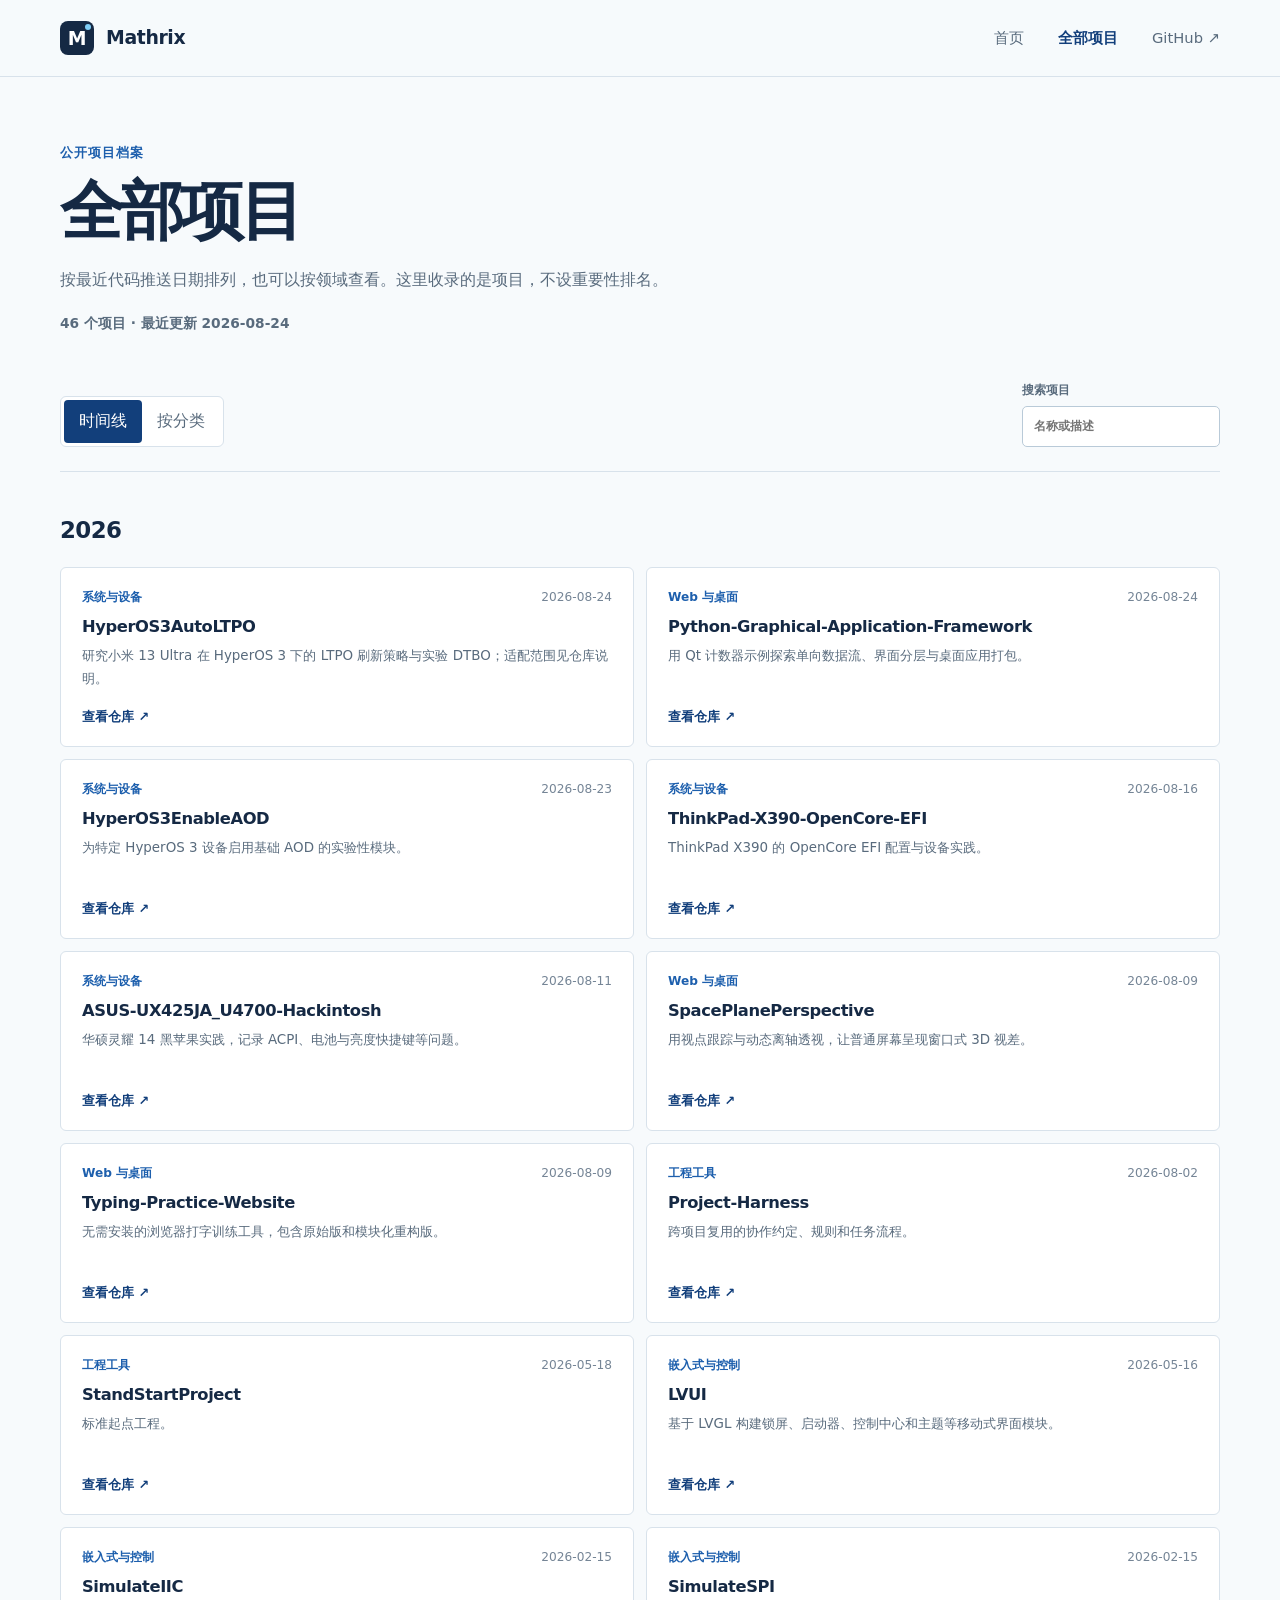
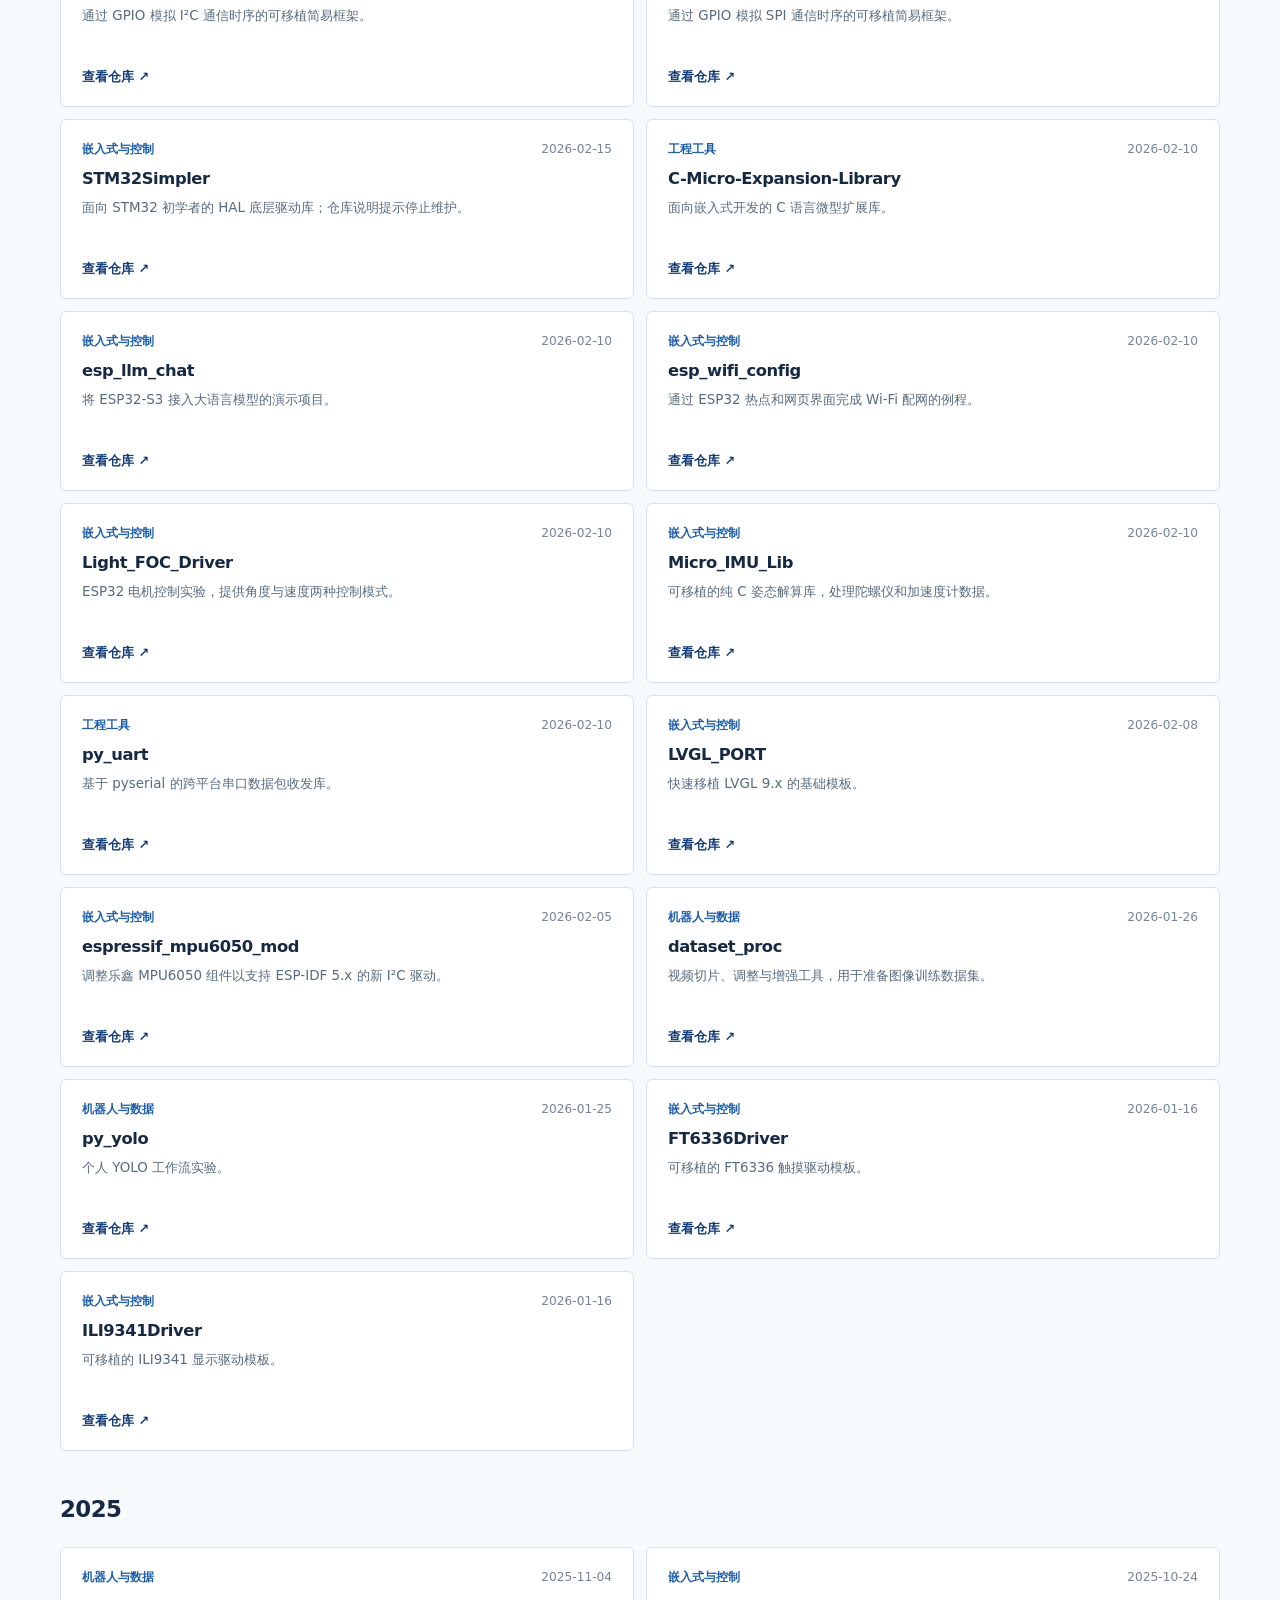
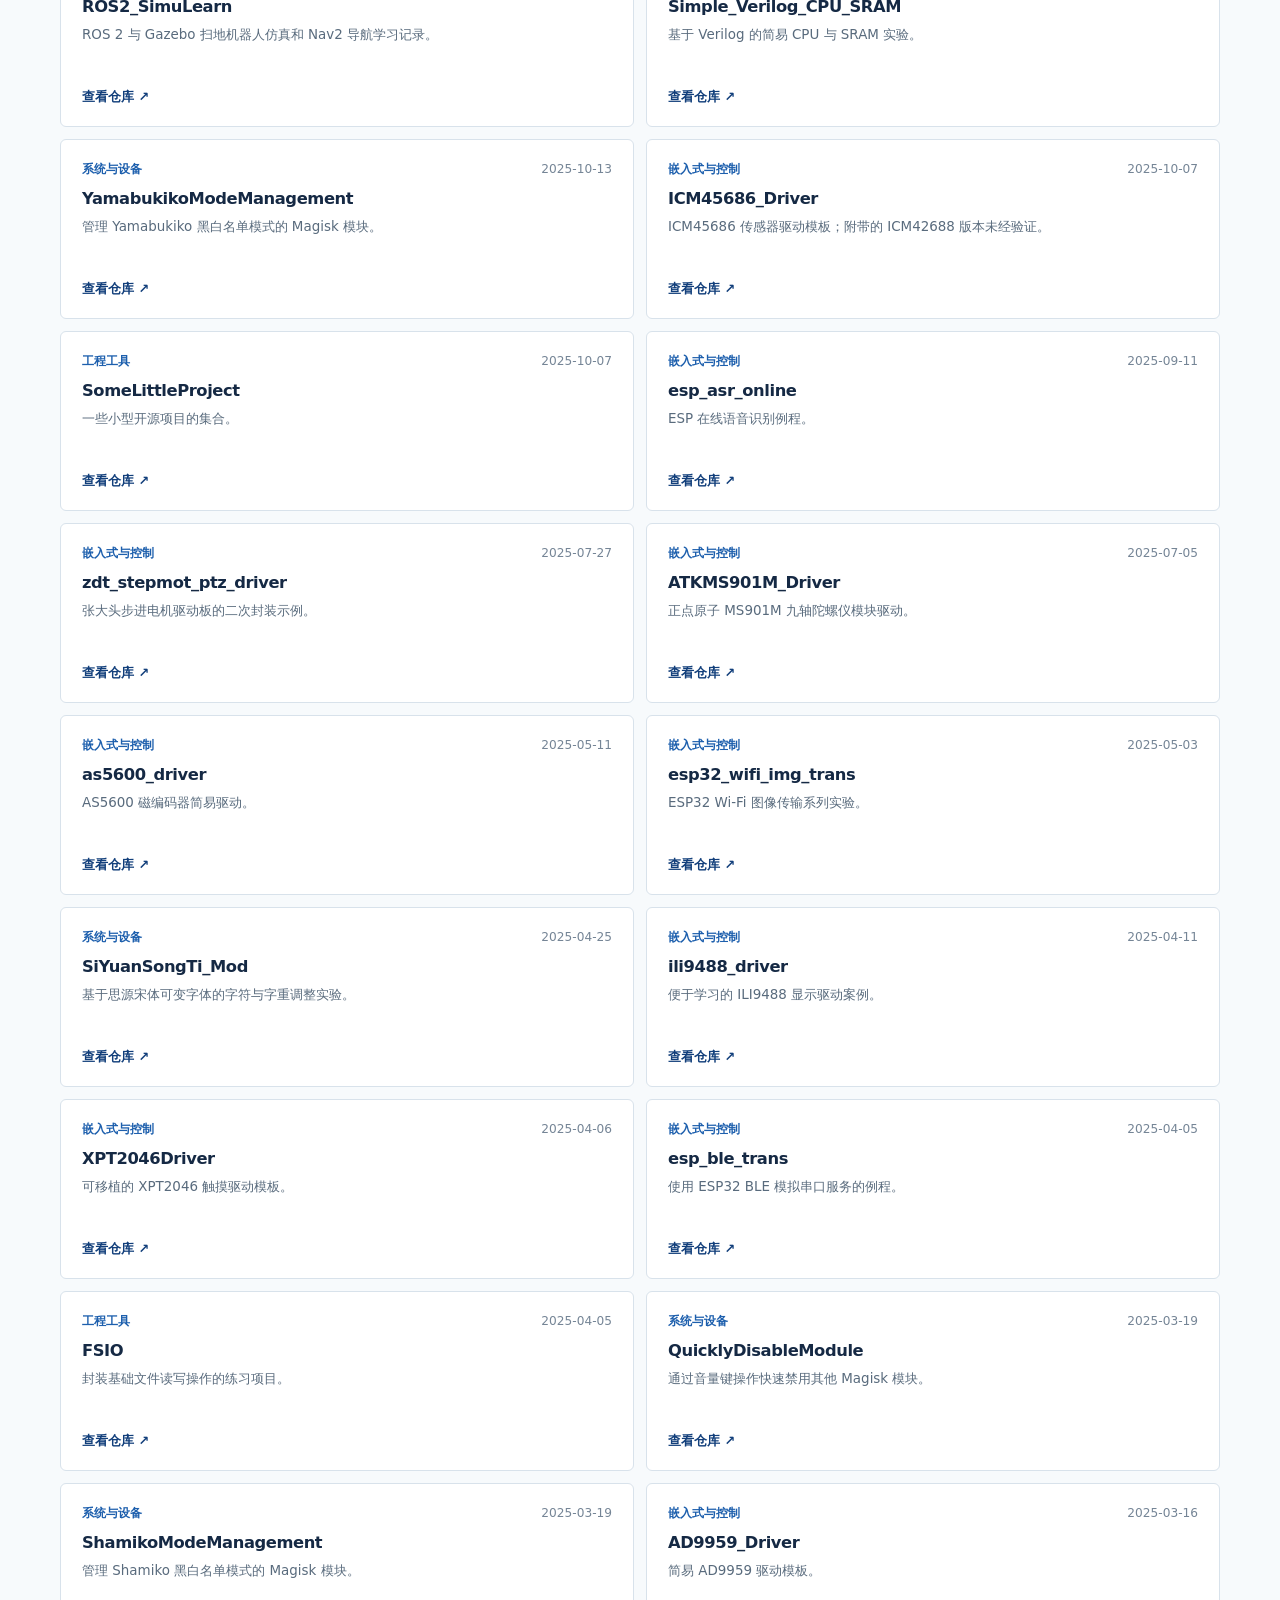
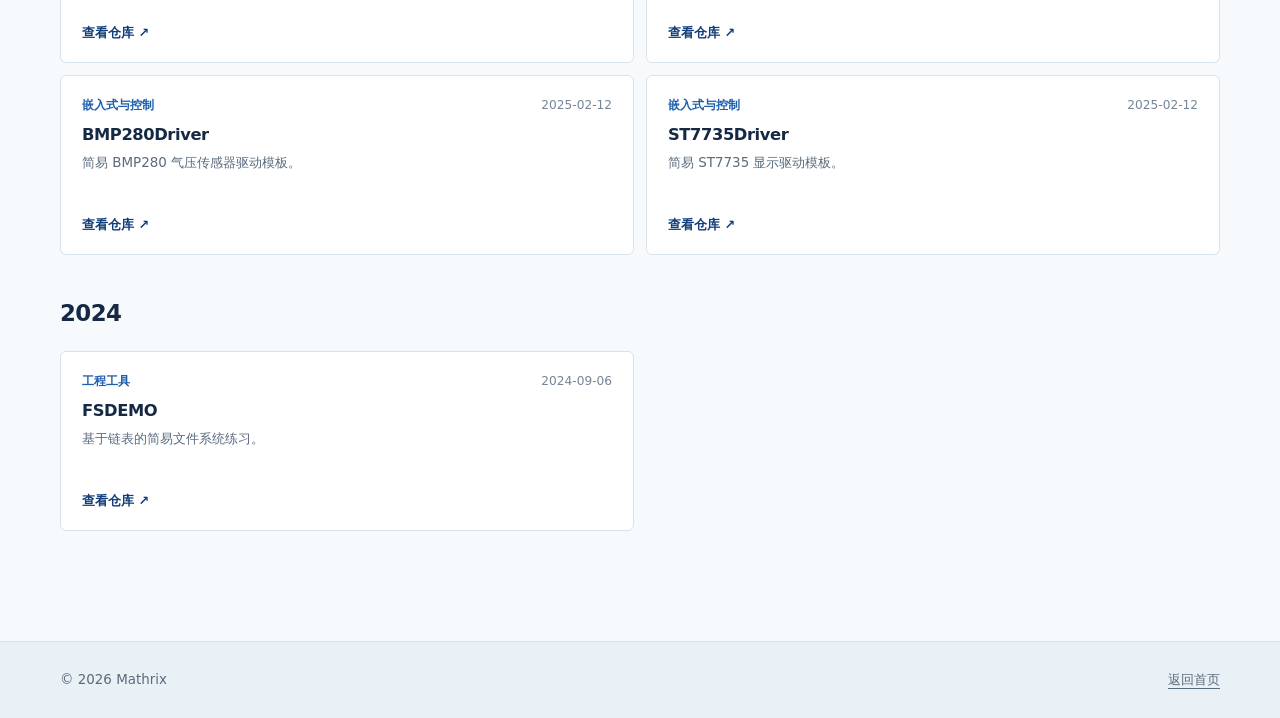
==== projects.html @ 099eb592 "feature(site): 建立项目博客初版 软件版本: 0.1.0  [feature] 1. site: 增加随机项目首页与分类时间线页面 2. content: 收录公开项目并整理展示说明 3" ====
<!doctype html>
<html lang="zh-CN">
<head>
  <meta charset="utf-8">
  <meta name="viewport" content="width=device-width,initial-scale=1">
  <meta name="description" content="按时间线或分类浏览 Mathrix 的全部公开项目。">
  <meta property="og:title" content="全部项目 — Mathrix">
  <title>全部项目 — Mathrix</title>
  <link rel="stylesheet" href="styles.css">
  <script defer src="data/projects.js"></script>
  <script defer src="site.js"></script>
</head>
<body data-page="projects">
  <a class="skip-link" href="#main">跳到正文</a>
  <header class="site-header"><div class="wrap nav-row"><a class="brand" href="index.html" aria-label="Mathrix 首页"><span class="brand-mark">M<span class="mark-point"></span></span><span>Mathrix</span></a><nav aria-label="主导航"><a href="index.html">首页</a><a class="active" href="projects.html" aria-current="page">全部项目</a><a href="https://github.com/Dreams-Possible" target="_blank" rel="noopener noreferrer">GitHub <span aria-hidden="true">↗</span></a></nav></div></header>
  <main id="main" class="wrap catalog-main">
    <div class="catalog-intro"><p class="kicker">公开项目档案</p><h1>全部项目</h1><p>按最近代码推送日期排列，也可以按领域查看。这里收录的是项目，不设重要性排名。</p><p class="catalog-meta"><span id="catalog-count">46</span> 个项目 · <span id="catalog-updated">最近更新 2026-08-24</span></p></div>
    <div class="catalog-tools"><div class="view-switch" role="group" aria-label="浏览方式"><button type="button" class="selected" data-view="timeline" aria-pressed="true">时间线</button><button type="button" data-view="category" aria-pressed="false">按分类</button></div><label class="search-label"><span>搜索项目</span><input id="project-search" type="search" placeholder="名称或描述" autocomplete="off"></label></div>
    <div id="project-list" class="project-list" aria-live="polite"></div>
  </main>
  <footer class="site-footer"><div class="wrap footer-row"><span>© <span id="year"></span> Mathrix</span><a href="index.html">返回首页</a></div></footer>
</body>
</html>
---- styles.css ----
:root{--ink:#152944;--muted:#596b7d;--blue:#1d5fad;--blue-deep:#123f7b;--line:#d8e2eb;--paper:#f7fafc;--white:#fff;--mist:#eaf3fa}
*{box-sizing:border-box}
html{scroll-behavior:smooth}
body{margin:0;background:var(--paper);color:var(--ink);font-family:"Noto Sans SC","Microsoft YaHei",system-ui,sans-serif;line-height:1.65}
button,input{font:inherit}
a{color:inherit}
a:focus-visible,button:focus-visible,input:focus-visible{outline:3px solid #ea8c3d;outline-offset:3px}
.skip-link{position:absolute;top:-60px;left:12px;background:var(--ink);color:#fff;padding:8px 14px;z-index:10}.skip-link:focus{top:8px}
.wrap{width:min(1160px,calc(100% - 48px));margin-inline:auto}
.site-header{background:rgba(247,250,252,.94);border-bottom:1px solid var(--line);position:relative;z-index:2}
.nav-row{height:76px;display:flex;align-items:center;justify-content:space-between;gap:24px}
.brand{display:inline-flex;align-items:center;gap:12px;text-decoration:none;font-size:1.18rem;font-weight:750;letter-spacing:-.02em;white-space:nowrap}
.brand-mark{display:grid;place-items:center;position:relative;width:34px;height:34px;background:var(--ink);color:white;border-radius:8px;font-weight:800;line-height:1}.mark-point{position:absolute;width:6px;height:6px;border-radius:50%;background:#7fcef7;right:3px;top:3px}
nav{display:flex;align-items:center;gap:34px}nav a{text-decoration:none;font-size:.92rem;color:var(--muted)}nav a:hover,nav a.active{color:var(--blue-deep)}nav a.active{font-weight:700}
.hero{min-height:570px;display:grid;grid-template-columns:1.18fr .82fr;align-items:center;gap:52px;padding-block:86px 96px}
.hero-copy{position:relative;z-index:1}.kicker{font-size:.82rem;font-weight:700;letter-spacing:.08em;color:var(--blue);margin:0 0 22px}
h1,h2,h3,p{overflow-wrap:anywhere}.hero h1{font-size:clamp(2.8rem,5.5vw,5.5rem);letter-spacing:-.075em;line-height:1.18;margin:0;font-weight:800}.hero h1 span{color:var(--blue)}
.hero-lede{font-size:1.08rem;color:var(--muted);max-width:590px;margin:30px 0 0;line-height:1.85}
.hero-actions{display:flex;align-items:center;gap:28px;margin-top:38px}.button{display:inline-flex;align-items:center;gap:30px;padding:13px 21px;text-decoration:none;border-radius:6px;font-weight:700;font-size:.94rem}.button-primary{background:var(--blue-deep);color:white}.button-primary:hover{background:var(--blue)}.text-link{font-weight:700;color:var(--blue-deep);text-underline-offset:5px}
.hero-graphic{height:355px;position:relative;border:1px solid #c5dbea;border-radius:14px;background:#e6f2f9;overflow:hidden;box-shadow:20px 20px 0 #d4e5f0}
.graphic-grid{position:absolute;inset:0;background-image:linear-gradient(to right,rgba(32,97,143,.11) 1px,transparent 1px),linear-gradient(to bottom,rgba(32,97,143,.11) 1px,transparent 1px);background-size:29px 29px}
.graphic-ring{position:absolute;border:1px solid #4689b5;border-radius:50%;transform:rotate(-24deg)}.ring-one{width:275px;height:275px;left:calc(50% - 137px);top:40px}.ring-two{width:194px;height:194px;left:calc(50% - 97px);top:80px;border-color:#8ebfdc;transform:rotate(30deg) scaleX(.56)}
.graphic-axis{position:absolute;background:#518bb5}.axis-x{height:1px;width:80%;left:10%;top:50%;transform:rotate(-28deg)}.axis-y{width:1px;height:83%;left:50%;top:9%;transform:rotate(-28deg)}.graphic-coordinate{position:absolute;bottom:22px;right:25px;font-size:.8rem;color:#467092;letter-spacing:.12em}.graphic-dot{position:absolute;top:calc(50% - 5px);left:calc(50% - 5px);height:10px;width:10px;background:var(--blue);border:2px solid white;border-radius:50%;box-shadow:0 0 0 8px rgba(29,95,173,.16)}
.feature-section{background:var(--white);border-block:1px solid var(--line);padding:77px 0 83px}.section-head{display:flex;justify-content:space-between;align-items:end;gap:28px;margin-bottom:30px}.section-head .kicker{margin-bottom:8px}.section-head h2,.about-strip h2{font-size:clamp(1.8rem,3vw,2.6rem);letter-spacing:-.04em;line-height:1.25;margin:0}.section-head p:not(.kicker){color:var(--muted);margin:12px 0 0}.shuffle-button{border:1px solid #9dbbd3;background:#fff;color:var(--blue-deep);border-radius:6px;padding:10px 17px;font-weight:700;cursor:pointer;white-space:nowrap}.shuffle-button:hover{background:var(--mist)}.shuffle-button span{font-size:1.3rem;vertical-align:-.08em;margin-left:6px}
.feature-grid{display:grid;grid-template-columns:repeat(2,minmax(0,1fr));gap:16px}.project-card,.project-row{border:1px solid var(--line);background:#fff}.project-card{padding:26px;min-height:227px;display:flex;flex-direction:column;border-radius:8px}.project-card:hover,.project-row:hover{border-color:#a8c4d9;background:#fbfdff}.project-top{display:flex;justify-content:space-between;gap:12px;align-items:start}.project-category{color:var(--blue);font-size:.76rem;font-weight:700}.project-date{font-size:.76rem;color:#758596;white-space:nowrap}.project-title{font-size:1.25rem;line-height:1.35;letter-spacing:-.025em;margin:14px 0 8px}.project-description{font-size:.9rem;color:var(--muted);line-height:1.75;margin:0 0 16px}.project-link{margin-top:auto;color:var(--blue-deep);font-size:.85rem;font-weight:700;text-decoration:none;align-self:start}.project-link:hover{text-decoration:underline;text-underline-offset:4px}.all-link{display:inline-block;margin-top:30px;color:var(--blue-deep);font-weight:700;text-underline-offset:5px}
.about-strip{display:grid;grid-template-columns:1fr 1fr;gap:80px;align-items:center;padding-block:80px}.about-strip .kicker{margin-bottom:8px}.about-strip>p{color:var(--muted);margin:0;max-width:540px}
.site-footer{background:#eaf1f6;border-top:1px solid var(--line);font-size:.84rem;color:var(--muted)}.footer-row{min-height:76px;display:flex;justify-content:space-between;align-items:center;gap:15px}.footer-row a{text-underline-offset:4px}
.catalog-main{padding-block:65px 110px}.catalog-intro{max-width:700px}.catalog-intro .kicker{margin-bottom:9px}.catalog-intro h1{font-size:clamp(2.6rem,5vw,4.5rem);letter-spacing:-.06em;line-height:1.2;margin:0}.catalog-intro>p:not(.kicker){color:var(--muted);margin:18px 0 0}.catalog-intro .catalog-meta{color:var(--blue);font-size:.86rem;font-weight:700;margin-top:20px}.catalog-tools{display:flex;justify-content:space-between;align-items:end;gap:24px;border-bottom:1px solid var(--line);padding:45px 0 24px}.view-switch{display:inline-flex;border:1px solid var(--line);border-radius:6px;padding:3px;background:#fff}.view-switch button{border:0;background:transparent;color:var(--muted);padding:8px 15px;border-radius:4px;cursor:pointer}.view-switch button.selected{background:var(--blue-deep);color:#fff}.search-label{display:flex;flex-direction:column;gap:6px;font-size:.78rem;font-weight:700;color:var(--muted)}.search-label input{width:min(270px,100%);border:1px solid #b9cad8;border-radius:5px;padding:9px 11px;background:#fff;color:var(--ink)}.catalog-group{padding-top:40px}.group-heading{font-size:1.43rem;margin:0 0 18px;letter-spacing:-.025em}.catalog-grid{display:grid;grid-template-columns:repeat(2,minmax(0,1fr));gap:12px}.project-row{padding:19px 21px;border-radius:6px;display:flex;flex-direction:column;min-height:180px}.project-row .project-title{font-size:1.02rem;margin:9px 0 5px}.project-row .project-description{font-size:.84rem;margin-bottom:10px}.project-row .project-link{font-size:.8rem}.empty-state{padding:50px 0;color:var(--muted)}
@media(max-width:760px){.wrap{width:min(100% - 32px,600px)}.nav-row{height:auto;min-height:68px;flex-wrap:wrap;padding-block:13px;gap:12px}.brand{font-size:1.04rem}nav{gap:17px}nav a{font-size:.8rem}.hero{grid-template-columns:1fr;gap:38px;min-height:0;padding-block:67px 74px}.hero h1{font-size:clamp(2.55rem,9.5vw,4rem)}.hero-lede{font-size:1rem}.hero-graphic{height:270px;box-shadow:12px 12px 0 #d4e5f0}.feature-section{padding-block:57px}.section-head{align-items:start}.feature-grid,.catalog-grid,.about-strip{grid-template-columns:1fr}.about-strip{gap:20px;padding-block:64px}.catalog-main{padding-block:55px 85px}}
@media(max-width:480px){.hero-actions{gap:17px;flex-wrap:wrap}.section-head{flex-wrap:wrap}.catalog-tools{align-items:stretch;flex-direction:column}.search-label input{width:100%}.footer-row{align-items:start;flex-direction:column;justify-content:center;padding-block:18px}.project-card{min-height:0}}
@media(prefers-reduced-motion:reduce){html{scroll-behavior:auto}}
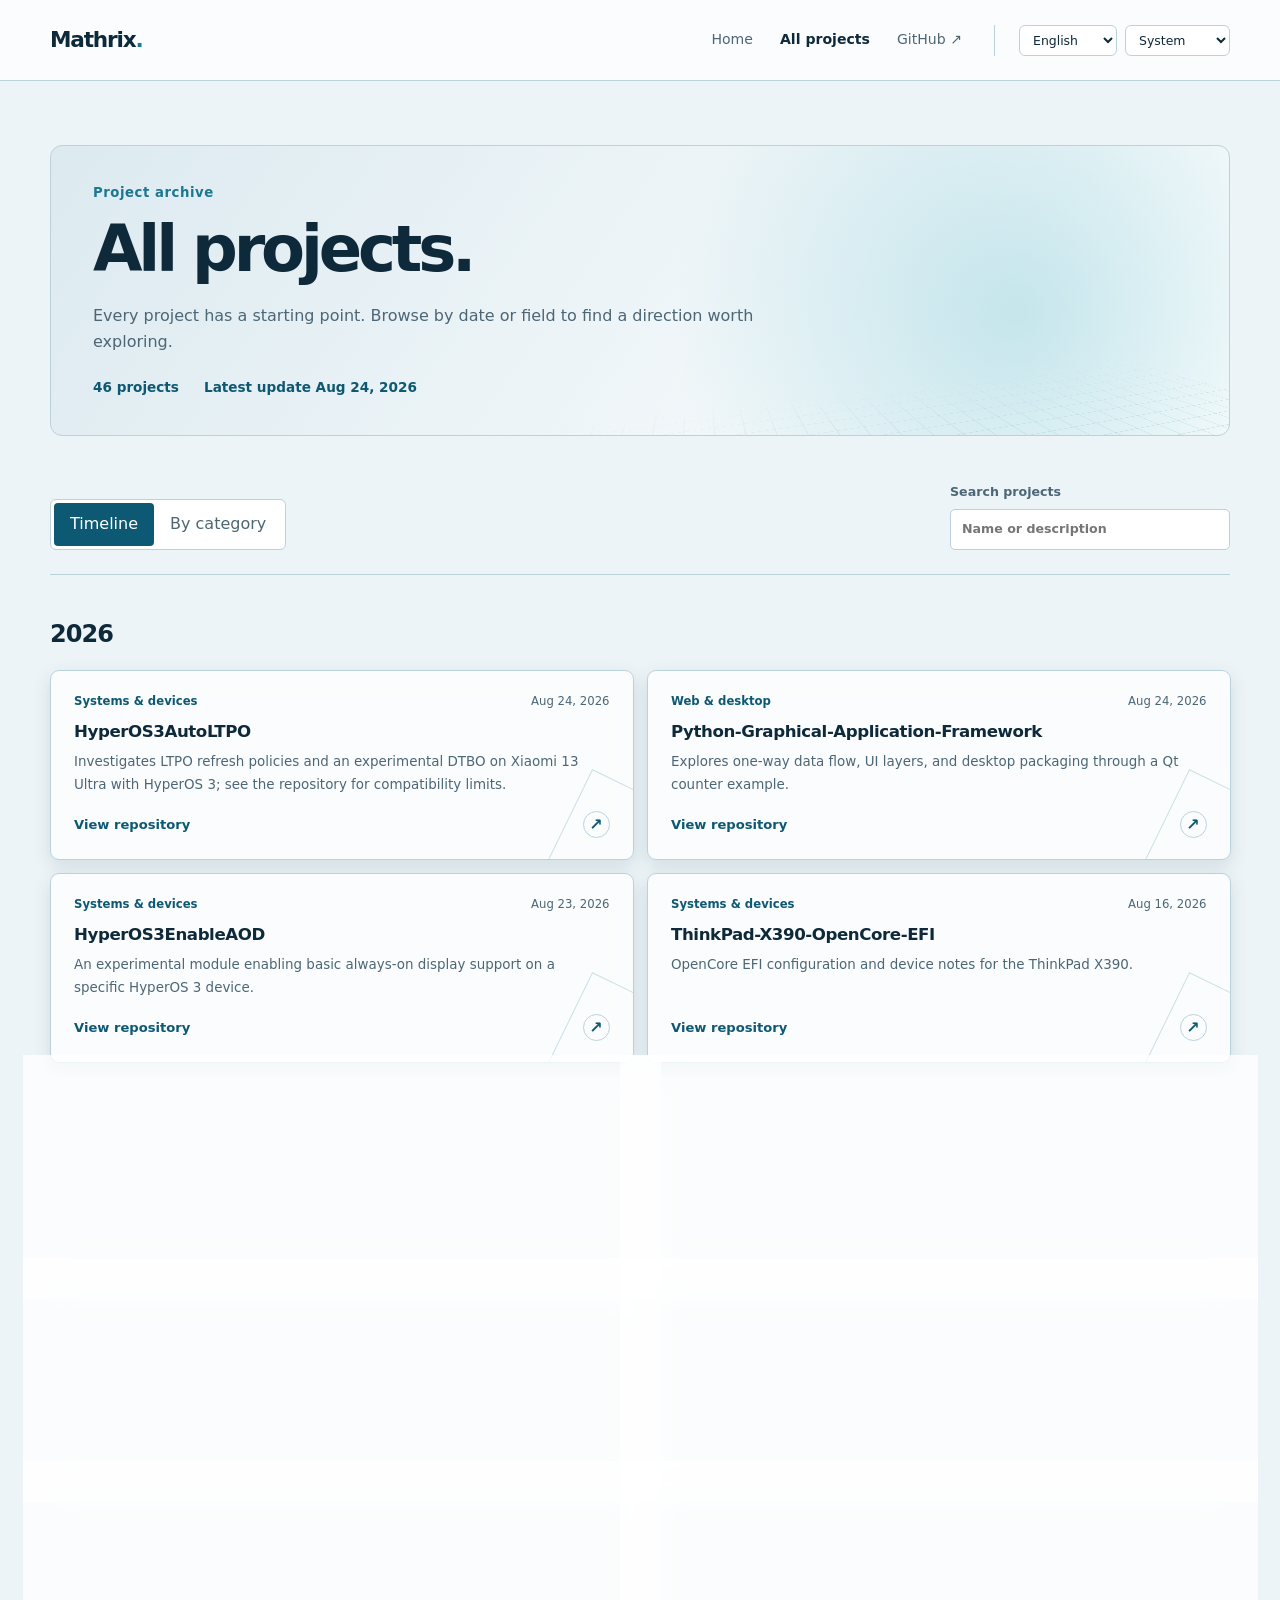
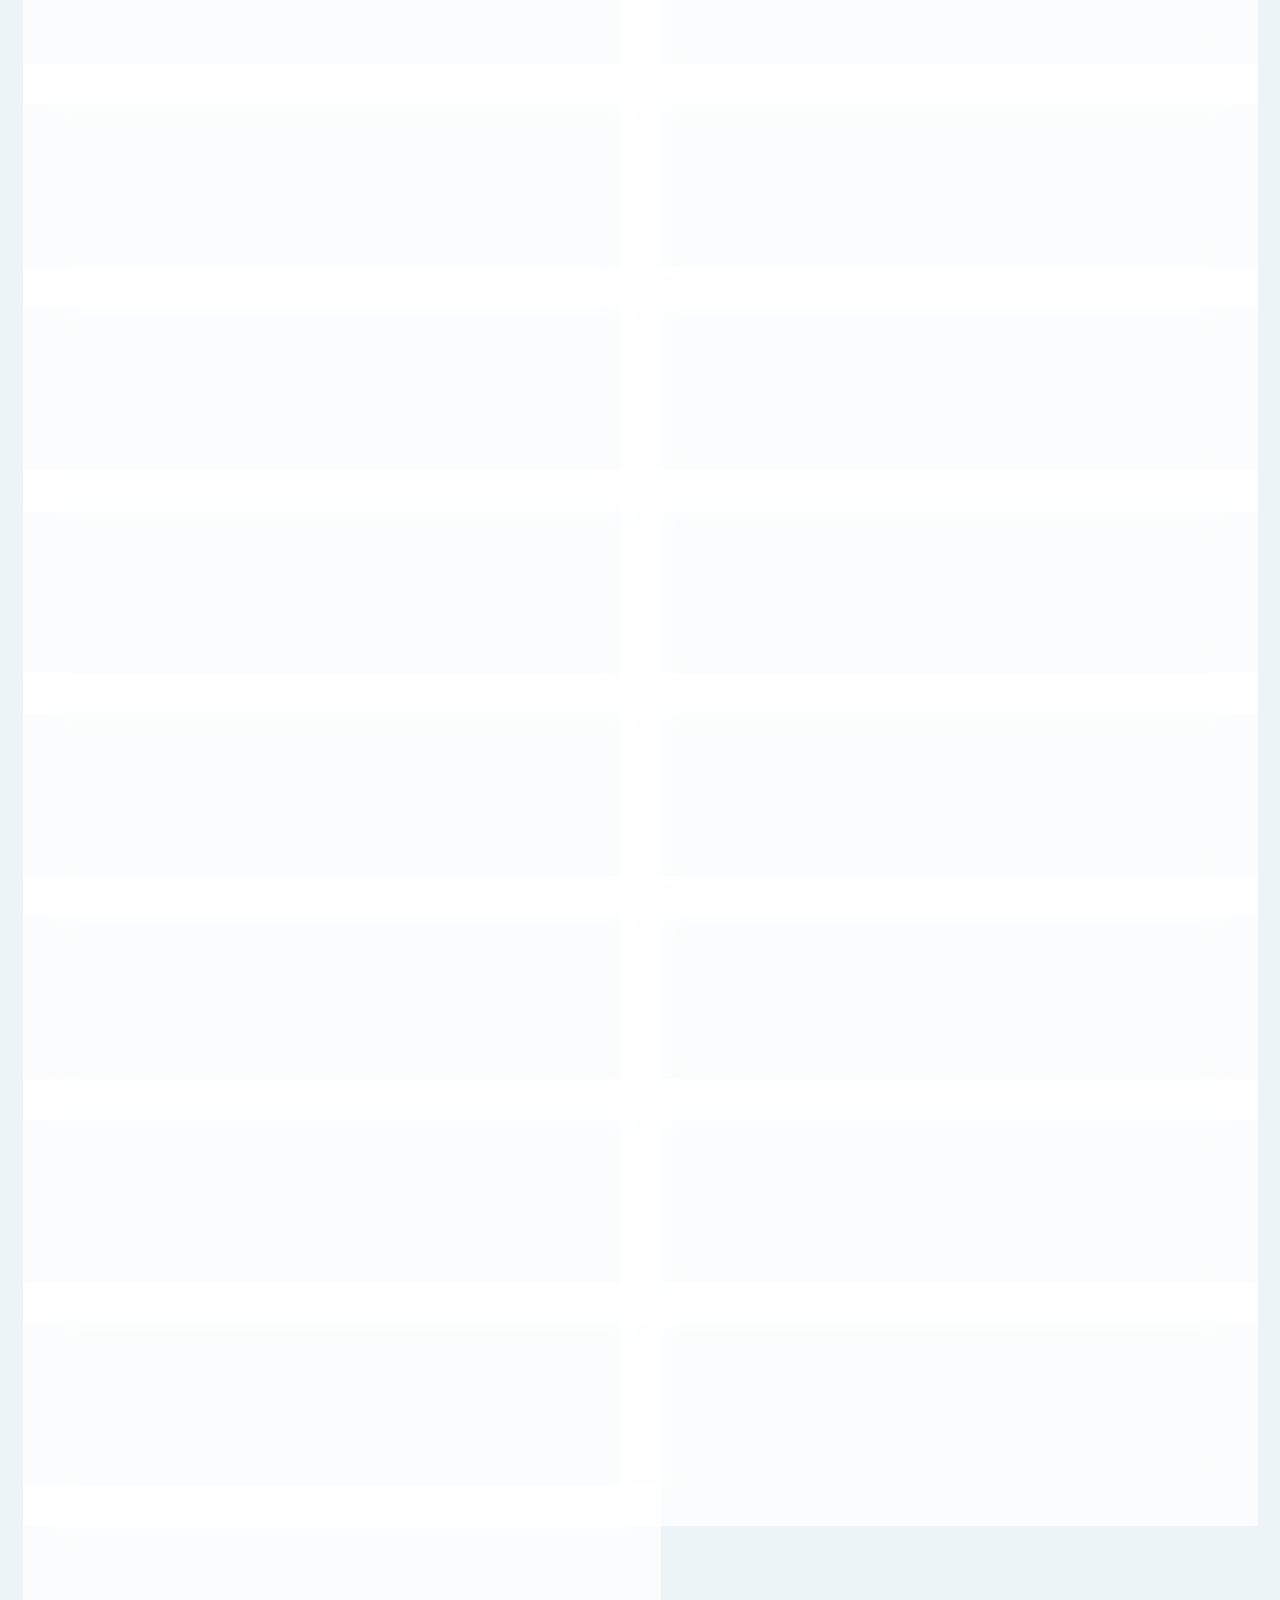
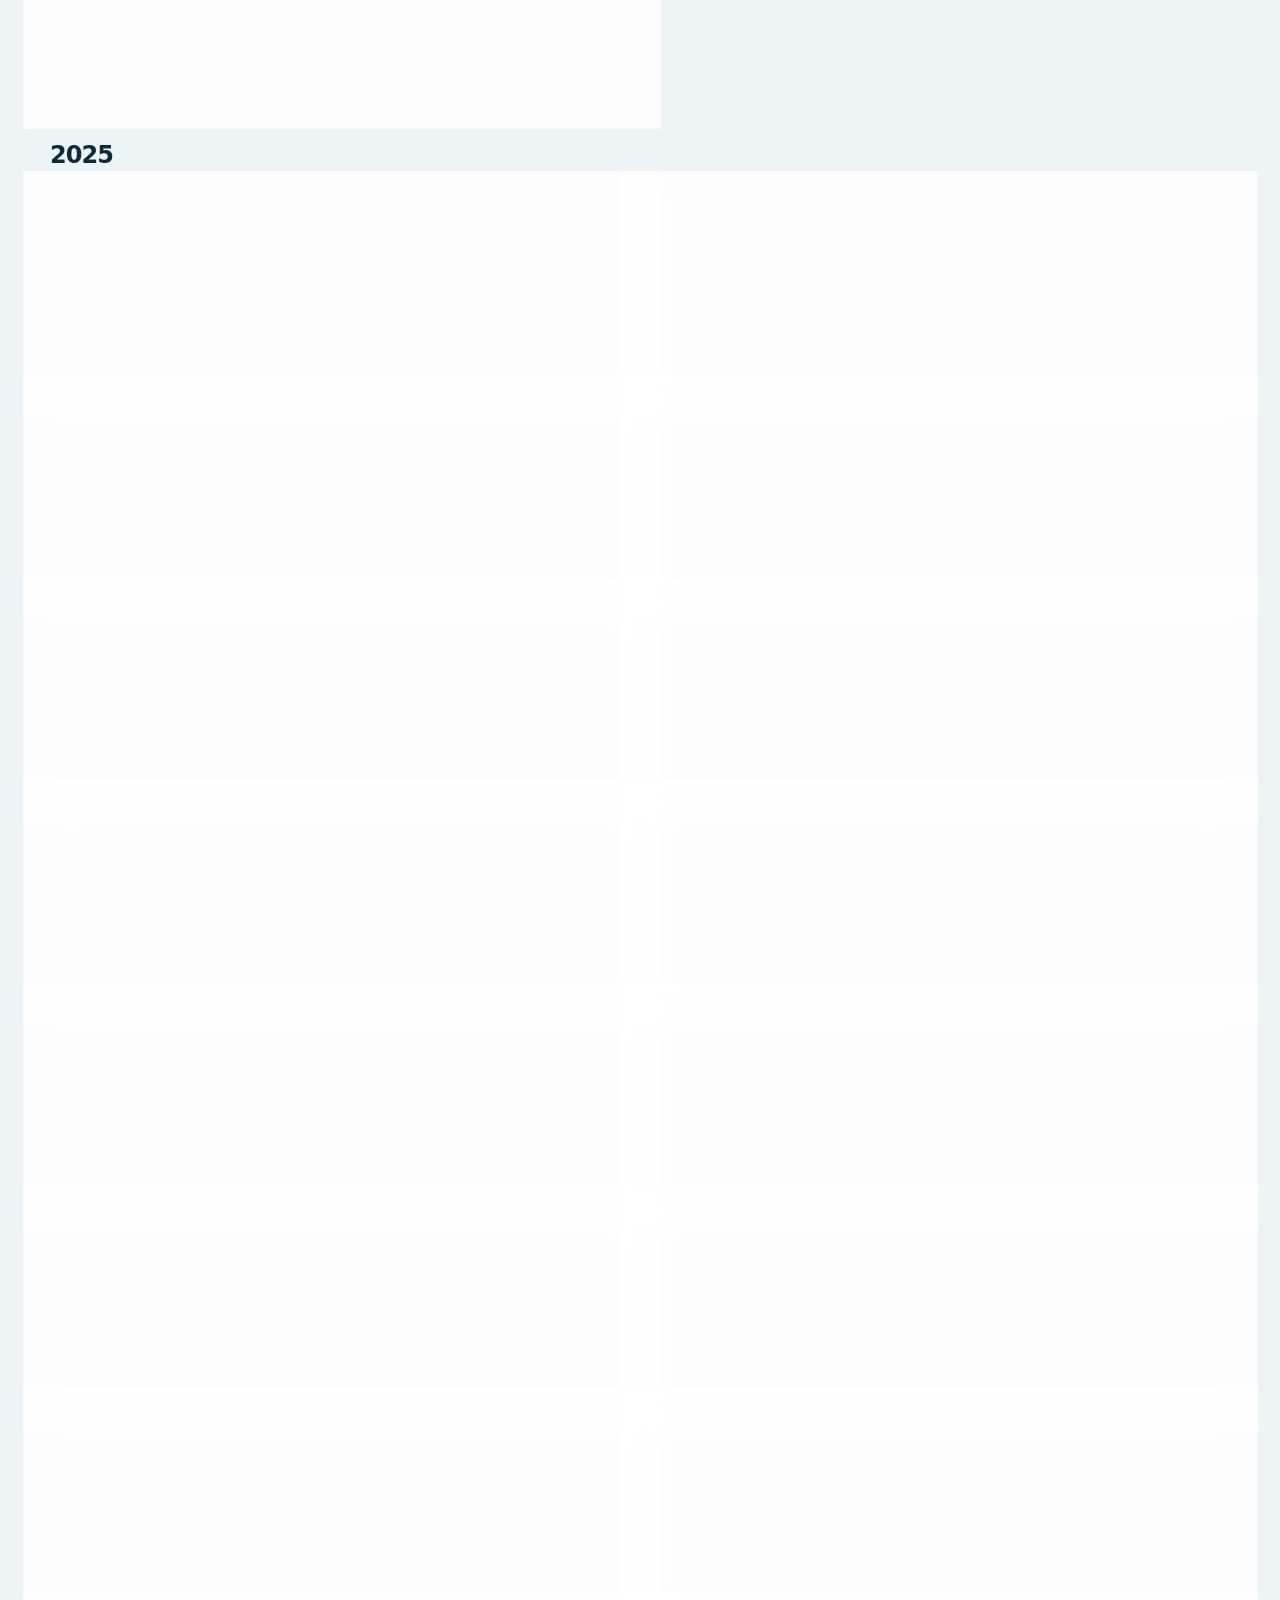
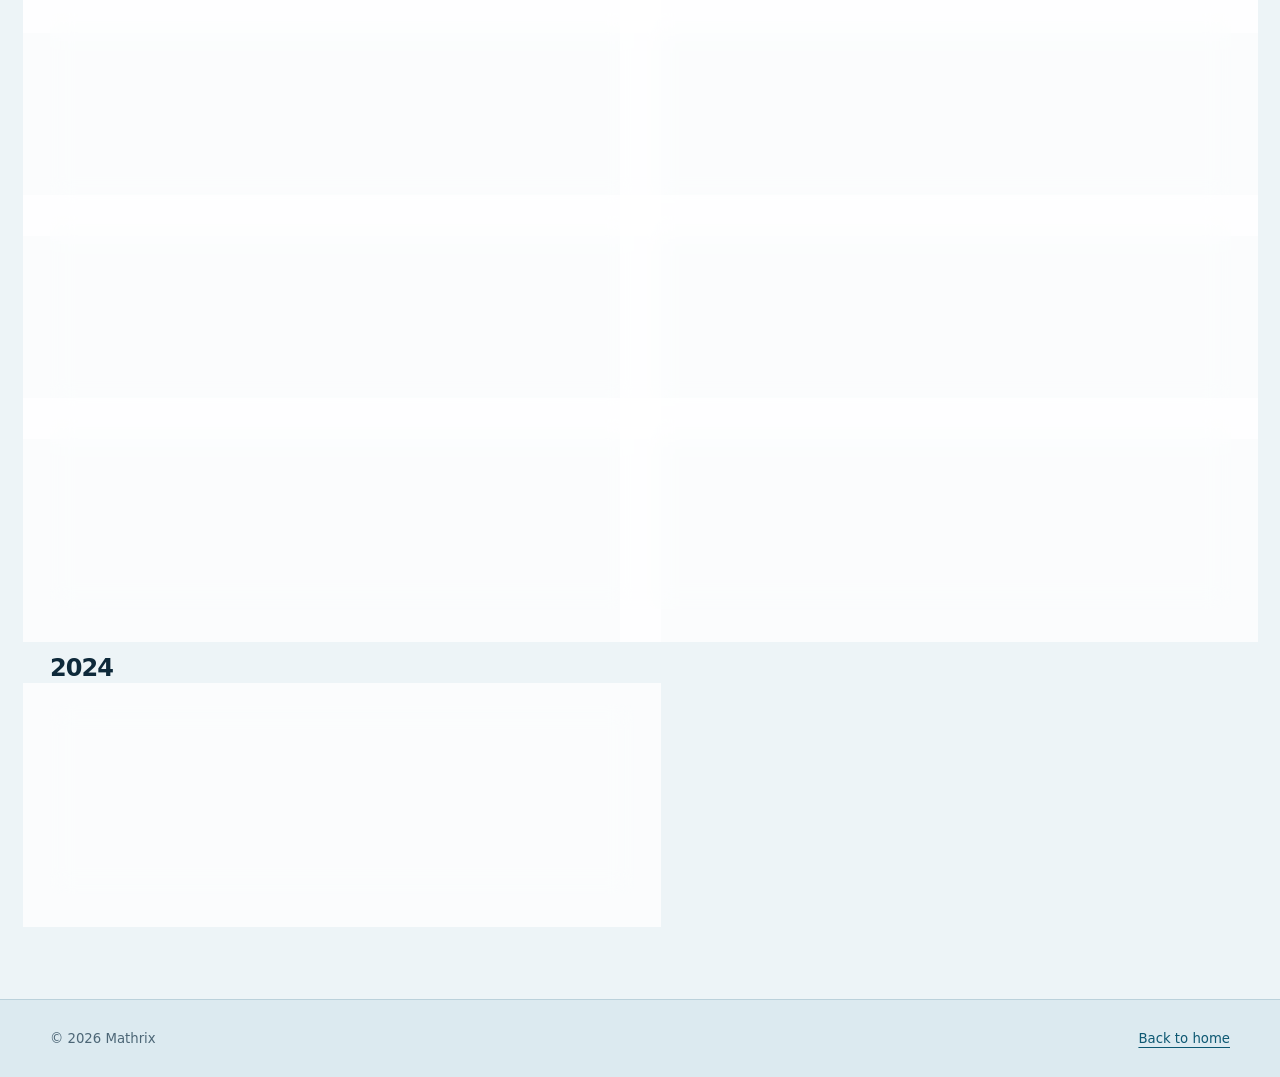
==== commit 302c2336: "feature(site): 重构双语空间主题首页 软件版本: 0.4.0  [feature] 1. site: 增加中英文和自动明暗主题切换 2. site: 增加六项目随机展示与空间动效 3. " ====
--- a/projects.html
+++ b/projects.html
@@ -2,22 +2,27 @@
 <html lang="zh-CN">
 <head>
   <meta charset="utf-8">
-  <meta name="viewport" content="width=device-width,initial-scale=1">
+  <meta name="viewport" content="width=device-width, initial-scale=1">
   <meta name="description" content="按时间线或分类浏览 Mathrix 的全部公开项目。">
   <meta property="og:title" content="全部项目 — Mathrix">
   <title>全部项目 — Mathrix</title>
+  <script src="theme-init.js"></script>
   <link rel="stylesheet" href="styles.css">
   <script defer src="data/projects.js"></script>
+  <script defer src="data/i18n.js"></script>
   <script defer src="site.js"></script>
 </head>
 <body data-page="projects">
-  <a class="skip-link" href="#main">跳到正文</a>
-  <header class="site-header"><div class="wrap nav-row"><a class="brand" href="index.html" aria-label="Mathrix 首页"><span class="brand-mark">M<span class="mark-point"></span></span><span>Mathrix</span></a><nav aria-label="主导航"><a href="index.html">首页</a><a class="active" href="projects.html" aria-current="page">全部项目</a><a href="https://github.com/Dreams-Possible" target="_blank" rel="noopener noreferrer">GitHub <span aria-hidden="true">↗</span></a></nav></div></header>
-  <main id="main" class="wrap catalog-main">
-    <div class="catalog-intro"><p class="kicker">公开项目档案</p><h1>全部项目</h1><p>按最近代码推送日期排列，也可以按领域查看。这里收录的是项目，不设重要性排名。</p><p class="catalog-meta"><span id="catalog-count">46</span> 个项目 · <span id="catalog-updated">最近更新 2026-08-24</span></p></div>
-    <div class="catalog-tools"><div class="view-switch" role="group" aria-label="浏览方式"><button type="button" class="selected" data-view="timeline" aria-pressed="true">时间线</button><button type="button" data-view="category" aria-pressed="false">按分类</button></div><label class="search-label"><span>搜索项目</span><input id="project-search" type="search" placeholder="名称或描述" autocomplete="off"></label></div>
-    <div id="project-list" class="project-list" aria-live="polite"></div>
+  <a class="skip-link" href="#main" data-i18n="skip">跳到正文</a>
+  <header class="site-header"><div class="shell header-inner"><a class="wordmark" href="index.html" aria-label="Mathrix 首页" data-i18n-aria="homeAria">Mathrix<span aria-hidden="true">.</span></a><nav class="main-nav" aria-label="主导航" data-i18n-aria="navLabel"><a href="index.html" data-i18n="navHome">首页</a><a href="projects.html" aria-current="page" data-i18n="navProjects">全部项目</a><a href="https://github.com/Dreams-Possible" target="_blank" rel="noopener noreferrer">GitHub ↗</a></nav><div class="preferences"><label class="sr-only" for="language-select" data-i18n="languageLabel">语言</label><select id="language-select" class="preference-select" aria-label="语言" data-i18n-aria="languageLabel"><option value="zh">中文</option><option value="en">English</option></select><label class="sr-only" for="theme-select" data-i18n="themeLabel">主题</label><select id="theme-select" class="preference-select theme-select" aria-label="主题" data-i18n-aria="themeLabel"><option value="auto" data-i18n="themeAuto">跟随系统</option><option value="light" data-i18n="themeLight">浅色</option><option value="dark" data-i18n="themeDark">深色</option></select></div></div></header>
+
+  <main id="main" class="shell catalog-main">
+    <div class="catalog-intro"><div class="catalog-haze" aria-hidden="true"></div><p class="section-index" data-i18n="catalogIndex">项目档案</p><h1 data-i18n="catalogTitle">全部项目。</h1><p data-i18n="catalogIntro">每个项目都有自己的起点。按时间或领域浏览，找到想深入了解的方向。</p><div class="catalog-summary"><span><strong id="catalog-count">46</strong> <span data-i18n="projectUnit">个项目</span></span><span id="catalog-updated"></span></div></div>
+    <div class="catalog-controls"><div class="view-switch" role="group" aria-label="浏览方式" data-i18n-aria="viewLabel"><button type="button" data-view="timeline" aria-pressed="true" data-i18n="timeline">时间线</button><button type="button" data-view="category" aria-pressed="false" data-i18n="categoryView">按分类</button></div><label class="search-field"><span data-i18n="searchLabel">搜索项目</span><input id="project-search" type="search" placeholder="名称或简介" data-i18n-placeholder="searchPlaceholder" autocomplete="off"></label></div>
+    <div id="project-list" class="project-list"></div><span id="catalog-status" class="sr-only" role="status" aria-live="polite"></span>
+    <noscript><p class="no-script">项目列表需要 JavaScript。你仍可在 <a href="https://github.com/Dreams-Possible?tab=repositories">GitHub 仓库列表</a>浏览全部项目。</p></noscript>
   </main>
-  <footer class="site-footer"><div class="wrap footer-row"><span>© <span id="year"></span> Mathrix</span><a href="index.html">返回首页</a></div></footer>
+
+  <footer class="site-footer"><div class="shell footer-inner"><span>© <span id="year"></span> Mathrix</span><a href="index.html" data-i18n="backHome">返回首页</a></div></footer>
 </body>
 </html>
--- a/styles.css
+++ b/styles.css
@@ -1,31 +1,250 @@
-:root{--ink:#152944;--muted:#596b7d;--blue:#1d5fad;--blue-deep:#123f7b;--line:#d8e2eb;--paper:#f7fafc;--white:#fff;--mist:#eaf3fa}
-*{box-sizing:border-box}
-html{scroll-behavior:smooth}
-body{margin:0;background:var(--paper);color:var(--ink);font-family:"Noto Sans SC","Microsoft YaHei",system-ui,sans-serif;line-height:1.65}
-button,input{font:inherit}
-a{color:inherit}
-a:focus-visible,button:focus-visible,input:focus-visible{outline:3px solid #ea8c3d;outline-offset:3px}
-.skip-link{position:absolute;top:-60px;left:12px;background:var(--ink);color:#fff;padding:8px 14px;z-index:10}.skip-link:focus{top:8px}
-.wrap{width:min(1160px,calc(100% - 48px));margin-inline:auto}
-.site-header{background:rgba(247,250,252,.94);border-bottom:1px solid var(--line);position:relative;z-index:2}
-.nav-row{height:76px;display:flex;align-items:center;justify-content:space-between;gap:24px}
-.brand{display:inline-flex;align-items:center;gap:12px;text-decoration:none;font-size:1.18rem;font-weight:750;letter-spacing:-.02em;white-space:nowrap}
-.brand-mark{display:grid;place-items:center;position:relative;width:34px;height:34px;background:var(--ink);color:white;border-radius:8px;font-weight:800;line-height:1}.mark-point{position:absolute;width:6px;height:6px;border-radius:50%;background:#7fcef7;right:3px;top:3px}
-nav{display:flex;align-items:center;gap:34px}nav a{text-decoration:none;font-size:.92rem;color:var(--muted)}nav a:hover,nav a.active{color:var(--blue-deep)}nav a.active{font-weight:700}
-.hero{min-height:570px;display:grid;grid-template-columns:1.18fr .82fr;align-items:center;gap:52px;padding-block:86px 96px}
-.hero-copy{position:relative;z-index:1}.kicker{font-size:.82rem;font-weight:700;letter-spacing:.08em;color:var(--blue);margin:0 0 22px}
-h1,h2,h3,p{overflow-wrap:anywhere}.hero h1{font-size:clamp(2.8rem,5.5vw,5.5rem);letter-spacing:-.075em;line-height:1.18;margin:0;font-weight:800}.hero h1 span{color:var(--blue)}
-.hero-lede{font-size:1.08rem;color:var(--muted);max-width:590px;margin:30px 0 0;line-height:1.85}
-.hero-actions{display:flex;align-items:center;gap:28px;margin-top:38px}.button{display:inline-flex;align-items:center;gap:30px;padding:13px 21px;text-decoration:none;border-radius:6px;font-weight:700;font-size:.94rem}.button-primary{background:var(--blue-deep);color:white}.button-primary:hover{background:var(--blue)}.text-link{font-weight:700;color:var(--blue-deep);text-underline-offset:5px}
-.hero-graphic{height:355px;position:relative;border:1px solid #c5dbea;border-radius:14px;background:#e6f2f9;overflow:hidden;box-shadow:20px 20px 0 #d4e5f0}
-.graphic-grid{position:absolute;inset:0;background-image:linear-gradient(to right,rgba(32,97,143,.11) 1px,transparent 1px),linear-gradient(to bottom,rgba(32,97,143,.11) 1px,transparent 1px);background-size:29px 29px}
-.graphic-ring{position:absolute;border:1px solid #4689b5;border-radius:50%;transform:rotate(-24deg)}.ring-one{width:275px;height:275px;left:calc(50% - 137px);top:40px}.ring-two{width:194px;height:194px;left:calc(50% - 97px);top:80px;border-color:#8ebfdc;transform:rotate(30deg) scaleX(.56)}
-.graphic-axis{position:absolute;background:#518bb5}.axis-x{height:1px;width:80%;left:10%;top:50%;transform:rotate(-28deg)}.axis-y{width:1px;height:83%;left:50%;top:9%;transform:rotate(-28deg)}.graphic-coordinate{position:absolute;bottom:22px;right:25px;font-size:.8rem;color:#467092;letter-spacing:.12em}.graphic-dot{position:absolute;top:calc(50% - 5px);left:calc(50% - 5px);height:10px;width:10px;background:var(--blue);border:2px solid white;border-radius:50%;box-shadow:0 0 0 8px rgba(29,95,173,.16)}
-.feature-section{background:var(--white);border-block:1px solid var(--line);padding:77px 0 83px}.section-head{display:flex;justify-content:space-between;align-items:end;gap:28px;margin-bottom:30px}.section-head .kicker{margin-bottom:8px}.section-head h2,.about-strip h2{font-size:clamp(1.8rem,3vw,2.6rem);letter-spacing:-.04em;line-height:1.25;margin:0}.section-head p:not(.kicker){color:var(--muted);margin:12px 0 0}.shuffle-button{border:1px solid #9dbbd3;background:#fff;color:var(--blue-deep);border-radius:6px;padding:10px 17px;font-weight:700;cursor:pointer;white-space:nowrap}.shuffle-button:hover{background:var(--mist)}.shuffle-button span{font-size:1.3rem;vertical-align:-.08em;margin-left:6px}
-.feature-grid{display:grid;grid-template-columns:repeat(2,minmax(0,1fr));gap:16px}.project-card,.project-row{border:1px solid var(--line);background:#fff}.project-card{padding:26px;min-height:227px;display:flex;flex-direction:column;border-radius:8px}.project-card:hover,.project-row:hover{border-color:#a8c4d9;background:#fbfdff}.project-top{display:flex;justify-content:space-between;gap:12px;align-items:start}.project-category{color:var(--blue);font-size:.76rem;font-weight:700}.project-date{font-size:.76rem;color:#758596;white-space:nowrap}.project-title{font-size:1.25rem;line-height:1.35;letter-spacing:-.025em;margin:14px 0 8px}.project-description{font-size:.9rem;color:var(--muted);line-height:1.75;margin:0 0 16px}.project-link{margin-top:auto;color:var(--blue-deep);font-size:.85rem;font-weight:700;text-decoration:none;align-self:start}.project-link:hover{text-decoration:underline;text-underline-offset:4px}.all-link{display:inline-block;margin-top:30px;color:var(--blue-deep);font-weight:700;text-underline-offset:5px}
-.about-strip{display:grid;grid-template-columns:1fr 1fr;gap:80px;align-items:center;padding-block:80px}.about-strip .kicker{margin-bottom:8px}.about-strip>p{color:var(--muted);margin:0;max-width:540px}
-.site-footer{background:#eaf1f6;border-top:1px solid var(--line);font-size:.84rem;color:var(--muted)}.footer-row{min-height:76px;display:flex;justify-content:space-between;align-items:center;gap:15px}.footer-row a{text-underline-offset:4px}
-.catalog-main{padding-block:65px 110px}.catalog-intro{max-width:700px}.catalog-intro .kicker{margin-bottom:9px}.catalog-intro h1{font-size:clamp(2.6rem,5vw,4.5rem);letter-spacing:-.06em;line-height:1.2;margin:0}.catalog-intro>p:not(.kicker){color:var(--muted);margin:18px 0 0}.catalog-intro .catalog-meta{color:var(--blue);font-size:.86rem;font-weight:700;margin-top:20px}.catalog-tools{display:flex;justify-content:space-between;align-items:end;gap:24px;border-bottom:1px solid var(--line);padding:45px 0 24px}.view-switch{display:inline-flex;border:1px solid var(--line);border-radius:6px;padding:3px;background:#fff}.view-switch button{border:0;background:transparent;color:var(--muted);padding:8px 15px;border-radius:4px;cursor:pointer}.view-switch button.selected{background:var(--blue-deep);color:#fff}.search-label{display:flex;flex-direction:column;gap:6px;font-size:.78rem;font-weight:700;color:var(--muted)}.search-label input{width:min(270px,100%);border:1px solid #b9cad8;border-radius:5px;padding:9px 11px;background:#fff;color:var(--ink)}.catalog-group{padding-top:40px}.group-heading{font-size:1.43rem;margin:0 0 18px;letter-spacing:-.025em}.catalog-grid{display:grid;grid-template-columns:repeat(2,minmax(0,1fr));gap:12px}.project-row{padding:19px 21px;border-radius:6px;display:flex;flex-direction:column;min-height:180px}.project-row .project-title{font-size:1.02rem;margin:9px 0 5px}.project-row .project-description{font-size:.84rem;margin-bottom:10px}.project-row .project-link{font-size:.8rem}.empty-state{padding:50px 0;color:var(--muted)}
-@media(max-width:760px){.wrap{width:min(100% - 32px,600px)}.nav-row{height:auto;min-height:68px;flex-wrap:wrap;padding-block:13px;gap:12px}.brand{font-size:1.04rem}nav{gap:17px}nav a{font-size:.8rem}.hero{grid-template-columns:1fr;gap:38px;min-height:0;padding-block:67px 74px}.hero h1{font-size:clamp(2.55rem,9.5vw,4rem)}.hero-lede{font-size:1rem}.hero-graphic{height:270px;box-shadow:12px 12px 0 #d4e5f0}.feature-section{padding-block:57px}.section-head{align-items:start}.feature-grid,.catalog-grid,.about-strip{grid-template-columns:1fr}.about-strip{gap:20px;padding-block:64px}.catalog-main{padding-block:55px 85px}}
-@media(max-width:480px){.hero-actions{gap:17px;flex-wrap:wrap}.section-head{flex-wrap:wrap}.catalog-tools{align-items:stretch;flex-direction:column}.search-label input{width:100%}.footer-row{align-items:start;flex-direction:column;justify-content:center;padding-block:18px}.project-card{min-height:0}}
-@media(prefers-reduced-motion:reduce){html{scroll-behavior:auto}}
+:root,
+:root[data-theme="light"] {
+  color-scheme: light;
+  --canvas: #edf4f7;
+  --canvas-raised: #dceaf0;
+  --surface: #ffffff;
+  --surface-glass: rgba(255, 255, 255, .74);
+  --text-primary: #0e293a;
+  --text-secondary: #4c6676;
+  --border-subtle: #bbd1db;
+  --border-active: #3b99ac;
+  --accent: #1c7890;
+  --accent-strong: #0d5872;
+  --accent-soft: #c8eef0;
+  --shadow: rgba(18, 72, 94, .13);
+  --glow: rgba(44, 166, 188, .25);
+  --hero-top: #e7f1f5;
+  --hero-bottom: #cfe5eb;
+  --scene-line: rgba(34, 117, 146, .44);
+  --scene-glass: rgba(233, 251, 251, .24);
+  --selection: #b7ebea;
+}
+:root[data-theme="dark"] {
+  color-scheme: dark;
+  --canvas: #091b29;
+  --canvas-raised: #112b3b;
+  --surface: #143246;
+  --surface-glass: rgba(26, 60, 76, .67);
+  --text-primary: #eff9fa;
+  --text-secondary: #a5c3cf;
+  --border-subtle: #36566a;
+  --border-active: #83d5df;
+  --accent: #8ce0e5;
+  --accent-strong: #b9f4ee;
+  --accent-soft: #245469;
+  --shadow: rgba(0, 8, 18, .36);
+  --glow: rgba(92, 223, 230, .25);
+  --hero-top: #102d43;
+  --hero-bottom: #071b2b;
+  --scene-line: rgba(126, 222, 228, .52);
+  --scene-glass: rgba(110, 224, 228, .07);
+  --selection: #24677a;
+}
+
+* { box-sizing: border-box; }
+html { scroll-behavior: smooth; }
+body {
+  margin: 0;
+  color: var(--text-primary);
+  background: var(--canvas);
+  font-family: "Segoe UI", "Noto Sans SC", "Microsoft YaHei", system-ui, sans-serif;
+  line-height: 1.65;
+}
+::selection { background: var(--selection); }
+a { color: inherit; }
+button, select, input { font: inherit; }
+:where(a, button, select, input):focus-visible { outline: 3px solid var(--accent); outline-offset: 4px; }
+.sr-only { position: absolute; width: 1px; height: 1px; padding: 0; margin: -1px; overflow: hidden; clip: rect(0, 0, 0, 0); white-space: nowrap; border: 0; }
+.skip-link { position: absolute; top: -60px; left: 16px; z-index: 20; padding: 10px 16px; color: var(--text-primary); background: var(--surface); }
+.skip-link:focus { top: 12px; }
+.shell { width: min(1180px, calc(100% - 48px)); margin-inline: auto; }
+
+/* Shared chrome */
+.site-header {
+  position: relative;
+  z-index: 10;
+  border-bottom: 1px solid var(--border-subtle);
+  background: var(--surface-glass);
+  -webkit-backdrop-filter: blur(18px);
+  backdrop-filter: blur(18px);
+}
+.header-inner { display: flex; align-items: center; gap: 32px; min-height: 80px; }
+.wordmark { flex: 0 0 auto; font-size: 1.35rem; font-weight: 780; letter-spacing: -.055em; line-height: 1; text-decoration: none; }
+.wordmark span { color: var(--accent); }
+.main-nav { display: flex; align-items: center; gap: 27px; margin-left: auto; }
+.main-nav a { color: var(--text-secondary); font-size: .88rem; text-decoration: none; white-space: nowrap; }
+.main-nav a:hover, .main-nav a[aria-current="page"] { color: var(--text-primary); }
+.main-nav a[aria-current="page"] { font-weight: 700; }
+.preferences { display: flex; align-items: center; gap: 8px; padding-left: 24px; border-left: 1px solid var(--border-subtle); }
+.preference-select { min-width: 73px; padding: 6px 21px 6px 9px; color: var(--text-primary); background: var(--surface); border: 1px solid var(--border-subtle); border-radius: 6px; font-size: .78rem; cursor: pointer; }
+.theme-select { min-width: 105px; }
+
+/* An abstract spatial field: depth and motion without a literal logo. */
+.hero {
+  --scroll-progress: 0;
+  --scroll-shift: 0px;
+  --scene-scale: 1;
+  position: relative;
+  isolation: isolate;
+  min-height: min(780px, calc(100svh - 80px));
+  overflow: clip;
+  background: radial-gradient(ellipse at 72% 45%, var(--glow), transparent 42%), linear-gradient(160deg, var(--hero-top), var(--hero-bottom));
+  border-bottom: 1px solid var(--border-subtle);
+}
+.hero::before { content: ""; position: absolute; inset: 0; z-index: -1; opacity: .25; background-image: radial-gradient(var(--scene-line) .55px, transparent .55px); background-size: 9px 9px; mask-image: linear-gradient(90deg, transparent 15%, black 70%); }
+.hero-environment { position: absolute; inset: 0; z-index: -1; overflow: hidden; pointer-events: none; }
+.nebula { position: absolute; width: 54vw; min-width: 460px; aspect-ratio: 1; border-radius: 50%; filter: blur(64px); opacity: .52; animation: nebula-drift 15s ease-in-out infinite alternate paused; }
+.nebula-one { top: -38%; right: -11%; background: radial-gradient(circle, var(--glow), transparent 64%); }
+.nebula-two { bottom: -77%; left: -15%; background: radial-gradient(circle, var(--accent-soft), transparent 63%); animation-duration: 18s; animation-direction: alternate-reverse; }
+.particle-field { position: absolute; inset: -15%; opacity: .65; background-image: radial-gradient(circle at 12% 19%, var(--scene-line) 1px, transparent 2px), radial-gradient(circle at 73% 32%, var(--scene-line) 1px, transparent 2px), radial-gradient(circle at 84% 76%, var(--scene-line) 1px, transparent 2px), radial-gradient(circle at 40% 66%, var(--scene-line) 1px, transparent 2px); background-size: 333px 241px, 421px 319px, 271px 389px, 493px 371px; animation: particle-drift 18s linear infinite paused; }
+.hero.motion-active .nebula, .hero.motion-active .particle-field { animation-play-state: running; }
+.hero-layout { position: relative; display: grid; grid-template-columns: 1fr 1fr; align-items: center; gap: 24px; min-height: inherit; padding-block: 88px 110px; }
+.hero-copy { position: relative; z-index: 2; max-width: 610px; transform: translate3d(0, var(--scroll-shift), 0); }
+.section-index { margin: 0 0 22px; color: var(--accent); font-size: .83rem; font-weight: 700; letter-spacing: .04em; }
+.hero h1 { margin: 0; font-size: clamp(3.15rem, 5.8vw, 5.9rem); font-weight: 780; letter-spacing: -.085em; line-height: 1.16; text-wrap: balance; }
+.hero h1 span:last-child { color: var(--accent-strong); }
+.hero-intro { max-width: 590px; margin: 29px 0 0; color: var(--text-secondary); font-size: 1.06rem; line-height: 1.9; }
+.hero-actions { display: flex; flex-wrap: wrap; align-items: center; gap: 28px; margin-top: 38px; }
+.primary-action { display: inline-flex; align-items: center; justify-content: space-between; gap: 38px; min-width: 198px; padding: 13px 19px; color: #f5ffff; background: #12637c; border: 1px solid #12637c; border-radius: 6px; box-shadow: 7px 7px 0 var(--glow); font-size: .93rem; font-weight: 700; text-decoration: none; transition: transform .25s ease, box-shadow .25s ease, background .25s ease; }
+:root[data-theme="dark"] .primary-action { color: #092a36; background: #9ae5e7; border-color: #9ae5e7; }
+.primary-action:hover { transform: translateY(-4px); box-shadow: 9px 11px 0 var(--glow); }
+.secondary-action { color: var(--accent-strong); font-size: .9rem; font-weight: 700; text-underline-offset: 5px; }
+.scroll-hint { position: absolute; bottom: 24px; left: 50%; z-index: 2; display: flex; align-items: center; gap: 13px; transform: translateX(-50%); color: var(--text-secondary); font-size: .75rem; }
+.scroll-hint span:last-child { font-size: 1.2rem; }
+
+.space-scene { position: relative; width: min(100%, 560px); height: 490px; justify-self: end; perspective: 900px; transform: translate3d(0, var(--scroll-shift), 0) scale(var(--scene-scale)); transform-origin: 50% 55%; }
+.space-scene::before { content: ""; position: absolute; inset: 8%; border-radius: 50%; background: radial-gradient(circle, var(--glow), transparent 58%); filter: blur(35px); }
+.scene-grid { position: absolute; left: -14%; right: -14%; bottom: -34%; height: 105%; background-image: linear-gradient(var(--scene-line) 1px, transparent 1px), linear-gradient(90deg, var(--scene-line) 1px, transparent 1px); background-size: 32px 32px; opacity: .62; transform: rotateX(68deg) rotateZ(-23deg); mask-image: linear-gradient(to top, black 12%, transparent 88%); }
+.scene-halo { position: absolute; inset: 11% 13%; border: 1px solid var(--scene-line); border-radius: 50%; transform: rotateY(65deg) rotateZ(-24deg); box-shadow: 0 0 30px var(--glow), inset 0 0 28px var(--glow); animation: halo-breathe 12s ease-in-out infinite paused; }
+.hero.motion-active .scene-halo { animation-play-state: running; }
+.scene-frame { position: absolute; top: 50%; left: 50%; width: 260px; height: 260px; margin: -130px 0 0 -130px; border: 1px solid var(--scene-line); border-radius: 19px; background: var(--scene-glass); box-shadow: 0 24px 45px var(--shadow), inset 0 0 40px var(--glow); -webkit-backdrop-filter: blur(5px); backdrop-filter: blur(5px); }
+.frame-far { transform: translate3d(76px, -71px, -170px) rotateY(-25deg) rotateZ(18deg); opacity: .43; }
+.frame-mid { transform: translate3d(34px, -29px, -70px) rotateY(-21deg) rotateZ(12deg); opacity: .7; }
+.frame-near { transform: translate3d(-17px, 23px, 30px) rotateY(-16deg) rotateZ(6deg); border-color: var(--border-active); background: linear-gradient(135deg, transparent, var(--scene-glass) 55%, var(--glow)); box-shadow: 17px 33px 49px var(--shadow), inset 0 0 43px var(--glow); }
+.frame-near::before { content: ""; position: absolute; inset: 20px; border: 1px solid var(--scene-line); border-radius: 8px; }
+.frame-near::after { content: ""; position: absolute; top: 50%; left: 50%; width: 9px; height: 9px; transform: translate(-50%, -50%); border-radius: 50%; background: var(--accent); box-shadow: 0 0 0 9px var(--glow), 0 0 30px var(--accent); }
+.scene-trace { position: absolute; top: 50%; left: 50%; width: 370px; height: 155px; margin: -77px 0 0 -185px; border: 1px solid var(--scene-line); border-radius: 50%; transform: rotate(-23deg); }
+.trace-two { transform: rotate(57deg) scale(.72); opacity: .65; }
+.scene-point { position: absolute; width: 7px; height: 7px; border: 1px solid var(--accent); border-radius: 50%; background: var(--surface); box-shadow: 0 0 0 7px var(--glow); }
+.point-one { left: 11%; top: 53%; }.point-two { right: 15%; top: 26%; }.point-three { right: 19%; bottom: 19%; }
+
+/* Discovery keeps movement close to the pointer, while copy remains stable. */
+.discovery { position: relative; padding: 94px 0 105px; background: var(--canvas); }
+.discovery::before { content: ""; position: absolute; top: 0; right: 0; width: 45%; height: 350px; background: radial-gradient(circle at 60% 20%, var(--glow), transparent 70%); opacity: .38; pointer-events: none; }
+.section-heading { position: relative; display: flex; align-items: end; justify-content: space-between; gap: 28px; margin-bottom: 34px; }
+.section-heading .section-index { margin-bottom: 9px; }
+.section-heading h2 { margin: 0; font-size: clamp(2rem, 3.4vw, 3rem); letter-spacing: -.055em; line-height: 1.22; }
+.section-heading p:last-child { margin: 13px 0 0; color: var(--text-secondary); }
+.shuffle-action { display: inline-flex; align-items: center; gap: 14px; padding: 11px 17px; color: var(--text-primary); background: var(--surface-glass); border: 1px solid var(--border-subtle); border-radius: 6px; font-size: .86rem; font-weight: 700; cursor: pointer; transition: border-color .18s ease, background .18s ease, transform .18s ease; }
+.shuffle-action:hover { border-color: var(--border-active); background: var(--surface); transform: translateY(-2px); }
+.shuffle-action span:last-child { font-size: 1.3rem; line-height: 1; }
+.feature-grid { display: grid; grid-template-columns: repeat(3, minmax(0, 1fr)); gap: 16px; perspective: 1300px; }
+.project-card { --tilt-x: 0deg; --tilt-y: 0deg; --pointer-x: 50%; --pointer-y: 50%; position: relative; display: flex; flex-direction: column; min-width: 0; min-height: 256px; padding: 24px; overflow: hidden; color: var(--text-primary); background: var(--surface-glass); border: 1px solid var(--border-subtle); border-radius: 9px; box-shadow: 0 12px 27px var(--shadow); text-decoration: none; -webkit-backdrop-filter: blur(12px); backdrop-filter: blur(12px); transform: perspective(900px) translateY(0) rotateX(0deg) rotateY(0deg); transition: transform .3s ease, border-color .25s ease, box-shadow .3s ease; }
+.project-card::before { content: ""; position: absolute; inset: 0; opacity: 0; background: radial-gradient(circle at var(--pointer-x) var(--pointer-y), var(--glow), transparent 43%); transition: opacity .28s ease; pointer-events: none; }
+.project-card::after { content: ""; position: absolute; right: -41px; bottom: -41px; width: 110px; height: 110px; border: 1px solid var(--scene-line); transform: rotate(26deg); opacity: .48; pointer-events: none; }
+.project-card:hover, .project-card:focus-visible { z-index: 2; border-color: var(--border-active); background: var(--surface); box-shadow: 0 28px 50px var(--shadow), 0 0 0 1px var(--glow); transform: perspective(900px) translateY(-9px) rotateX(var(--tilt-x)) rotateY(var(--tilt-y)); }
+.project-card:hover::before, .project-card:focus-visible::before { opacity: 1; }
+.project-card:active { transform: perspective(900px) translateY(-2px) scale(.99); }
+.project-meta { position: relative; z-index: 1; display: flex; justify-content: space-between; align-items: start; gap: 10px; color: var(--text-secondary); font-size: .73rem; }
+.project-category { color: var(--accent-strong); font-weight: 700; }
+.project-date { flex: 0 0 auto; white-space: nowrap; }
+.project-name { position: relative; z-index: 1; margin: 22px 0 9px; font-size: 1.12rem; letter-spacing: -.025em; line-height: 1.35; overflow-wrap: anywhere; }
+.project-description { position: relative; z-index: 1; color: var(--text-secondary); font-size: .87rem; line-height: 1.73; }
+.project-card-action { position: relative; z-index: 1; display: flex; justify-content: space-between; align-items: center; gap: 14px; margin-top: auto; padding-top: 20px; color: var(--accent-strong); font-size: .82rem; font-weight: 700; }
+.project-card-arrow { display: grid; place-items: center; width: 27px; height: 27px; border: 1px solid var(--border-subtle); border-radius: 50%; font-size: 1rem; transition: transform .25s ease, background .25s ease; }
+.project-card:hover .project-card-arrow, .project-card:focus-visible .project-card-arrow { transform: translate(2px, -2px); background: var(--accent-soft); }
+.archive-action { position: relative; display: flex; align-items: center; gap: 40px; min-height: 172px; margin-top: 31px; padding: 28px 36px; overflow: hidden; color: var(--text-primary); background: linear-gradient(112deg, var(--canvas-raised), var(--surface)); border: 1px solid var(--border-active); border-radius: 10px; box-shadow: 0 17px 36px var(--shadow); text-decoration: none; transition: transform .3s ease, box-shadow .3s ease; }
+.archive-action::before { content: ""; position: absolute; right: 7%; top: -120%; width: 38%; height: 350%; background: repeating-linear-gradient(90deg, transparent 0 23px, var(--scene-line) 24px 25px); opacity: .24; transform: rotate(28deg); pointer-events: none; }
+.archive-action:hover, .archive-action:focus-visible { transform: translateY(-5px); box-shadow: 0 27px 50px var(--shadow); }
+.archive-action-copy { position: relative; display: flex; flex-direction: column; gap: 4px; margin-right: auto; }
+.archive-action-copy small { color: var(--accent); font-size: .79rem; font-weight: 700; }
+.archive-action-copy strong { font-size: clamp(1.35rem, 2.3vw, 1.9rem); letter-spacing: -.04em; }
+.archive-action-copy > span { color: var(--text-secondary); font-size: .9rem; }
+.archive-action-count { position: relative; display: flex; align-items: baseline; gap: 8px; white-space: nowrap; }
+.archive-action-count > span { font-size: clamp(2.5rem, 4vw, 4rem); font-weight: 760; letter-spacing: -.08em; line-height: 1; }
+.archive-action-count small { color: var(--text-secondary); font-size: .8rem; }
+.archive-arrow { position: relative; display: grid; place-items: center; flex: 0 0 auto; width: 46px; height: 46px; color: var(--surface); background: var(--accent-strong); border-radius: 50%; font-size: 1.35rem; transition: transform .25s ease; }
+.archive-action:hover .archive-arrow { transform: translate(3px, -3px); }
+
+/* Archive page */
+.catalog-main { padding-block: 64px 105px; }
+.catalog-intro { position: relative; min-height: 284px; padding: 36px 42px; overflow: hidden; background: linear-gradient(125deg, var(--canvas-raised), var(--surface)); border: 1px solid var(--border-subtle); border-radius: 12px; }
+.catalog-intro::after { content: ""; position: absolute; right: -10%; bottom: -88%; width: 72%; height: 175%; background-image: linear-gradient(var(--scene-line) 1px, transparent 1px), linear-gradient(90deg, var(--scene-line) 1px, transparent 1px); background-size: 29px 29px; opacity: .6; transform: perspective(490px) rotateX(67deg) rotateZ(-23deg); mask-image: linear-gradient(to top, black, transparent 88%); pointer-events: none; }
+.catalog-haze { position: absolute; inset: 0; background: radial-gradient(circle at 82% 58%, var(--glow), transparent 35%); pointer-events: none; }
+.catalog-intro > :not(.catalog-haze) { position: relative; z-index: 1; }
+.catalog-intro .section-index { margin-bottom: 7px; }
+.catalog-intro h1 { margin: 0; font-size: clamp(2.7rem, 5vw, 4.7rem); line-height: 1.2; letter-spacing: -.065em; }
+.catalog-intro > p:not(.section-index) { max-width: 690px; margin: 15px 0 0; color: var(--text-secondary); }
+.catalog-summary { display: flex; flex-wrap: wrap; gap: 25px; margin-top: 21px; color: var(--accent-strong); font-size: .85rem; font-weight: 650; }
+.catalog-controls { display: flex; justify-content: space-between; align-items: end; gap: 24px; margin-top: 46px; padding-bottom: 24px; border-bottom: 1px solid var(--border-subtle); }
+.view-switch { display: inline-flex; padding: 3px; background: var(--surface); border: 1px solid var(--border-subtle); border-radius: 6px; }
+.view-switch button { padding: 8px 16px; color: var(--text-secondary); background: transparent; border: 0; border-radius: 4px; cursor: pointer; }
+.view-switch button[aria-pressed="true"] { color: var(--surface); background: var(--accent-strong); }
+.search-field { display: flex; flex-direction: column; gap: 6px; color: var(--text-secondary); font-size: .79rem; font-weight: 700; }
+.search-field input { width: 280px; padding: 9px 11px; color: var(--text-primary); background: var(--surface); border: 1px solid var(--border-subtle); border-radius: 5px; }
+.catalog-group { padding-top: 40px; }
+.group-heading { margin: 0 0 16px; font-size: 1.5rem; letter-spacing: -.04em; }
+.catalog-grid { display: grid; grid-template-columns: repeat(2, minmax(0, 1fr)); gap: 13px; }
+.project-card-compact { min-height: 190px; padding: 21px 23px; box-shadow: 0 6px 18px var(--shadow); }
+.project-card-compact .project-name { margin: 10px 0 6px; font-size: 1.04rem; }
+.project-card-compact .project-description { font-size: .84rem; }
+.project-card-compact .project-card-action { padding-top: 10px; }
+.empty-state { padding: 42px 0; color: var(--text-secondary); }
+.no-script { padding: 24px; color: var(--text-secondary); background: var(--surface); border: 1px solid var(--border-subtle); border-radius: 8px; }
+.site-footer { border-top: 1px solid var(--border-subtle); background: var(--canvas-raised); color: var(--text-secondary); font-size: .83rem; }
+.footer-inner { display: flex; justify-content: space-between; align-items: center; gap: 16px; min-height: 77px; }
+.footer-inner a { color: var(--accent-strong); text-underline-offset: 4px; }
+
+@keyframes nebula-drift { from { transform: translate3d(-3%, 0, 0) scale(.96); } to { transform: translate3d(5%, -4%, 0) scale(1.08); } }
+@keyframes particle-drift { from { transform: translate3d(0, 0, 0); } to { transform: translate3d(-24px, 18px, 0); } }
+@keyframes halo-breathe { 0%, 100% { opacity: .52; transform: rotateY(65deg) rotateZ(-24deg) scale(.98); } 50% { opacity: .83; transform: rotateY(65deg) rotateZ(-24deg) scale(1.04); } }
+
+@media (max-width: 1050px) {
+  .header-inner { gap: 18px; }
+  .main-nav { gap: 17px; }
+  .preferences { padding-left: 15px; }
+  .hero-layout { gap: 0; }
+  .feature-grid { grid-template-columns: repeat(2, minmax(0, 1fr)); }
+}
+@media (max-width: 760px) {
+  .shell { width: min(100% - 32px, 620px); }
+  .header-inner { flex-wrap: wrap; min-height: 0; padding-block: 16px; gap: 13px 16px; }
+  .wordmark { font-size: 1.25rem; }
+  .main-nav { order: 3; width: 100%; margin-left: 0; padding-top: 10px; border-top: 1px solid var(--border-subtle); }
+  .main-nav a { font-size: .82rem; }
+  .preferences { margin-left: auto; padding-left: 0; border-left: 0; }
+  .preference-select { min-width: 68px; font-size: .73rem; }
+  .theme-select { min-width: 91px; }
+  .hero { min-height: 0; }
+  .hero-layout { grid-template-columns: 1fr; gap: 13px; padding-block: 72px 84px; }
+  .hero-copy { transform: none; }
+  .hero h1 { font-size: clamp(2.85rem, 10vw, 4.6rem); }
+  .hero-intro { font-size: 1rem; }
+  .space-scene { justify-self: center; width: min(100%, 470px); height: 350px; transform: scale(.82); margin-block: -20px -38px; }
+  .scroll-hint { bottom: 16px; }
+  .discovery { padding-block: 69px 80px; }
+  .feature-grid, .catalog-grid { grid-template-columns: 1fr; }
+  .project-card { min-height: 215px; }
+  .archive-action { gap: 20px; padding: 26px; }
+  .catalog-main { padding-block: 44px 80px; }
+  .catalog-intro { min-height: 0; padding: 31px 29px; }
+}
+@media (max-width: 480px) {
+  .main-nav { justify-content: space-between; gap: 10px; }
+  .hero-layout { padding-top: 64px; }
+  .hero-actions { gap: 18px; }
+  .space-scene { width: 390px; max-width: 100%; transform: scale(.72); margin: -38px 0 -64px; }
+  .section-heading { align-items: start; flex-direction: column; }
+  .archive-action { align-items: start; flex-wrap: wrap; min-height: 0; }
+  .archive-action-copy { width: 100%; }
+  .archive-action-count { margin-right: auto; }
+  .catalog-controls { align-items: stretch; flex-direction: column; }
+  .search-field input { width: 100%; }
+  .footer-inner { align-items: start; flex-direction: column; justify-content: center; padding-block: 18px; }
+}
+@media (prefers-reduced-motion: reduce) {
+  html { scroll-behavior: auto; }
+  *, *::before, *::after { animation-duration: .01ms !important; animation-iteration-count: 1 !important; transition-duration: .01ms !important; }
+  .hero-copy, .space-scene, .project-card, .archive-action { transform: none !important; }
+}
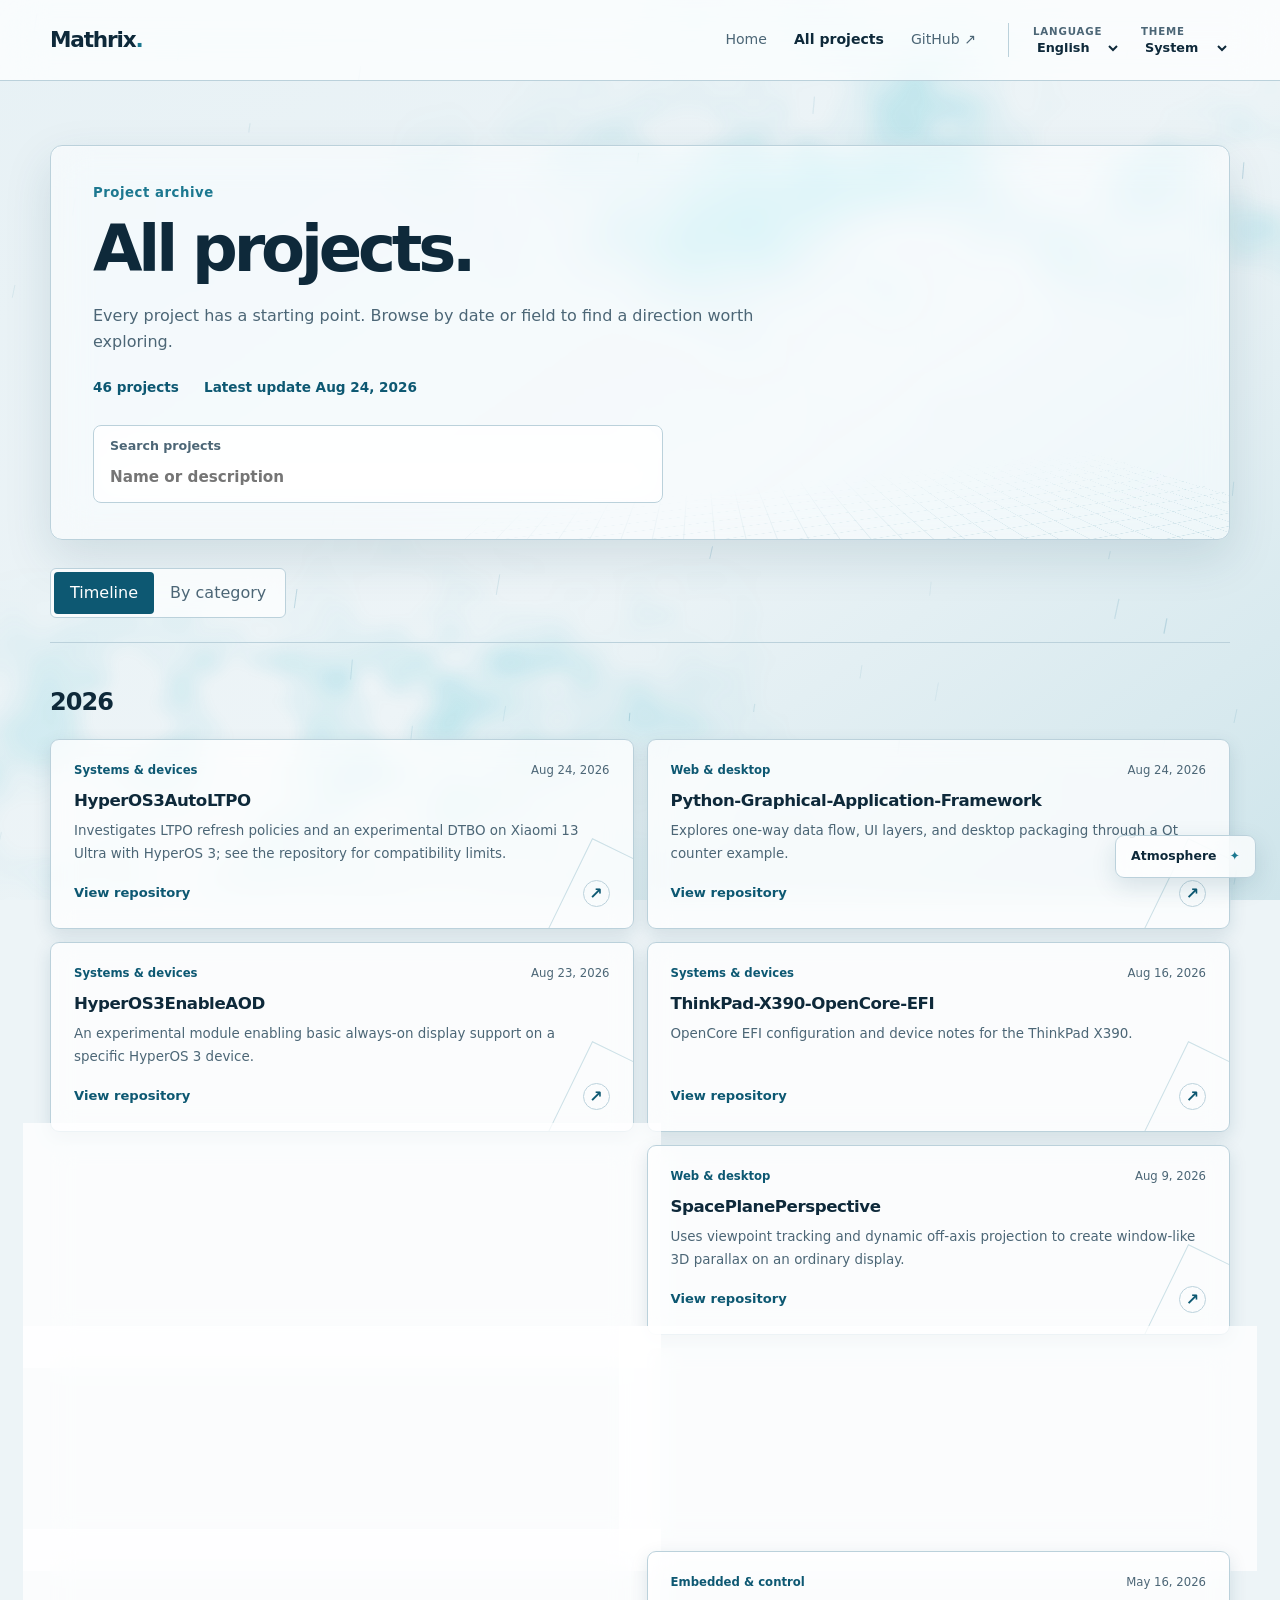
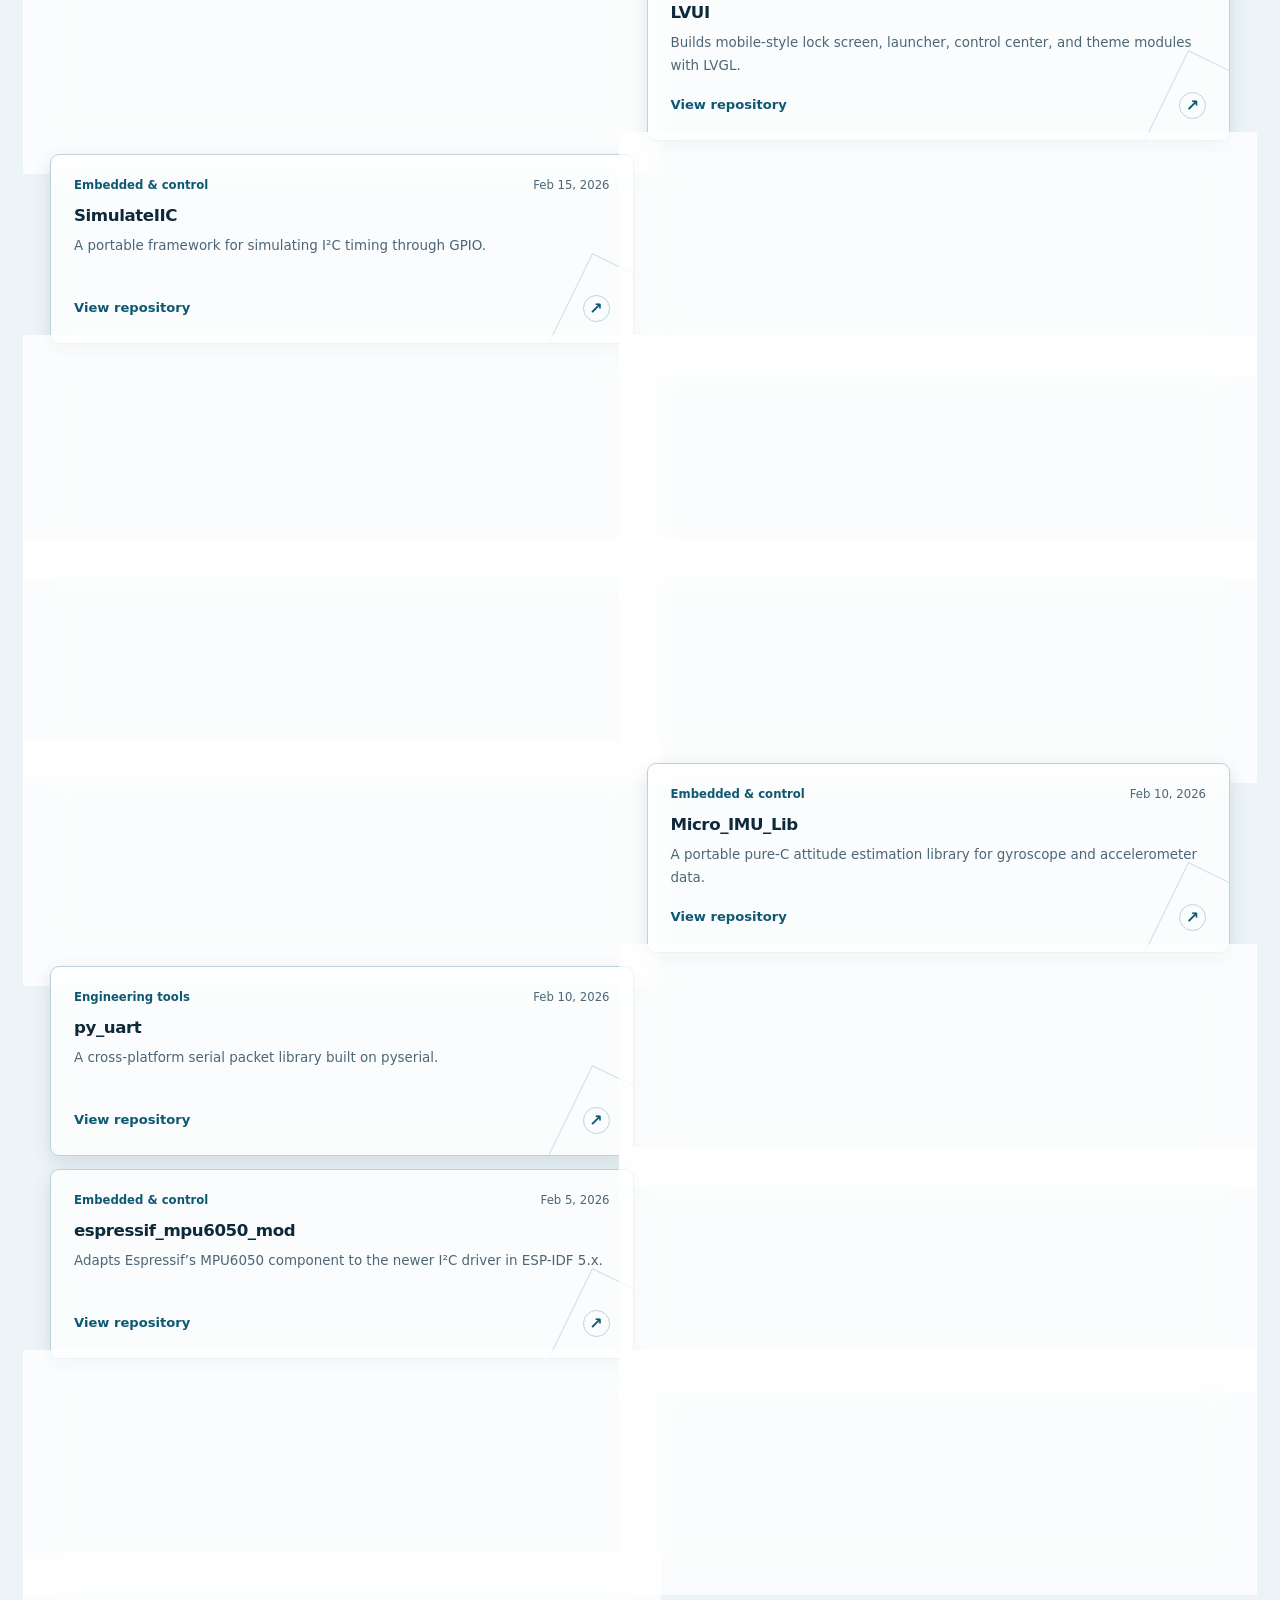
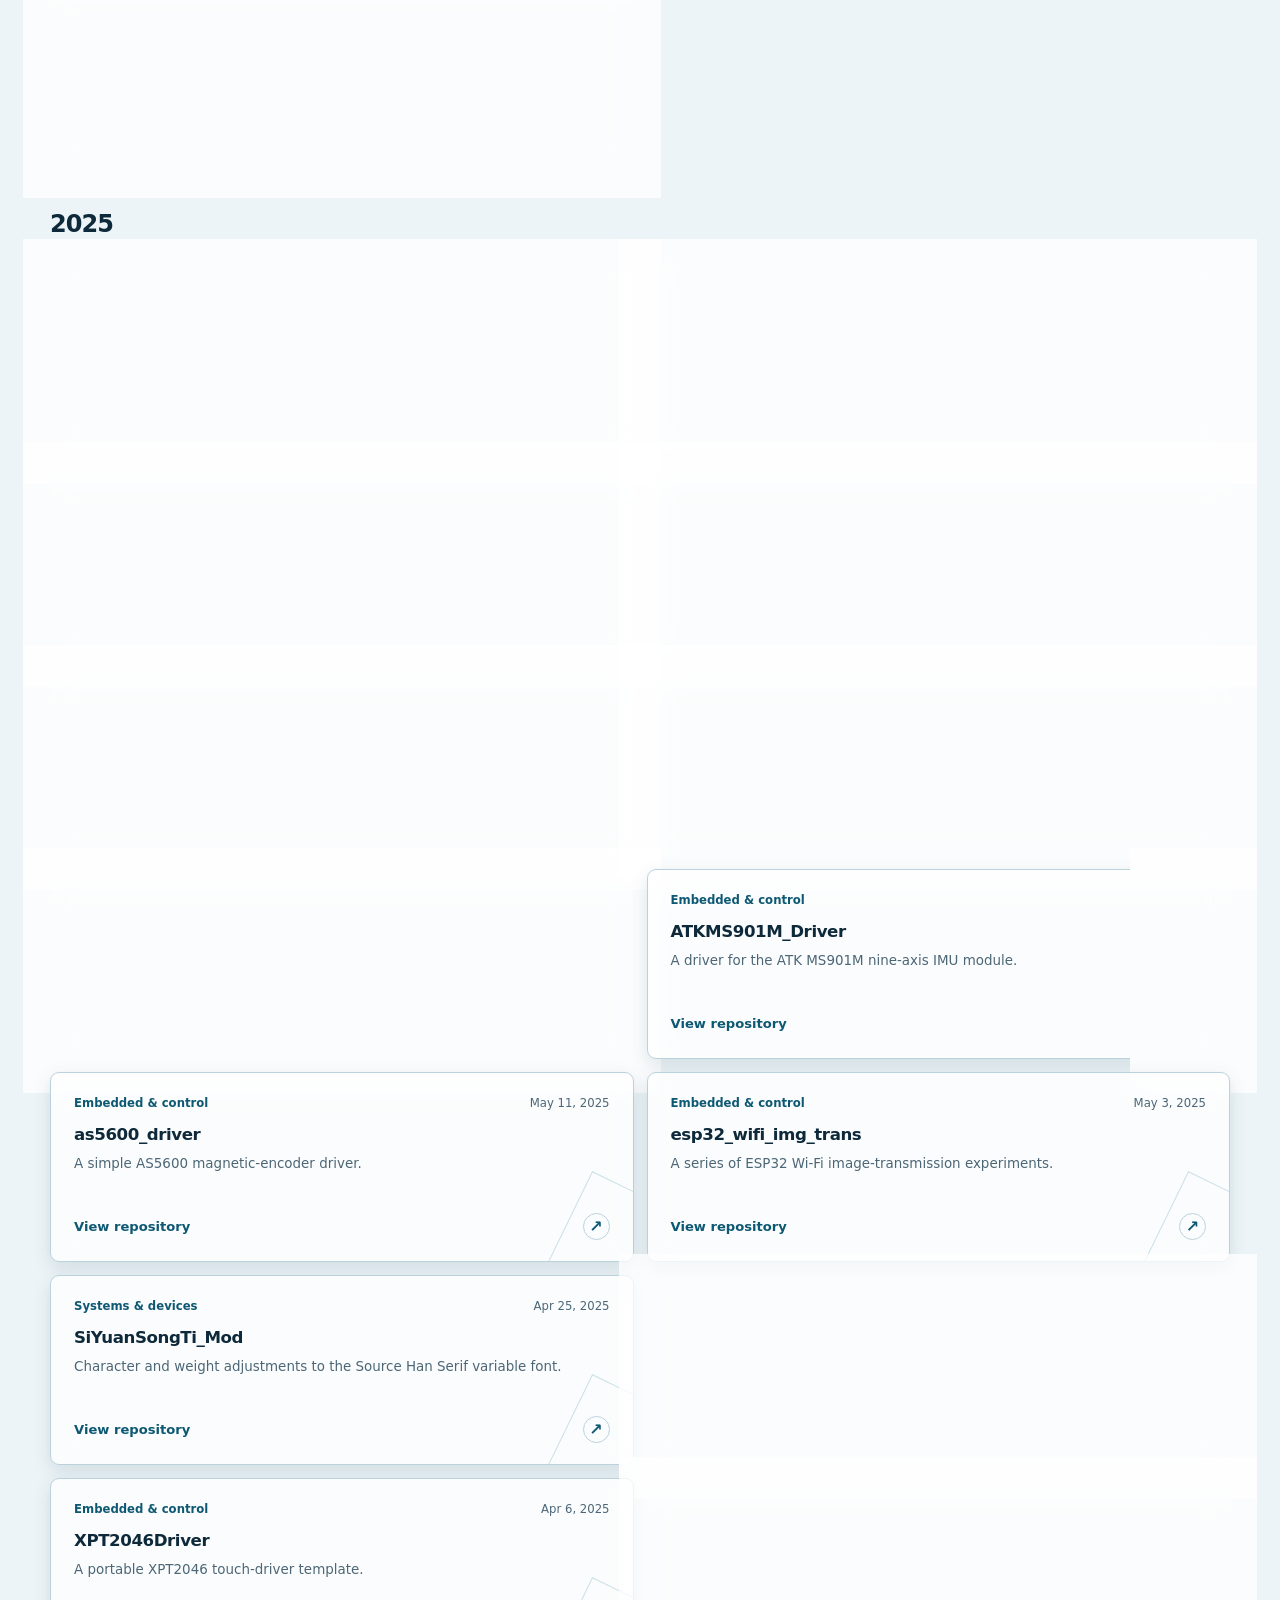
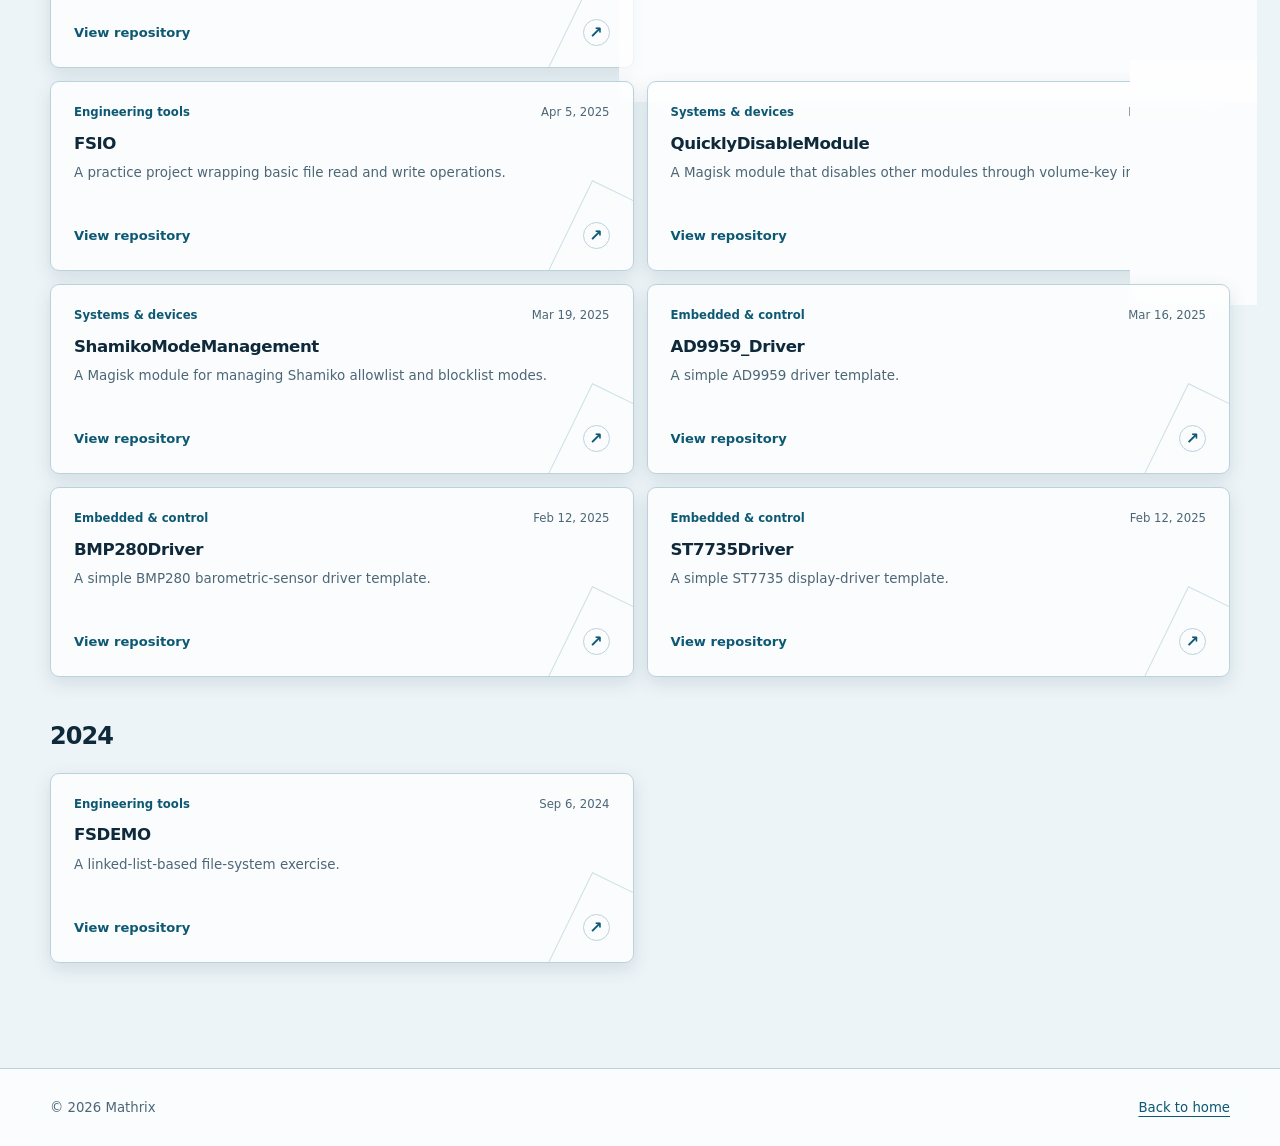
==== commit 70281cdd: "feature(site): 完善首页空间交互与项目检索 软件版本: 0.5.0  [feature] 1. effects: 增加共享玻璃反光与轻量雾气图层 2. site: 增加雨滴流星调节与项目" ====
--- a/projects.html
+++ b/projects.html
@@ -11,18 +11,21 @@
   <script defer src="data/projects.js"></script>
   <script defer src="data/i18n.js"></script>
   <script defer src="site.js"></script>
+  <script defer src="effects.js"></script>
 </head>
 <body data-page="projects">
+  <div class="ambient-world" aria-hidden="true"><div class="fog-layer fog-cyan"></div><div class="fog-layer fog-secondary"></div><canvas class="weather-canvas" aria-hidden="true"></canvas></div>
   <a class="skip-link" href="#main" data-i18n="skip">跳到正文</a>
-  <header class="site-header"><div class="shell header-inner"><a class="wordmark" href="index.html" aria-label="Mathrix 首页" data-i18n-aria="homeAria">Mathrix<span aria-hidden="true">.</span></a><nav class="main-nav" aria-label="主导航" data-i18n-aria="navLabel"><a href="index.html" data-i18n="navHome">首页</a><a href="projects.html" aria-current="page" data-i18n="navProjects">全部项目</a><a href="https://github.com/Dreams-Possible" target="_blank" rel="noopener noreferrer">GitHub ↗</a></nav><div class="preferences"><label class="sr-only" for="language-select" data-i18n="languageLabel">语言</label><select id="language-select" class="preference-select" aria-label="语言" data-i18n-aria="languageLabel"><option value="zh">中文</option><option value="en">English</option></select><label class="sr-only" for="theme-select" data-i18n="themeLabel">主题</label><select id="theme-select" class="preference-select theme-select" aria-label="主题" data-i18n-aria="themeLabel"><option value="auto" data-i18n="themeAuto">跟随系统</option><option value="light" data-i18n="themeLight">浅色</option><option value="dark" data-i18n="themeDark">深色</option></select></div></div></header>
+  <header class="site-header glass-surface"><div class="shell header-inner"><a class="wordmark" href="index.html" aria-label="Mathrix 首页" data-i18n-aria="homeAria">Mathrix<span aria-hidden="true">.</span></a><nav class="main-nav" aria-label="主导航" data-i18n-aria="navLabel"><a href="index.html" data-i18n="navHome">首页</a><a href="projects.html" aria-current="page" data-i18n="navProjects">全部项目</a><a href="https://github.com/Dreams-Possible" target="_blank" rel="noopener noreferrer">GitHub ↗</a></nav><div class="preferences"><div class="preference-item"><label for="language-select">Language</label><select id="language-select" class="preference-select" aria-label="Language"><option value="zh">中文</option><option value="en">English</option></select></div><div class="preference-item"><label for="theme-select">Theme</label><select id="theme-select" class="preference-select theme-select" aria-label="Theme"><option value="auto" data-i18n="themeAuto">跟随系统</option><option value="light" data-i18n="themeLight">浅色</option><option value="dark" data-i18n="themeDark">深色</option></select></div></div></div></header>
 
   <main id="main" class="shell catalog-main">
-    <div class="catalog-intro"><div class="catalog-haze" aria-hidden="true"></div><p class="section-index" data-i18n="catalogIndex">项目档案</p><h1 data-i18n="catalogTitle">全部项目。</h1><p data-i18n="catalogIntro">每个项目都有自己的起点。按时间或领域浏览，找到想深入了解的方向。</p><div class="catalog-summary"><span><strong id="catalog-count">46</strong> <span data-i18n="projectUnit">个项目</span></span><span id="catalog-updated"></span></div></div>
-    <div class="catalog-controls"><div class="view-switch" role="group" aria-label="浏览方式" data-i18n-aria="viewLabel"><button type="button" data-view="timeline" aria-pressed="true" data-i18n="timeline">时间线</button><button type="button" data-view="category" aria-pressed="false" data-i18n="categoryView">按分类</button></div><label class="search-field"><span data-i18n="searchLabel">搜索项目</span><input id="project-search" type="search" placeholder="名称或简介" data-i18n-placeholder="searchPlaceholder" autocomplete="off"></label></div>
+    <div class="catalog-intro glass-surface"><div class="catalog-haze" aria-hidden="true"></div><p class="section-index" data-i18n="catalogIndex">项目档案</p><h1 data-i18n="catalogTitle">全部项目。</h1><p data-i18n="catalogIntro">每个项目都有自己的起点。按时间或领域浏览，找到想深入了解的方向。</p><div class="catalog-summary"><span><strong id="catalog-count">46</strong> <span data-i18n="projectUnit">个项目</span></span><span id="catalog-updated"></span></div><label class="search-field catalog-search glass-surface"><span data-i18n="searchLabel">搜索项目</span><input id="project-search" type="search" placeholder="名称或简介" data-i18n-placeholder="searchPlaceholder" autocomplete="off"></label></div>
+    <div class="catalog-controls"><div class="view-switch glass-surface" role="group" aria-label="浏览方式" data-i18n-aria="viewLabel"><button type="button" data-view="timeline" aria-pressed="true" data-i18n="timeline">时间线</button><button type="button" data-view="category" aria-pressed="false" data-i18n="categoryView">按分类</button></div></div>
     <div id="project-list" class="project-list"></div><span id="catalog-status" class="sr-only" role="status" aria-live="polite"></span>
     <noscript><p class="no-script">项目列表需要 JavaScript。你仍可在 <a href="https://github.com/Dreams-Possible?tab=repositories">GitHub 仓库列表</a>浏览全部项目。</p></noscript>
   </main>
 
-  <footer class="site-footer"><div class="shell footer-inner"><span>© <span id="year"></span> Mathrix</span><a href="index.html" data-i18n="backHome">返回首页</a></div></footer>
+  <details class="atmosphere-tuner"><summary class="glass-surface" data-i18n="atmosphere">氛围</summary><div class="atmosphere-panel glass-surface"><label><span data-i18n="rainControl">雨量</span><input id="rain-density" type="range" min="0" max="100" value="55"><output id="rain-value" for="rain-density">55%</output></label><label><span data-i18n="meteorControl">流星频率</span><input id="meteor-rate" type="range" min="0" max="100" value="50"><output id="meteor-value" for="meteor-rate">50%</output></label></div></details>
+  <footer class="site-footer glass-surface"><div class="shell footer-inner"><span>© <span id="year"></span> Mathrix</span><a href="index.html" data-i18n="backHome">返回首页</a></div></footer>
 </body>
 </html>
--- a/styles.css
+++ b/styles.css
@@ -22,24 +22,24 @@
 }
 :root[data-theme="dark"] {
   color-scheme: dark;
-  --canvas: #091b29;
-  --canvas-raised: #112b3b;
-  --surface: #143246;
-  --surface-glass: rgba(26, 60, 76, .67);
-  --text-primary: #eff9fa;
-  --text-secondary: #a5c3cf;
-  --border-subtle: #36566a;
-  --border-active: #83d5df;
-  --accent: #8ce0e5;
-  --accent-strong: #b9f4ee;
-  --accent-soft: #245469;
-  --shadow: rgba(0, 8, 18, .36);
-  --glow: rgba(92, 223, 230, .25);
-  --hero-top: #102d43;
-  --hero-bottom: #071b2b;
-  --scene-line: rgba(126, 222, 228, .52);
-  --scene-glass: rgba(110, 224, 228, .07);
-  --selection: #24677a;
+  --canvas: #090d14;
+  --canvas-raised: #111925;
+  --surface: #1b2735;
+  --surface-glass: rgba(25, 36, 50, .72);
+  --text-primary: #f1f6fb;
+  --text-secondary: #aebdcb;
+  --border-subtle: #3a4b60;
+  --border-active: #90c8e4;
+  --accent: #99d4ee;
+  --accent-strong: #c5e9fb;
+  --accent-soft: #254255;
+  --shadow: rgba(0, 3, 9, .47);
+  --glow: rgba(93, 161, 207, .22);
+  --hero-top: #131d2a;
+  --hero-bottom: #090d14;
+  --scene-line: rgba(141, 189, 221, .48);
+  --scene-glass: rgba(145, 194, 229, .055);
+  --selection: #335670;
 }
 
 * { box-sizing: border-box; }
@@ -83,7 +83,6 @@
 /* An abstract spatial field: depth and motion without a literal logo. */
 .hero {
   --scroll-progress: 0;
-  --scroll-shift: 0px;
   --scene-scale: 1;
   position: relative;
   isolation: isolate;
@@ -106,8 +105,8 @@
 .hero h1 span:last-child { color: var(--accent-strong); }
 .hero-intro { max-width: 590px; margin: 29px 0 0; color: var(--text-secondary); font-size: 1.06rem; line-height: 1.9; }
 .hero-actions { display: flex; flex-wrap: wrap; align-items: center; gap: 28px; margin-top: 38px; }
-.primary-action { display: inline-flex; align-items: center; justify-content: space-between; gap: 38px; min-width: 198px; padding: 13px 19px; color: #f5ffff; background: #12637c; border: 1px solid #12637c; border-radius: 6px; box-shadow: 7px 7px 0 var(--glow); font-size: .93rem; font-weight: 700; text-decoration: none; transition: transform .25s ease, box-shadow .25s ease, background .25s ease; }
-:root[data-theme="dark"] .primary-action { color: #092a36; background: #9ae5e7; border-color: #9ae5e7; }
+.primary-action { display: inline-flex; align-items: center; justify-content: space-between; gap: 38px; min-width: 198px; padding: 13px 19px; color: #f5ffff; background: #12637c; border: 1px solid #12637c; border-radius: 6px; box-shadow: 7px 7px 0 var(--glow); font-size: .93rem; font-weight: 700; text-decoration: none; transition: transform .25s ease, box-shadow .25s ease; }
+:root[data-theme="dark"] .primary-action { color: #101c2b; background: #a9d8f0; border-color: #a9d8f0; }
 .primary-action:hover { transform: translateY(-4px); box-shadow: 9px 11px 0 var(--glow); }
 .secondary-action { color: var(--accent-strong); font-size: .9rem; font-weight: 700; text-underline-offset: 5px; }
 .scroll-hint { position: absolute; bottom: 24px; left: 50%; z-index: 2; display: flex; align-items: center; gap: 13px; transform: translateX(-50%); color: var(--text-secondary); font-size: .75rem; }
@@ -248,3 +247,187 @@
   *, *::before, *::after { animation-duration: .01ms !important; animation-iteration-count: 1 !important; transition-duration: .01ms !important; }
   .hero-copy, .space-scene, .project-card, .archive-action { transform: none !important; }
 }
+
+/* Shared atmosphere and frosted surfaces. The atmosphere continues behind both sections. */
+body { position: relative; isolation: isolate; background: var(--canvas); }
+body::before { content: ""; position: fixed; inset: 0; z-index: -2; pointer-events: none; background: linear-gradient(145deg, var(--hero-top) 0%, var(--canvas) 55%, var(--hero-bottom) 100%); }
+.ambient-world { position: fixed; inset: 0; z-index: -1; overflow: hidden; pointer-events: none; }
+.rain-field { position: absolute; inset: -30%; opacity: .28; background-image: radial-gradient(ellipse 1px 22px at 25px 42px, var(--scene-line), transparent), radial-gradient(ellipse 1px 14px at 130px 152px, var(--scene-line), transparent); background-size: 193px 320px, 281px 377px; animation: rain-fall 15s linear infinite; }
+.meteor { position: absolute; left: 110%; width: 155px; height: 1px; opacity: 0; transform: rotate(-28deg); background: linear-gradient(90deg, transparent, var(--accent), transparent); box-shadow: 0 0 9px var(--glow); animation: meteor-cross 18s linear infinite; }
+.meteor-one { top: 18%; animation-delay: 1s; }.meteor-two { top: 47%; animation-delay: 8s; animation-duration: 23s; }.meteor-three { top: 74%; animation-delay: 15s; animation-duration: 27s; }
+.page-hidden .ambient-world *, .page-hidden .scene-halo { animation-play-state: paused !important; }
+@keyframes rain-fall { to { transform: translate3d(-58px, 235px, 0); } }
+@keyframes meteor-cross { 0%, 76% { opacity: 0; transform: translate3d(0, 0, 0) rotate(-28deg); } 78% { opacity: .7; } 86%, 100% { opacity: 0; transform: translate3d(-120vw, 48vh, 0) rotate(-28deg); } }
+
+.site-header, .site-footer { background: var(--surface-glass); -webkit-backdrop-filter: blur(22px) saturate(135%); backdrop-filter: blur(22px) saturate(135%); }
+.preferences { gap: 20px; padding-left: 24px; border-left: 1px solid var(--border-subtle); }
+.preference-item { display: flex; flex-direction: column; gap: 0; min-width: 76px; }
+.preference-item label { color: var(--text-secondary); font-size: .64rem; font-weight: 700; letter-spacing: .08em; text-transform: uppercase; }
+.preference-select { min-width: 0; padding: 0 15px 1px 0; color: var(--text-primary); background: transparent; border: 0; border-radius: 0; font-size: .8rem; font-weight: 650; }
+.theme-select { min-width: 0; }
+.preference-select option { color: var(--text-primary); background: var(--surface); }
+
+.hero { --scene-opacity: 1; height: 145svh; min-height: 980px; overflow: visible; background: transparent; border: 0; }
+.hero::before { z-index: 0; opacity: .16; mask-image: linear-gradient(to bottom, black, transparent 78%); }
+.hero-stage { position: sticky; top: 0; height: 100svh; min-height: 630px; overflow: hidden; isolation: isolate; }
+.hero-stage::before { content: ""; position: absolute; inset: 0; z-index: -1; background: radial-gradient(ellipse at 72% 50%, var(--glow), transparent 48%); opacity: .7; }
+.hero-layout { min-height: 100%; padding-block: 80px 110px; }
+.hero-copy { opacity: var(--copy-opacity); }
+.hero.hero-scrolled .hero-copy { pointer-events: none; }
+.scroll-hint { opacity: clamp(0, calc(1 - var(--scroll-progress) * 2), 1); }
+.space-scene { opacity: var(--scene-opacity); }
+.scene-grid { transform: rotateX(68deg) rotateZ(-23deg) translateY(calc(var(--scroll-progress) * -95px)); }
+.discovery { z-index: 2; margin-top: -11svh; padding: 92px 0 105px; border-top: 1px solid var(--border-subtle); border-radius: 32px 32px 0 0; background: var(--surface-glass); box-shadow: 0 -25px 70px var(--shadow); -webkit-backdrop-filter: blur(28px) saturate(130%); backdrop-filter: blur(28px) saturate(130%); }
+.discovery::before { border-radius: inherit; }
+.project-card { background: var(--surface-glass); transform: none; transition: border-color .25s ease, box-shadow .3s ease, background .3s ease; }
+.project-card:hover, .project-card:focus-visible { background: var(--surface-glass); transform: none; box-shadow: 0 24px 48px var(--shadow), inset 0 0 0 1px var(--glow), 0 0 28px var(--glow); }
+.project-card:active { transform: scale(.99); }
+.project-card:hover .project-name, .project-card:focus-visible .project-name { color: var(--accent-strong); }
+.project-name { transition: color .25s ease; }
+.project-card-arrow { transition: transform .25s ease, background .25s ease, box-shadow .25s ease; }
+.project-card:hover .project-card-arrow, .project-card:focus-visible .project-card-arrow { transform: translate(3px, -3px) scale(1.13); box-shadow: 0 0 15px var(--glow); }
+.archive-action, .catalog-intro, .view-switch, .search-field input, .shuffle-action { background: var(--surface-glass); -webkit-backdrop-filter: blur(16px) saturate(130%); backdrop-filter: blur(16px) saturate(130%); }
+.archive-action { background: linear-gradient(112deg, var(--surface-glass), var(--scene-glass)); }
+
+@media (max-width: 760px) {
+  .preferences { gap: 10px; padding-left: 0; border-left: 0; }
+  .preference-item { min-width: 67px; }
+  .preference-item label { font-size: .58rem; }
+  .preference-select { font-size: .73rem; }
+  .hero { height: auto; min-height: 0; }
+  .hero-stage { position: relative; height: auto; min-height: 0; }
+  .hero-layout { min-height: 0; }
+  .hero-copy { opacity: 1; transform: none; }
+  .space-scene { opacity: 1; transform: scale(.82); }
+  .discovery { margin-top: 0; border-radius: 24px 24px 0 0; padding-block: 69px 80px; }
+}
+@media (max-width: 480px) { .space-scene { transform: scale(.72); } }
+@media (prefers-reduced-motion: reduce) {
+  .ambient-world *, .meteor { animation: none !important; }
+  .rain-field, .meteor { display: none; }
+  .hero { height: auto; min-height: 0; }
+  .hero-stage { position: relative; height: auto; min-height: 0; }
+  .hero-copy, .space-scene { opacity: 1 !important; }
+  .discovery { margin-top: 0; }
+}
+
+/* One spatial journey: the scene stays behind the hero and the project field. */
+:root[data-theme="light"] { --section-veil: rgba(235, 247, 251, .38); }
+:root[data-theme="dark"] { --section-veil: rgba(11, 16, 25, .42); }
+body[data-page="home"] { --journey: 0; --scene-x: 0px; --scene-y: 6vh; --scene-zoom: 1.32; --title-opacity: 1; --hint-opacity: 1; }
+body[data-page="home"] .ambient-world { overflow: hidden; }
+body[data-page="home"] .space-scene { position: absolute; top: 20%; right: max(1vw, calc((100vw - 1510px) / 2)); z-index: 0; width: min(50vw, 680px); height: min(58vw, 560px); opacity: var(--scene-visibility, .95); transform: translate3d(var(--scene-x), var(--scene-y), 0) scale(var(--scene-zoom)); transform-origin: 55% 50%; will-change: transform; }
+body[data-page="home"] .space-scene::before { inset: -12%; background: radial-gradient(circle, rgba(41, 192, 209, .22), rgba(130, 110, 221, .13) 37%, transparent 69%); filter: blur(38px); }
+body[data-page="home"] .scene-grid { mask-image: radial-gradient(ellipse at 60% 56%, black 17%, transparent 72%); }
+body[data-page="home"] .scene-halo { animation: scene-orbit 13s ease-in-out infinite alternate; }
+body[data-page="home"] .frame-near { animation: frame-hover 8s ease-in-out infinite alternate; }
+body[data-page="home"] .scene-point { animation: point-breathe 4.5s ease-in-out infinite alternate; }
+body[data-page="home"] .point-two { animation-delay: -2s; }
+body[data-page="home"] .point-three { animation-delay: -3.5s; }
+body[data-page="home"] .hero { height: 205svh; min-height: 1350px; overflow: visible; isolation: auto; }
+body[data-page="home"] .hero::before { display: none; }
+body[data-page="home"] .hero-stage { height: 100svh; min-height: 680px; }
+body[data-page="home"] .hero-stage::before { display: none; }
+body[data-page="home"] .hero-layout { display: flex; align-items: center; min-height: 100%; }
+body[data-page="home"] .hero-copy { max-width: 650px; width: 100%; opacity: 1; transform: none; }
+body[data-page="home"] .hero-title { position: relative; opacity: var(--title-opacity); }
+body[data-page="home"] .hero-title > span { display: inline-block; transform-origin: top left; will-change: transform; }
+body[data-page="home"] .hero-copy > .section-index,
+body[data-page="home"] .hero-intro,
+body[data-page="home"] .hero-actions { opacity: var(--copy-opacity, 1); transform: translate3d(0, var(--scroll-shift, 0px), 0); }
+body[data-page="home"] .scroll-hint { opacity: var(--hint-opacity); }
+body[data-page="home"] .discovery { margin-top: -52svh; border-radius: 24px 24px 0 0; background: var(--section-veil); box-shadow: 0 -28px 65px var(--shadow); -webkit-backdrop-filter: none; backdrop-filter: none; }
+body[data-page="home"] .discovery::before { opacity: .16; }
+body[data-page="home"] .project-card { background: var(--surface-glass); }
+body[data-page="home"] .rain-field { opacity: .37; animation-duration: 5.5s; }
+body[data-page="home"] .meteor { animation-duration: 10s; }
+body[data-page="home"] .meteor-two { animation-duration: 12s; animation-delay: 3s; }
+body[data-page="home"] .meteor-three { animation-duration: 14s; animation-delay: 7s; }
+@keyframes scene-orbit { from { opacity: .5; transform: rotateY(61deg) rotateZ(-32deg) scale(.97); } to { opacity: .85; transform: rotateY(72deg) rotateZ(-9deg) scale(1.08); } }
+@keyframes frame-hover { from { transform: translate3d(-17px, 23px, 30px) rotateY(-16deg) rotateZ(6deg); } to { transform: translate3d(-9px, 8px, 47px) rotateY(-11deg) rotateZ(9deg); } }
+@keyframes point-breathe { from { opacity: .45; box-shadow: 0 0 0 4px var(--glow); } to { opacity: 1; box-shadow: 0 0 0 12px var(--glow); } }
+@media (max-width: 760px) {
+  body[data-page="home"] .hero { height: auto; min-height: 0; }
+  body[data-page="home"] .hero-stage { position: relative; height: auto; min-height: 0; }
+  body[data-page="home"] .hero-layout { min-height: 0; padding-block: 76px 265px; }
+  body[data-page="home"] .hero-copy { max-width: 100%; }
+  body[data-page="home"] .space-scene { top: 70%; right: -12%; width: 70vw; height: 64vw; max-height: 350px; transform: scale(.78); opacity: .45; }
+  body[data-page="home"] .discovery { margin-top: 0; }
+  body[data-page="home"] .hero-title > span { transform: none !important; }
+}
+@media (prefers-reduced-motion: reduce) {
+  body[data-page="home"] .hero { height: auto; min-height: 0; }
+  body[data-page="home"] .hero-stage { position: relative; height: auto; min-height: 0; }
+  body[data-page="home"] .hero-layout { min-height: 0; }
+  body[data-page="home"] .hero-title > span { transform: none !important; }
+  body[data-page="home"] .space-scene { transform: none !important; }
+  body[data-page="home"] .discovery { margin-top: 0; }
+}
+
+/* Weather lives behind the content; pointer light is applied only to glass. */
+.rain-field, .meteor { display: none; }
+.weather-canvas { position: absolute; inset: 0; display: block; width: 100%; height: 100%; opacity: .92; pointer-events: none; }
+.glass-surface { position: relative; isolation: isolate; }
+.glass-surface > :not(.glass-light) { position: relative; z-index: 1; }
+.glass-light { position: absolute; inset: 0; z-index: 0; opacity: 0; pointer-events: none; background: radial-gradient(circle 210px at var(--light-x, -250px) var(--light-y, -250px), rgba(143, 239, 246, .29) 0%, rgba(120, 210, 232, .12) 38%, transparent 75%), radial-gradient(circle 62px at var(--light-x, -250px) var(--light-y, -250px), rgba(255, 255, 255, .27), transparent 80%); -webkit-mask-image: radial-gradient(circle 230px at var(--light-x, -250px) var(--light-y, -250px), black 18%, transparent 83%); mask-image: radial-gradient(circle 230px at var(--light-x, -250px) var(--light-y, -250px), black 18%, transparent 83%); mix-blend-mode: screen; transition: opacity .14s ease; }
+.glass-light.is-active { -webkit-backdrop-filter: blur(6px) saturate(150%); backdrop-filter: blur(6px) saturate(150%); }
+:root[data-theme="light"] .glass-light { background: radial-gradient(circle 225px at var(--light-x, -250px) var(--light-y, -250px), rgba(36, 169, 198, .27), rgba(93, 154, 216, .11) 43%, transparent 76%), radial-gradient(circle 105px at var(--light-x, -250px) var(--light-y, -250px), transparent 69%, rgba(28, 151, 177, .16) 74%, transparent 88%), radial-gradient(circle 35px at var(--light-x, -250px) var(--light-y, -250px), rgba(255, 255, 255, .75), transparent 85%); mix-blend-mode: normal; }
+.project-card::before { display: none; }
+.project-card:hover, .project-card:focus-visible { box-shadow: 0 18px 42px var(--shadow), inset 0 0 0 1px var(--glow); }
+.search-field { padding: 7px 10px; background: var(--surface-glass); border: 1px solid var(--border-subtle); border-radius: 8px; -webkit-backdrop-filter: blur(14px); backdrop-filter: blur(14px); }
+.search-field input { background: transparent; border: 0; padding: 2px 0; }
+.search-field input:focus-visible { outline-offset: 2px; }
+.atmosphere-tuner { position: fixed; right: 24px; bottom: 22px; z-index: 30; }
+.atmosphere-tuner summary { display: block; min-width: 106px; padding: 10px 15px; color: var(--text-primary); background: var(--surface-glass); border: 1px solid var(--border-subtle); border-radius: 9px; box-shadow: 0 8px 25px var(--shadow); -webkit-backdrop-filter: blur(18px); backdrop-filter: blur(18px); font-size: .78rem; font-weight: 700; cursor: pointer; list-style: none; }
+.atmosphere-tuner summary::-webkit-details-marker { display: none; }
+.atmosphere-tuner summary::after { content: "✦"; float: right; margin-left: 13px; color: var(--accent); }
+.atmosphere-panel { position: absolute; right: 0; bottom: calc(100% + 10px); display: grid; gap: 18px; width: 270px; padding: 20px; color: var(--text-primary); background: var(--surface-glass); border: 1px solid var(--border-subtle); border-radius: 12px; box-shadow: 0 14px 45px var(--shadow); -webkit-backdrop-filter: blur(24px); backdrop-filter: blur(24px); }
+.atmosphere-panel label { display: grid; grid-template-columns: 1fr auto; gap: 5px 12px; align-items: center; font-size: .82rem; font-weight: 650; }
+.atmosphere-panel input { grid-column: 1 / -1; width: 100%; accent-color: var(--accent); cursor: pointer; }
+.atmosphere-panel output { color: var(--text-secondary); font-size: .75rem; }
+@media (max-width: 760px) { .atmosphere-tuner { right: 14px; bottom: 14px; } .atmosphere-panel { width: min(270px, calc(100vw - 28px)); } }
+@media (prefers-reduced-motion: reduce) { .glass-light { transition: none; } .weather-canvas { display: none; } }
+
+/* The project list continues the same canvas; the animated title settles in its final place. */
+body[data-page="home"].motion-ready .hero-copy .hero-title { visibility: hidden; }
+body[data-page="home"] .discovery { margin-top: -52svh; padding: 0 0 105px; border: 0; border-radius: 0; background: transparent; box-shadow: none; }
+body[data-page="home"] .discovery::before { display: none; }
+.journey-title { position: relative; z-index: 3; display: none; margin: 0 0 52px; font-size: clamp(3.15rem, 5.8vw, 5.9rem); font-weight: 780; letter-spacing: -.085em; line-height: 1.16; white-space: nowrap; }
+body[data-page="home"].motion-ready .journey-title { display: block; }
+.journey-title span { display: inline-block; transform-origin: top left; will-change: transform; }
+.journey-title span:last-child { color: var(--accent-strong); }
+@media (max-width: 760px) {
+  body[data-page="home"].motion-ready .hero-copy .hero-title { visibility: visible; }
+  body[data-page="home"] .discovery { margin-top: 0; padding-block: 42px 80px; }
+  body[data-page="home"].motion-ready .journey-title { display: none; }
+}
+@media (prefers-reduced-motion: reduce) {
+  body[data-page="home"].motion-ready .hero-copy .hero-title { visibility: visible; }
+  body[data-page="home"] .discovery { margin-top: 0; padding-top: 45px; }
+  body[data-page="home"].motion-ready .journey-title { display: block; white-space: normal; }
+  .journey-title span { transform: none !important; }
+}
+body[data-page="home"]:not(.motion-ready) .hero { height: auto; min-height: 0; }
+body[data-page="home"]:not(.motion-ready) .hero-stage { position: relative; height: auto; min-height: 0; }
+body[data-page="home"]:not(.motion-ready) .discovery { margin-top: 0; padding-top: 48px; }
+
+/* Crisp shared geometry and a true glass archive surface. */
+body[data-page="home"] .space-scene::before { display: none; }
+body[data-page="home"] .scene-frame { -webkit-backdrop-filter: none; backdrop-filter: none; }
+.catalog-intro { background: rgba(255, 255, 255, .53); -webkit-backdrop-filter: blur(18px) saturate(135%); backdrop-filter: blur(18px) saturate(135%); box-shadow: 0 18px 48px var(--shadow), inset 0 1px rgba(255, 255, 255, .22); }
+:root[data-theme="dark"] .catalog-intro { background: rgba(24, 34, 47, .5); }
+.catalog-intro > .catalog-haze { z-index: 0; opacity: .35; }
+.catalog-intro > .glass-light { position: absolute; inset: 0; z-index: 1; }
+.catalog-intro > :not(.catalog-haze, .glass-light) { position: relative; z-index: 2; }
+.catalog-search { width: min(570px, 100%); margin-top: 26px; padding: 10px 16px; background: var(--surface-glass); }
+.catalog-search input { width: 100%; min-height: 29px; font-size: .95rem; }
+.catalog-controls { margin-top: 28px; }
+
+/* Soft prerendered haze returns; only two small layers are composited. */
+.fog-layer { position: absolute; width: min(92vw, 1060px); height: min(58vw, 660px); background: center / contain no-repeat; pointer-events: none; opacity: .55; animation: fog-float 19s ease-in-out infinite alternate; }
+.fog-cyan { top: -13vh; right: -13vw; background-image: url("assets/fog-cyan.webp"); }
+.fog-secondary { bottom: -19vh; left: -19vw; background-image: url("assets/fog-secondary.webp"); animation-duration: 23s; animation-direction: alternate-reverse; }
+:root[data-theme="dark"] .fog-layer { opacity: .43; }
+@keyframes fog-float { from { transform: translate3d(-8%, 2%, 0) scale(.98); } to { transform: translate3d(10%, -7%, 0) scale(1.04); } }
+@media (max-width: 760px) { .fog-layer { width: 110vw; height: 72vw; opacity: .36; } :root[data-theme="dark"] .fog-layer { opacity: .3; } }
+@media (prefers-reduced-motion: reduce) { .fog-layer { animation: none; } }
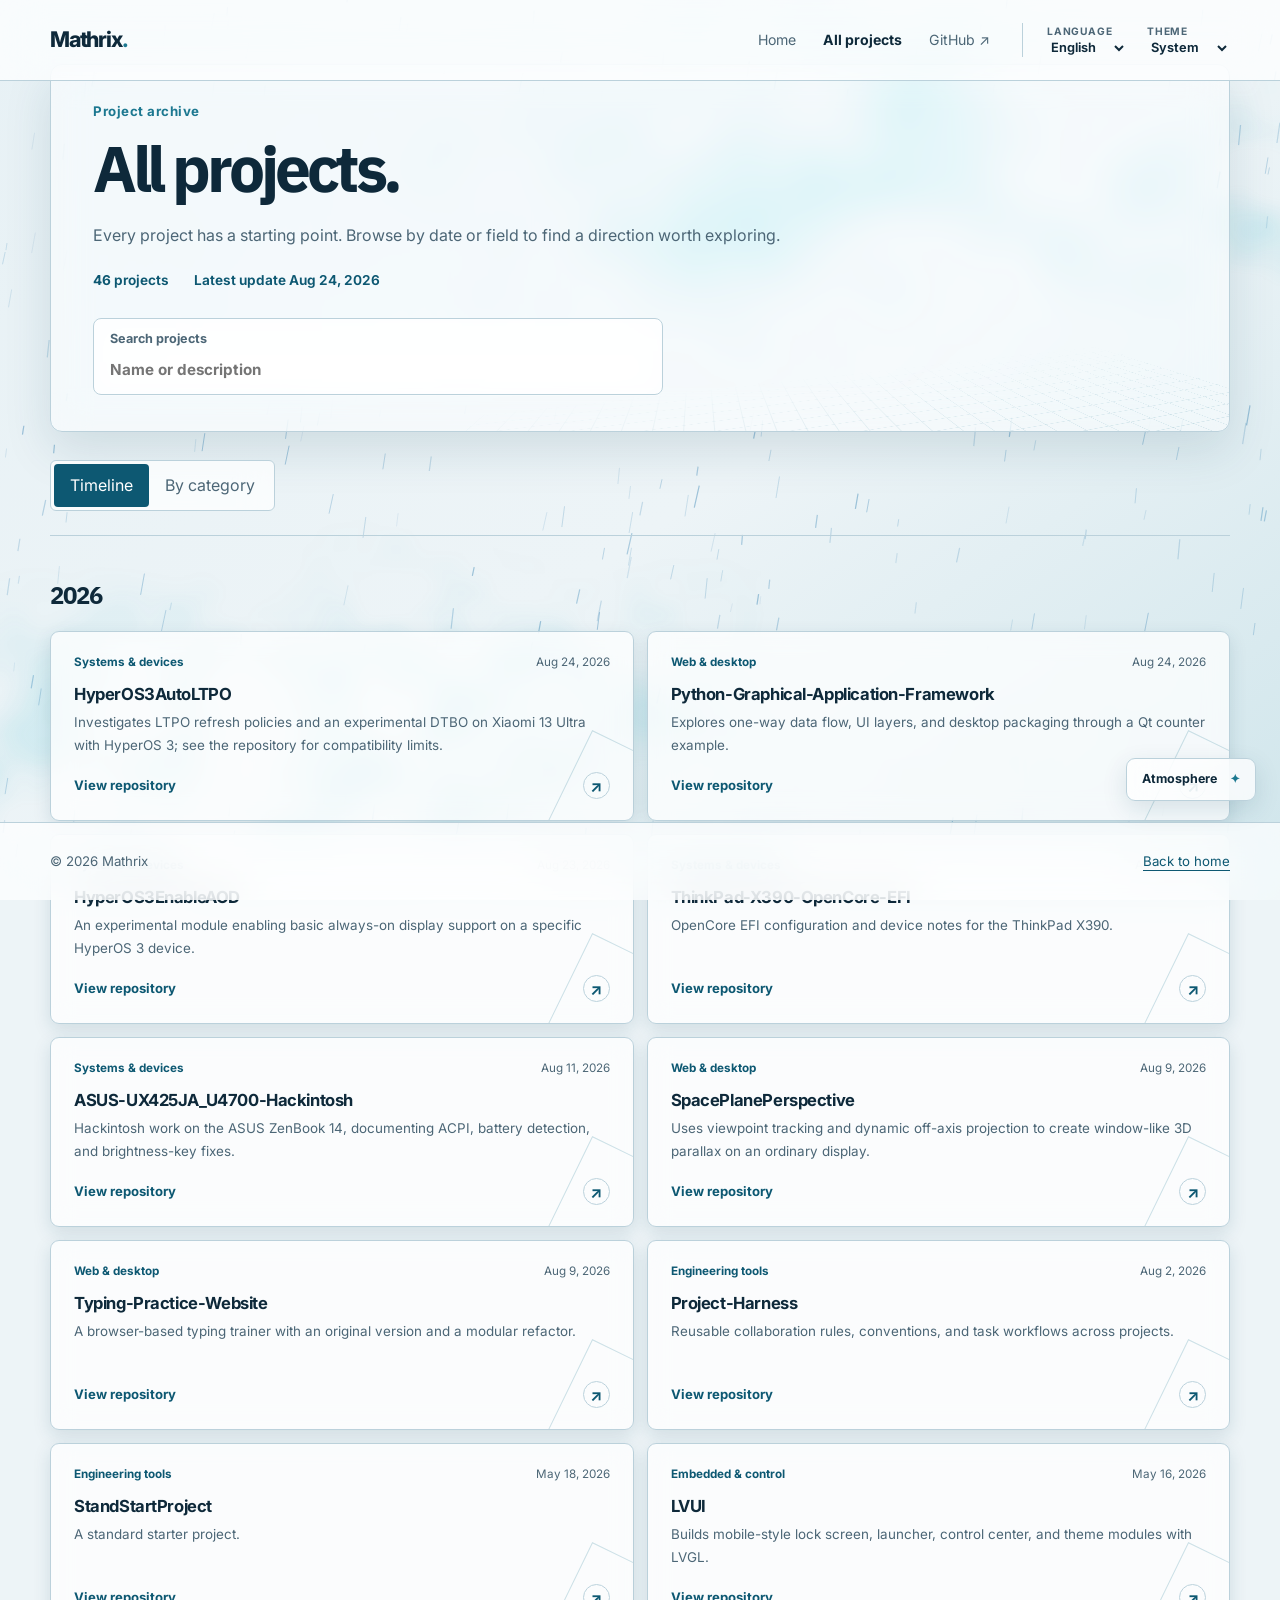
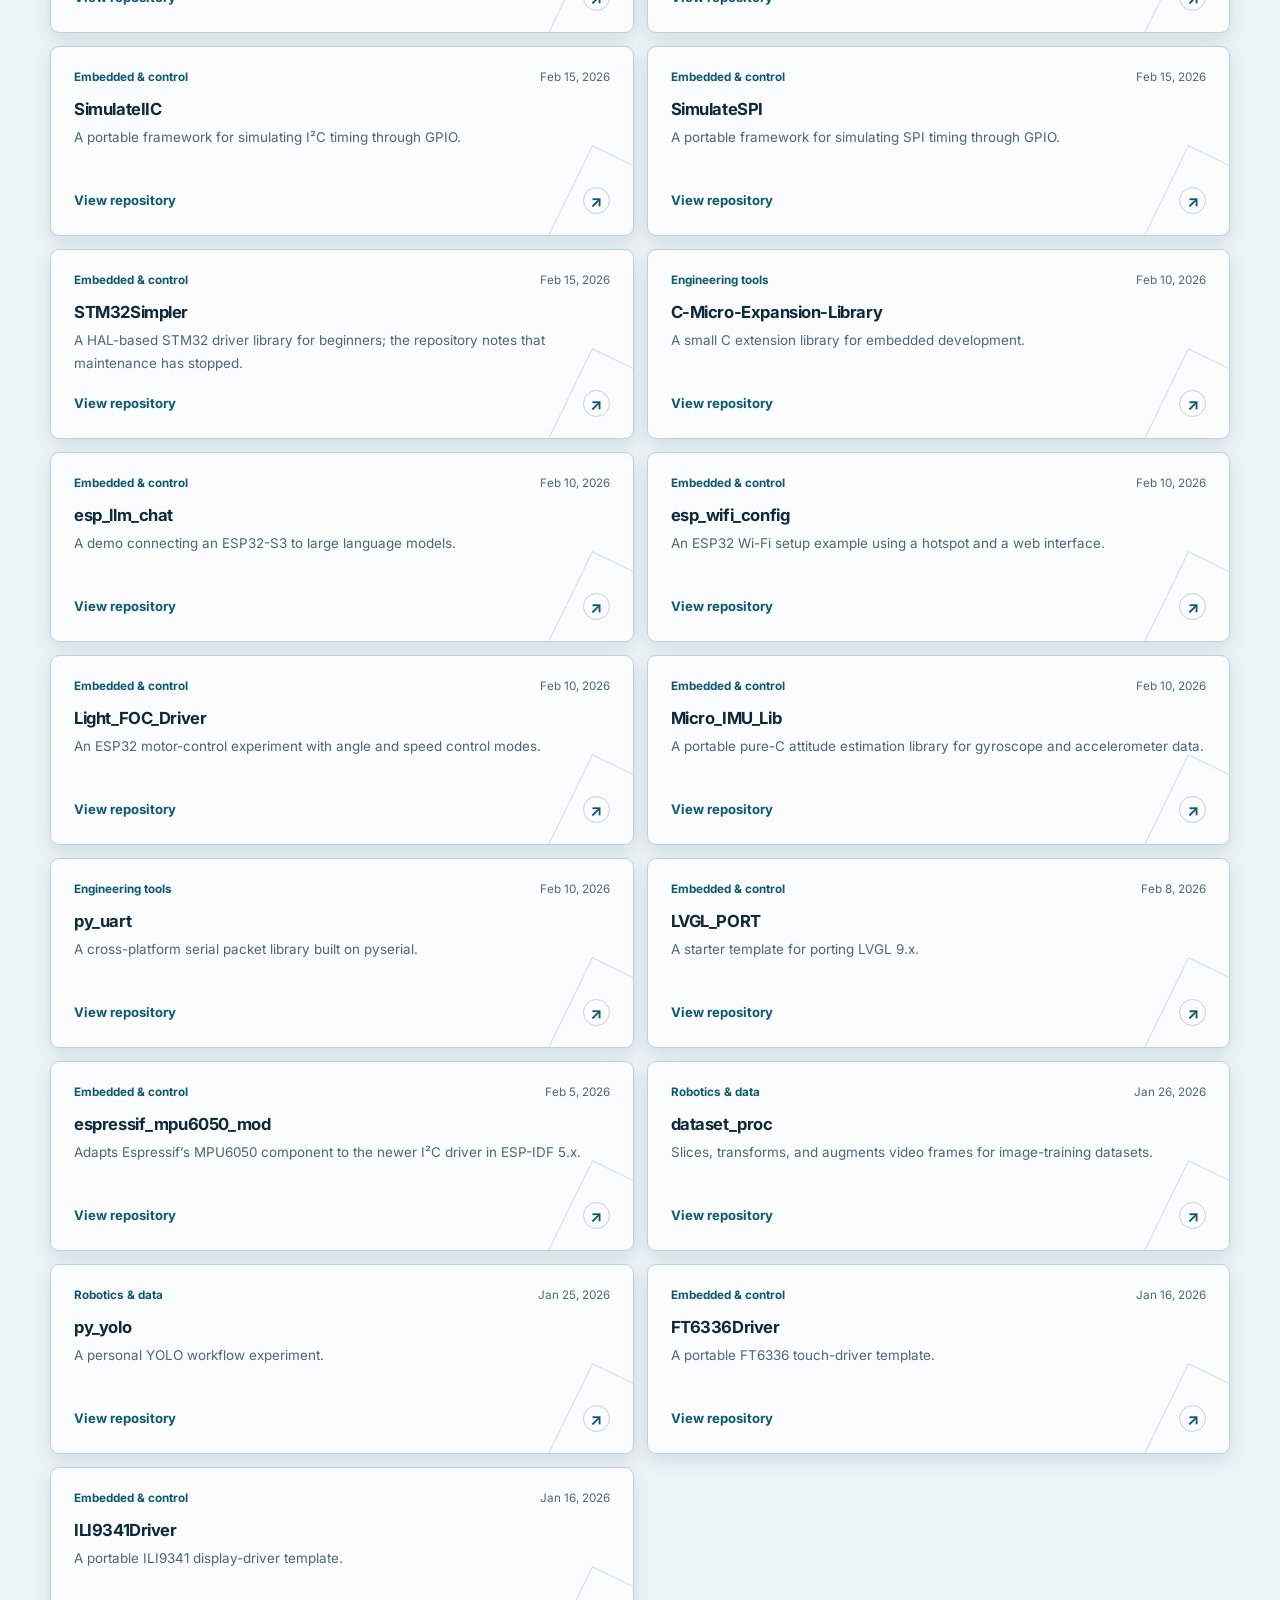
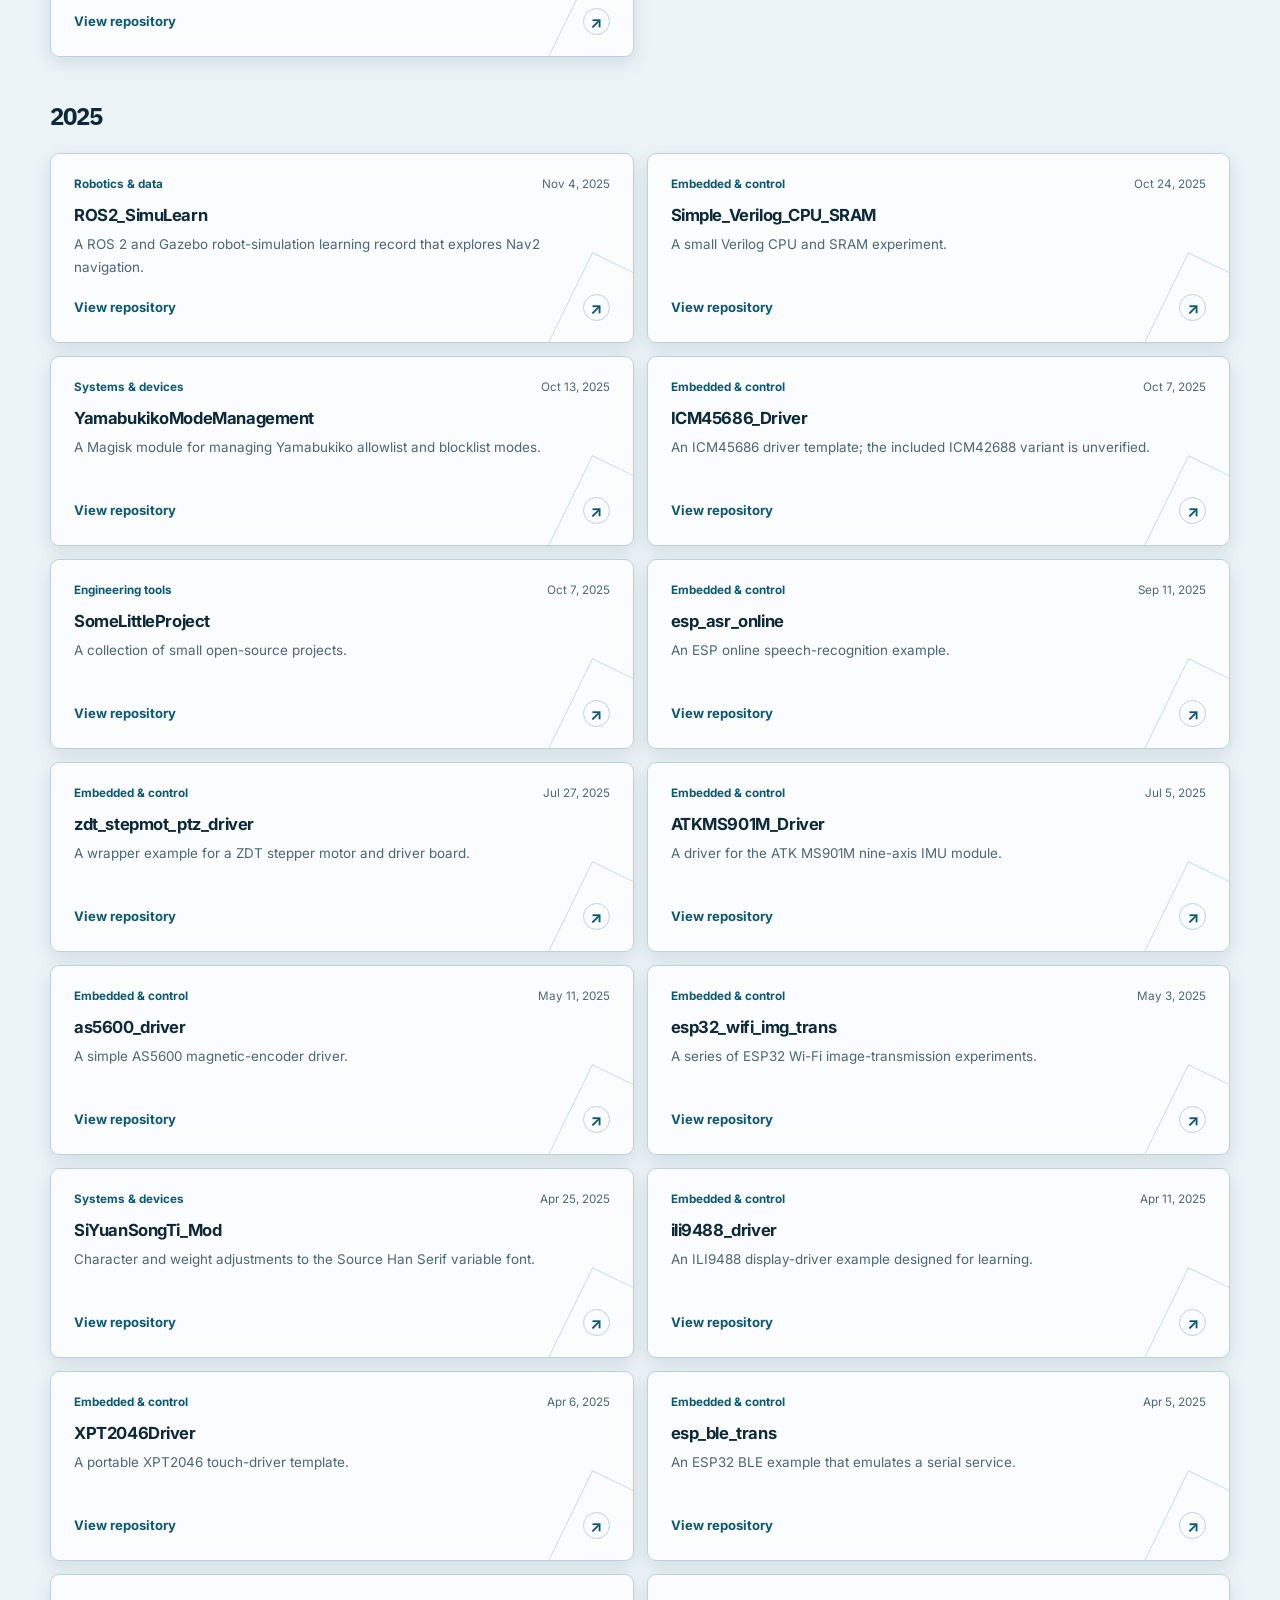
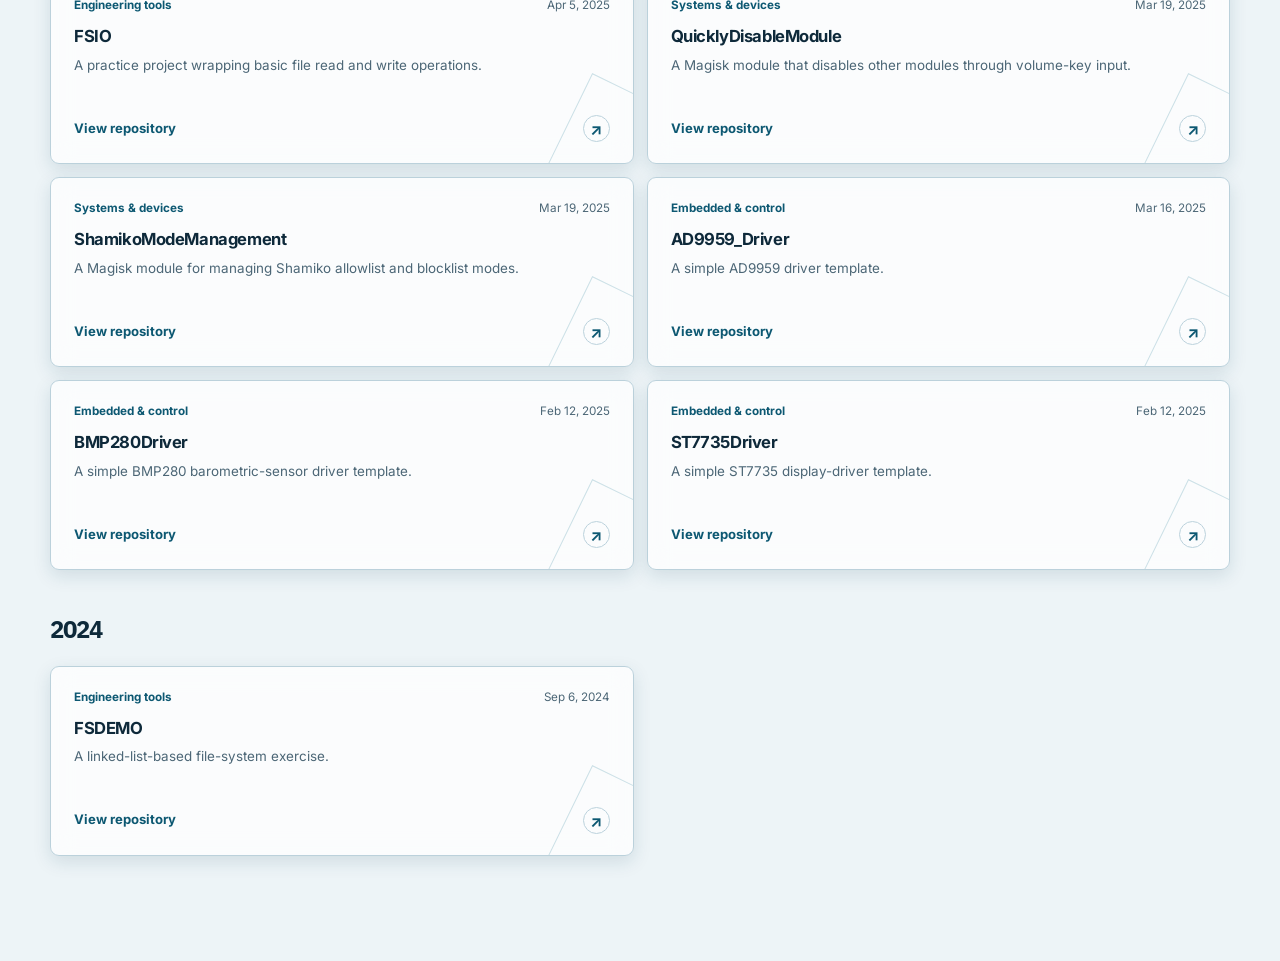
==== commit 309ad837: "change(homepage): 简化首页滚动体验 软件版本: 0.6.0  [change] 1. homepage: 移除滚动叙事并恢复静态内容流 2. atmosphere: 优化天气刷新与浅" ====
--- a/projects.html
+++ b/projects.html
@@ -7,6 +7,9 @@
   <meta property="og:title" content="全部项目 — Mathrix">
   <title>全部项目 — Mathrix</title>
   <script src="theme-init.js"></script>
+  <link rel="preconnect" href="https://fonts.googleapis.com">
+  <link rel="preconnect" href="https://fonts.gstatic.com" crossorigin>
+  <link href="https://fonts.googleapis.com/css2?family=IBM+Plex+Sans:wght@500;600;700&family=Inter:opsz,wght@14..32,400;14..32,500;14..32,600;14..32,700&family=Noto+Sans+SC:wght@400;500;600;700&family=Noto+Serif+SC:wght@600;700;800&display=swap" rel="stylesheet">
   <link rel="stylesheet" href="styles.css">
   <script defer src="data/projects.js"></script>
   <script defer src="data/i18n.js"></script>
@@ -25,7 +28,7 @@
     <noscript><p class="no-script">项目列表需要 JavaScript。你仍可在 <a href="https://github.com/Dreams-Possible?tab=repositories">GitHub 仓库列表</a>浏览全部项目。</p></noscript>
   </main>
 
-  <details class="atmosphere-tuner"><summary class="glass-surface" data-i18n="atmosphere">氛围</summary><div class="atmosphere-panel glass-surface"><label><span data-i18n="rainControl">雨量</span><input id="rain-density" type="range" min="0" max="100" value="55"><output id="rain-value" for="rain-density">55%</output></label><label><span data-i18n="meteorControl">流星频率</span><input id="meteor-rate" type="range" min="0" max="100" value="50"><output id="meteor-value" for="meteor-rate">50%</output></label></div></details>
+  <details class="atmosphere-tuner"><summary class="glass-surface" data-i18n="atmosphere">氛围</summary><div class="atmosphere-panel glass-surface"><label><span data-i18n="rainControl">雨量</span><input id="rain-density" type="range" min="0" max="100" value="50"><output id="rain-value" for="rain-density">50%</output></label><label><span data-i18n="meteorControl">流星频率</span><input id="meteor-rate" type="range" min="0" max="100" value="50"><output id="meteor-value" for="meteor-rate">50%</output></label></div></details>
   <footer class="site-footer glass-surface"><div class="shell footer-inner"><span>© <span id="year"></span> Mathrix</span><a href="index.html" data-i18n="backHome">返回首页</a></div></footer>
 </body>
 </html>
--- a/styles.css
+++ b/styles.css
@@ -48,9 +48,20 @@
   margin: 0;
   color: var(--text-primary);
   background: var(--canvas);
-  font-family: "Segoe UI", "Noto Sans SC", "Microsoft YaHei", system-ui, sans-serif;
   line-height: 1.65;
 }
+
+/* Role-based fallback stacks keep Latin and CJK glyphs intentional in either locale. */
+:root {
+  --font-body: "Inter", "Noto Sans SC", sans-serif;
+  --font-heading: "IBM Plex Sans", "Noto Serif SC", serif;
+}
+body { font-family: var(--font-body); }
+:where(h1, h2, h3),
+.hero-title { font-family: var(--font-heading); }
+.hero-title > span { display: block; }
+.hero-title > br { display: none; }
+.hero h1 { text-wrap: nowrap; }
 ::selection { background: var(--selection); }
 a { color: inherit; }
 button, select, input { font: inherit; }
@@ -62,8 +73,12 @@
 
 /* Shared chrome */
 .site-header {
-  position: relative;
-  z-index: 10;
+  position: fixed !important;
+  top: 0;
+  right: 0;
+  bottom: auto;
+  left: 0;
+  z-index: 40;
   border-bottom: 1px solid var(--border-subtle);
   background: var(--surface-glass);
   -webkit-backdrop-filter: blur(18px);
@@ -101,7 +116,7 @@
 .hero-layout { position: relative; display: grid; grid-template-columns: 1fr 1fr; align-items: center; gap: 24px; min-height: inherit; padding-block: 88px 110px; }
 .hero-copy { position: relative; z-index: 2; max-width: 610px; transform: translate3d(0, var(--scroll-shift), 0); }
 .section-index { margin: 0 0 22px; color: var(--accent); font-size: .83rem; font-weight: 700; letter-spacing: .04em; }
-.hero h1 { margin: 0; font-size: clamp(3.15rem, 5.8vw, 5.9rem); font-weight: 780; letter-spacing: -.085em; line-height: 1.16; text-wrap: balance; }
+.hero h1 { margin: 0; font-size: clamp(3.15rem, 5.8vw, 5.9rem); font-weight: 780; letter-spacing: -.085em; line-height: 1.16; text-wrap: nowrap; }
 .hero h1 span:last-child { color: var(--accent-strong); }
 .hero-intro { max-width: 590px; margin: 29px 0 0; color: var(--text-secondary); font-size: 1.06rem; line-height: 1.9; }
 .hero-actions { display: flex; flex-wrap: wrap; align-items: center; gap: 28px; margin-top: 38px; }
@@ -191,7 +206,20 @@
 .project-card-compact .project-card-action { padding-top: 10px; }
 .empty-state { padding: 42px 0; color: var(--text-secondary); }
 .no-script { padding: 24px; color: var(--text-secondary); background: var(--surface); border: 1px solid var(--border-subtle); border-radius: 8px; }
-.site-footer { border-top: 1px solid var(--border-subtle); background: var(--canvas-raised); color: var(--text-secondary); font-size: .83rem; }
+.site-footer {
+  position: fixed !important;
+  top: auto;
+  right: 0;
+  bottom: 0;
+  left: 0;
+  z-index: 40;
+  border-top: 1px solid var(--border-subtle);
+  background: var(--surface-glass);
+  color: var(--text-secondary);
+  -webkit-backdrop-filter: blur(18px);
+  backdrop-filter: blur(18px);
+  font-size: .83rem;
+}
 .footer-inner { display: flex; justify-content: space-between; align-items: center; gap: 16px; min-height: 77px; }
 .footer-inner a { color: var(--accent-strong); text-underline-offset: 4px; }
 
@@ -206,7 +234,9 @@
   .hero-layout { gap: 0; }
   .feature-grid { grid-template-columns: repeat(2, minmax(0, 1fr)); }
 }
+main { padding-top: 80px; padding-bottom: 77px; }
 @media (max-width: 760px) {
+  main { padding-top: 143px; padding-bottom: 92px; }
   .shell { width: min(100% - 32px, 620px); }
   .header-inner { flex-wrap: wrap; min-height: 0; padding-block: 16px; gap: 13px 16px; }
   .wordmark { font-size: 1.25rem; }
@@ -218,7 +248,7 @@
   .hero { min-height: 0; }
   .hero-layout { grid-template-columns: 1fr; gap: 13px; padding-block: 72px 84px; }
   .hero-copy { transform: none; }
-  .hero h1 { font-size: clamp(2.85rem, 10vw, 4.6rem); }
+  .hero h1 { font-size: clamp(2.85rem, 10vw, 4.6rem); text-wrap: wrap; }
   .hero-intro { font-size: 1rem; }
   .space-scene { justify-self: center; width: min(100%, 470px); height: 350px; transform: scale(.82); margin-block: -20px -38px; }
   .scroll-hint { bottom: 16px; }
@@ -311,7 +341,7 @@
   .discovery { margin-top: 0; }
 }
 
-/* One spatial journey: the scene stays behind the hero and the project field. */
+/* Static homepage layout; ambient weather remains behind the content. */
 :root[data-theme="light"] { --section-veil: rgba(235, 247, 251, .38); }
 :root[data-theme="dark"] { --section-veil: rgba(11, 16, 25, .42); }
 body[data-page="home"] { --journey: 0; --scene-x: 0px; --scene-y: 6vh; --scene-zoom: 1.32; --title-opacity: 1; --hint-opacity: 1; }
@@ -324,19 +354,19 @@
 body[data-page="home"] .scene-point { animation: point-breathe 4.5s ease-in-out infinite alternate; }
 body[data-page="home"] .point-two { animation-delay: -2s; }
 body[data-page="home"] .point-three { animation-delay: -3.5s; }
-body[data-page="home"] .hero { height: 205svh; min-height: 1350px; overflow: visible; isolation: auto; }
+body[data-page="home"] .hero { height: auto; min-height: 0; overflow: visible; isolation: auto; }
 body[data-page="home"] .hero::before { display: none; }
-body[data-page="home"] .hero-stage { height: 100svh; min-height: 680px; }
+body[data-page="home"] .hero-stage { position: relative; top: auto; height: auto; min-height: 0; overflow: visible; }
 body[data-page="home"] .hero-stage::before { display: none; }
-body[data-page="home"] .hero-layout { display: flex; align-items: center; min-height: 100%; }
+body[data-page="home"] .hero-layout { display: flex; align-items: center; min-height: 0; padding-block: 96px 88px; }
 body[data-page="home"] .hero-copy { max-width: 650px; width: 100%; opacity: 1; transform: none; }
 body[data-page="home"] .hero-title { position: relative; opacity: var(--title-opacity); }
-body[data-page="home"] .hero-title > span { display: inline-block; transform-origin: top left; will-change: transform; }
+body[data-page="home"] .hero-title > span { display: block; transform-origin: top left; }
 body[data-page="home"] .hero-copy > .section-index,
 body[data-page="home"] .hero-intro,
 body[data-page="home"] .hero-actions { opacity: var(--copy-opacity, 1); transform: translate3d(0, var(--scroll-shift, 0px), 0); }
 body[data-page="home"] .scroll-hint { opacity: var(--hint-opacity); }
-body[data-page="home"] .discovery { margin-top: -52svh; border-radius: 24px 24px 0 0; background: var(--section-veil); box-shadow: 0 -28px 65px var(--shadow); -webkit-backdrop-filter: none; backdrop-filter: none; }
+body[data-page="home"] .discovery { margin-top: 0; border-radius: 0; background: transparent; box-shadow: none; -webkit-backdrop-filter: none; backdrop-filter: none; }
 body[data-page="home"] .discovery::before { opacity: .16; }
 body[data-page="home"] .project-card { background: var(--surface-glass); }
 body[data-page="home"] .rain-field { opacity: .37; animation-duration: 5.5s; }
@@ -349,7 +379,7 @@
 @media (max-width: 760px) {
   body[data-page="home"] .hero { height: auto; min-height: 0; }
   body[data-page="home"] .hero-stage { position: relative; height: auto; min-height: 0; }
-  body[data-page="home"] .hero-layout { min-height: 0; padding-block: 76px 265px; }
+  body[data-page="home"] .hero-layout { min-height: 0; padding-block: 76px 84px; }
   body[data-page="home"] .hero-copy { max-width: 100%; }
   body[data-page="home"] .space-scene { top: 70%; right: -12%; width: 70vw; height: 64vw; max-height: 350px; transform: scale(.78); opacity: .45; }
   body[data-page="home"] .discovery { margin-top: 0; }
@@ -371,13 +401,13 @@
 .glass-surface > :not(.glass-light) { position: relative; z-index: 1; }
 .glass-light { position: absolute; inset: 0; z-index: 0; opacity: 0; pointer-events: none; background: radial-gradient(circle 210px at var(--light-x, -250px) var(--light-y, -250px), rgba(143, 239, 246, .29) 0%, rgba(120, 210, 232, .12) 38%, transparent 75%), radial-gradient(circle 62px at var(--light-x, -250px) var(--light-y, -250px), rgba(255, 255, 255, .27), transparent 80%); -webkit-mask-image: radial-gradient(circle 230px at var(--light-x, -250px) var(--light-y, -250px), black 18%, transparent 83%); mask-image: radial-gradient(circle 230px at var(--light-x, -250px) var(--light-y, -250px), black 18%, transparent 83%); mix-blend-mode: screen; transition: opacity .14s ease; }
 .glass-light.is-active { -webkit-backdrop-filter: blur(6px) saturate(150%); backdrop-filter: blur(6px) saturate(150%); }
-:root[data-theme="light"] .glass-light { background: radial-gradient(circle 225px at var(--light-x, -250px) var(--light-y, -250px), rgba(36, 169, 198, .27), rgba(93, 154, 216, .11) 43%, transparent 76%), radial-gradient(circle 105px at var(--light-x, -250px) var(--light-y, -250px), transparent 69%, rgba(28, 151, 177, .16) 74%, transparent 88%), radial-gradient(circle 35px at var(--light-x, -250px) var(--light-y, -250px), rgba(255, 255, 255, .75), transparent 85%); mix-blend-mode: normal; }
+:root[data-theme="light"] .glass-light { background: radial-gradient(circle 245px at var(--light-x, -250px) var(--light-y, -250px), rgba(255, 255, 255, .82) 0%, rgba(219, 245, 252, .56) 27%, rgba(92, 176, 211, .22) 57%, transparent 82%); mix-blend-mode: normal; }
 .project-card::before { display: none; }
 .project-card:hover, .project-card:focus-visible { box-shadow: 0 18px 42px var(--shadow), inset 0 0 0 1px var(--glow); }
 .search-field { padding: 7px 10px; background: var(--surface-glass); border: 1px solid var(--border-subtle); border-radius: 8px; -webkit-backdrop-filter: blur(14px); backdrop-filter: blur(14px); }
 .search-field input { background: transparent; border: 0; padding: 2px 0; }
 .search-field input:focus-visible { outline-offset: 2px; }
-.atmosphere-tuner { position: fixed; right: 24px; bottom: 22px; z-index: 30; }
+.atmosphere-tuner { position: fixed; right: 24px; bottom: 99px; z-index: 50; }
 .atmosphere-tuner summary { display: block; min-width: 106px; padding: 10px 15px; color: var(--text-primary); background: var(--surface-glass); border: 1px solid var(--border-subtle); border-radius: 9px; box-shadow: 0 8px 25px var(--shadow); -webkit-backdrop-filter: blur(18px); backdrop-filter: blur(18px); font-size: .78rem; font-weight: 700; cursor: pointer; list-style: none; }
 .atmosphere-tuner summary::-webkit-details-marker { display: none; }
 .atmosphere-tuner summary::after { content: "✦"; float: right; margin-left: 13px; color: var(--accent); }
@@ -385,31 +415,12 @@
 .atmosphere-panel label { display: grid; grid-template-columns: 1fr auto; gap: 5px 12px; align-items: center; font-size: .82rem; font-weight: 650; }
 .atmosphere-panel input { grid-column: 1 / -1; width: 100%; accent-color: var(--accent); cursor: pointer; }
 .atmosphere-panel output { color: var(--text-secondary); font-size: .75rem; }
-@media (max-width: 760px) { .atmosphere-tuner { right: 14px; bottom: 14px; } .atmosphere-panel { width: min(270px, calc(100vw - 28px)); } }
+@media (max-width: 760px) { .atmosphere-tuner { right: 14px; bottom: 106px; } .atmosphere-panel { width: min(270px, calc(100vw - 28px)); } }
 @media (prefers-reduced-motion: reduce) { .glass-light { transition: none; } .weather-canvas { display: none; } }
 
-/* The project list continues the same canvas; the animated title settles in its final place. */
-body[data-page="home"].motion-ready .hero-copy .hero-title { visibility: hidden; }
-body[data-page="home"] .discovery { margin-top: -52svh; padding: 0 0 105px; border: 0; border-radius: 0; background: transparent; box-shadow: none; }
+/* Homepage content follows a single, static document flow. */
+body[data-page="home"] .discovery { margin-top: 0; padding: 0 0 105px; border: 0; border-radius: 0; background: transparent; box-shadow: none; }
 body[data-page="home"] .discovery::before { display: none; }
-.journey-title { position: relative; z-index: 3; display: none; margin: 0 0 52px; font-size: clamp(3.15rem, 5.8vw, 5.9rem); font-weight: 780; letter-spacing: -.085em; line-height: 1.16; white-space: nowrap; }
-body[data-page="home"].motion-ready .journey-title { display: block; }
-.journey-title span { display: inline-block; transform-origin: top left; will-change: transform; }
-.journey-title span:last-child { color: var(--accent-strong); }
-@media (max-width: 760px) {
-  body[data-page="home"].motion-ready .hero-copy .hero-title { visibility: visible; }
-  body[data-page="home"] .discovery { margin-top: 0; padding-block: 42px 80px; }
-  body[data-page="home"].motion-ready .journey-title { display: none; }
-}
-@media (prefers-reduced-motion: reduce) {
-  body[data-page="home"].motion-ready .hero-copy .hero-title { visibility: visible; }
-  body[data-page="home"] .discovery { margin-top: 0; padding-top: 45px; }
-  body[data-page="home"].motion-ready .journey-title { display: block; white-space: normal; }
-  .journey-title span { transform: none !important; }
-}
-body[data-page="home"]:not(.motion-ready) .hero { height: auto; min-height: 0; }
-body[data-page="home"]:not(.motion-ready) .hero-stage { position: relative; height: auto; min-height: 0; }
-body[data-page="home"]:not(.motion-ready) .discovery { margin-top: 0; padding-top: 48px; }
 
 /* Crisp shared geometry and a true glass archive surface. */
 body[data-page="home"] .space-scene::before { display: none; }
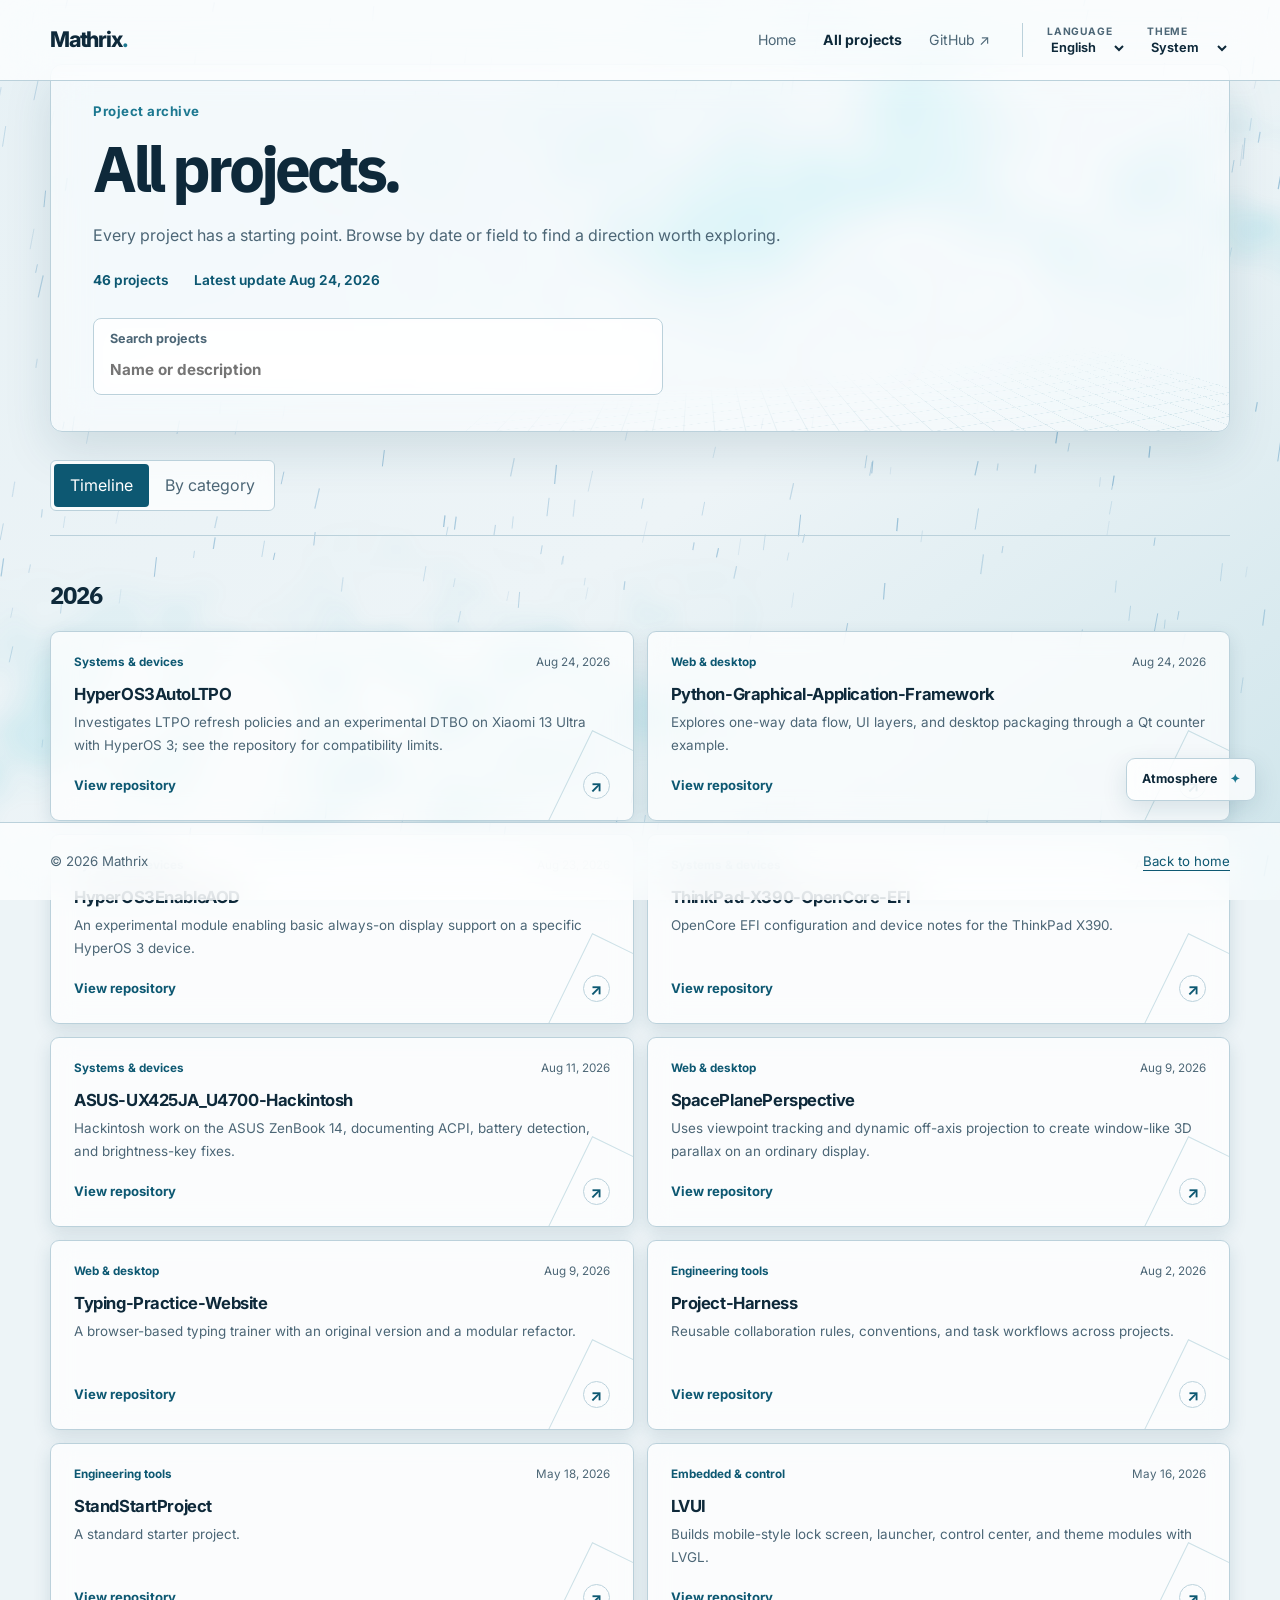
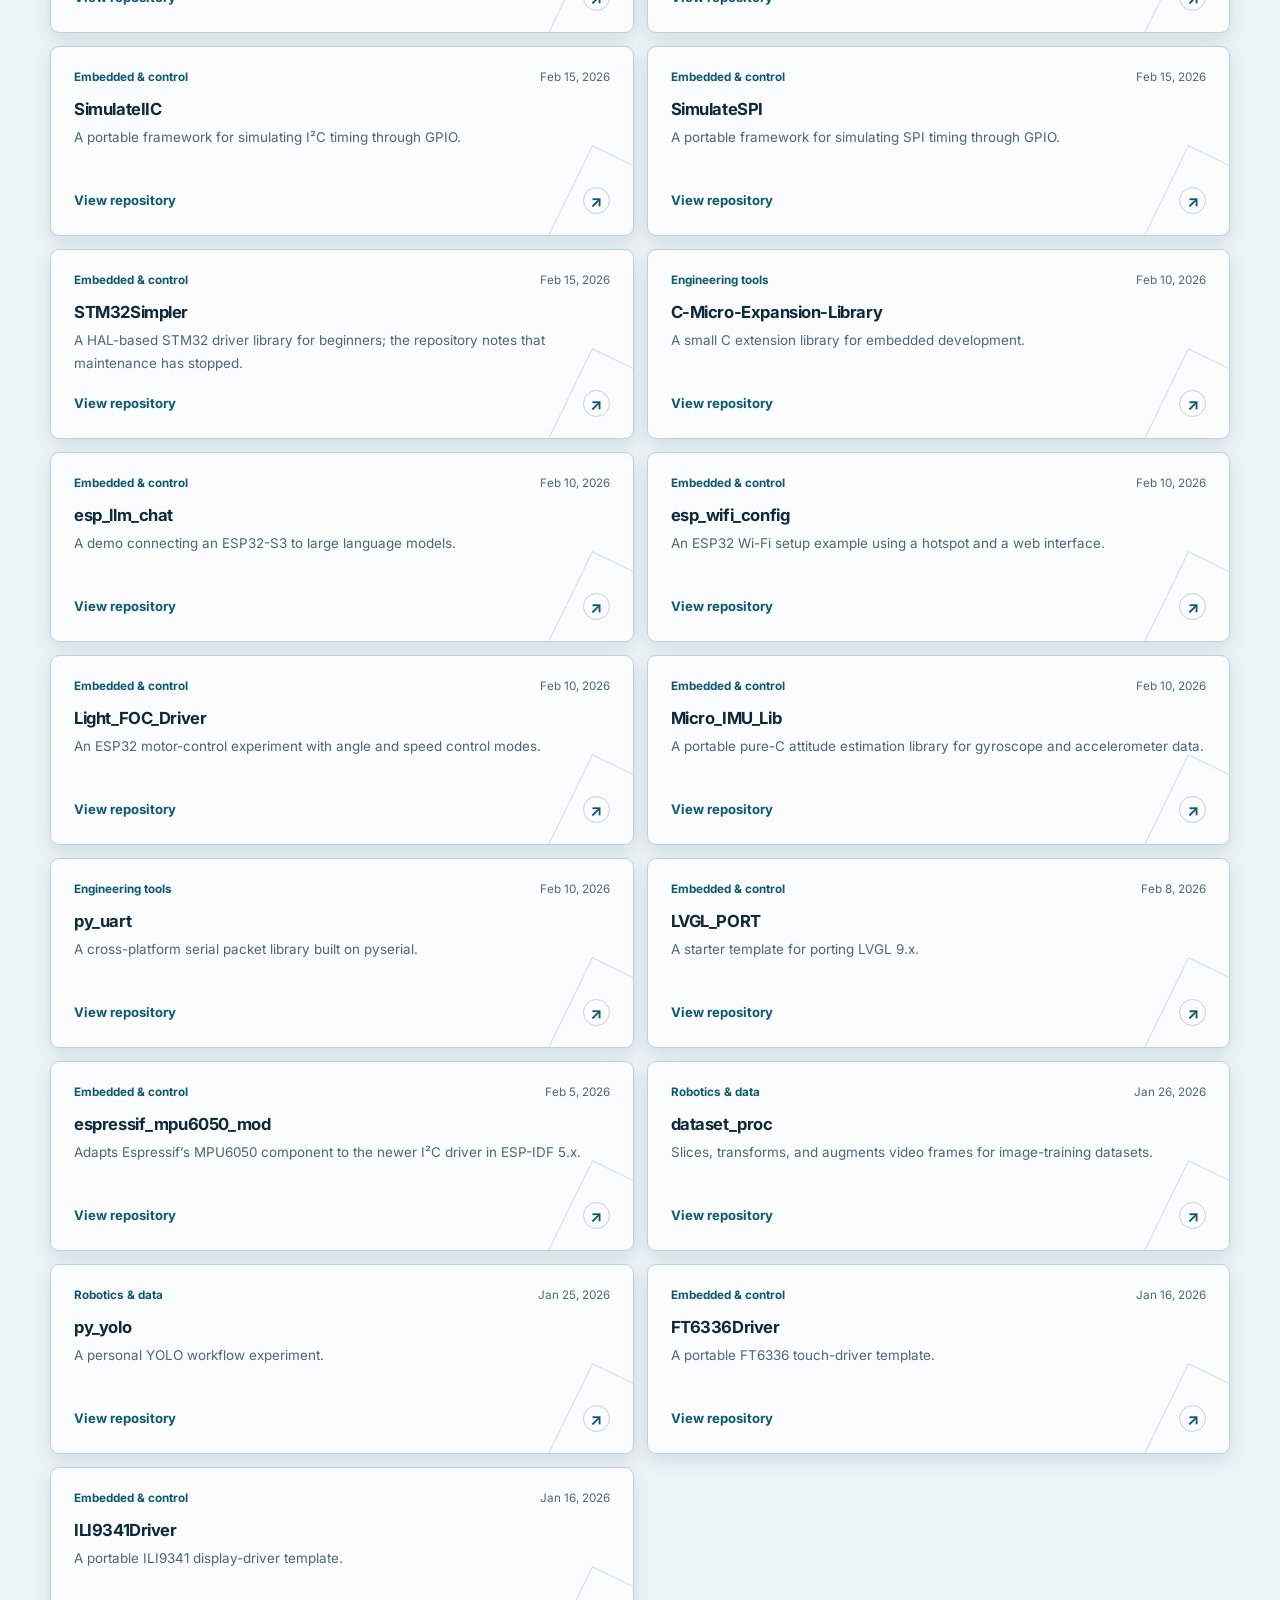
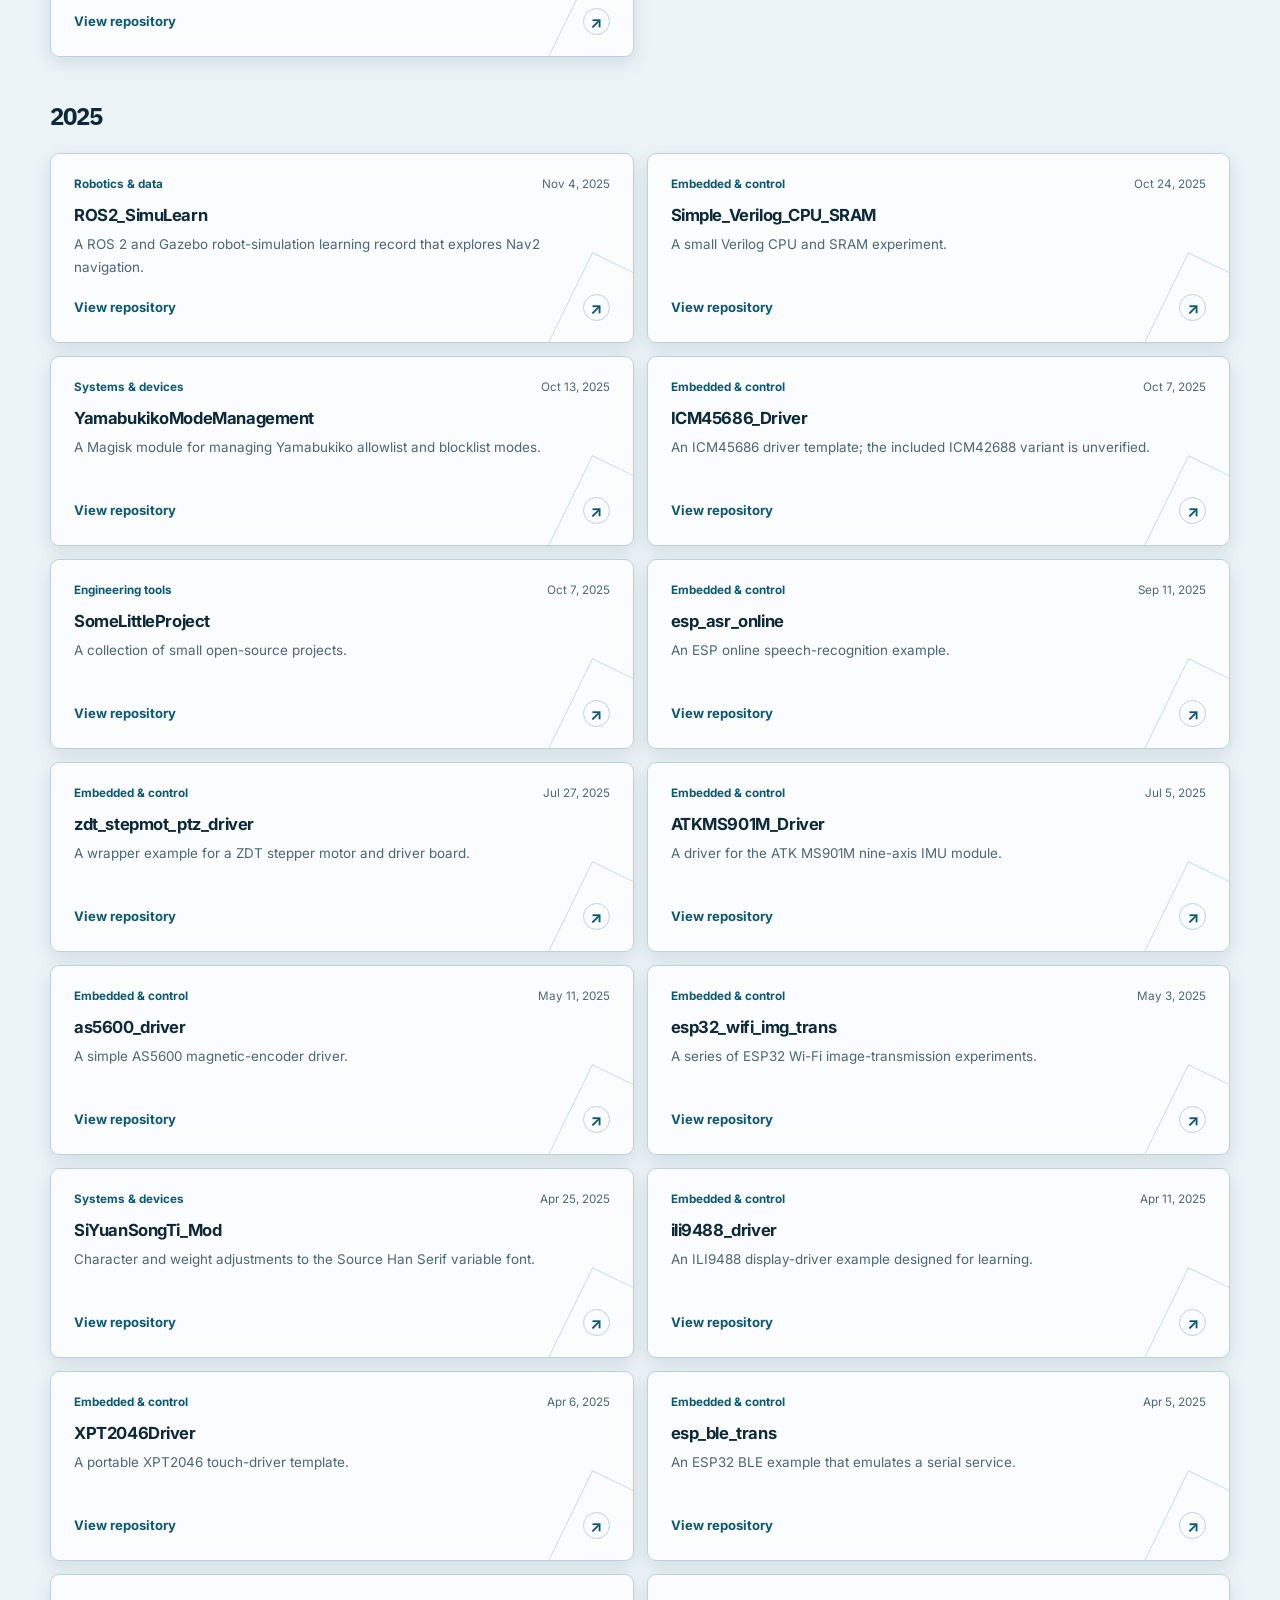
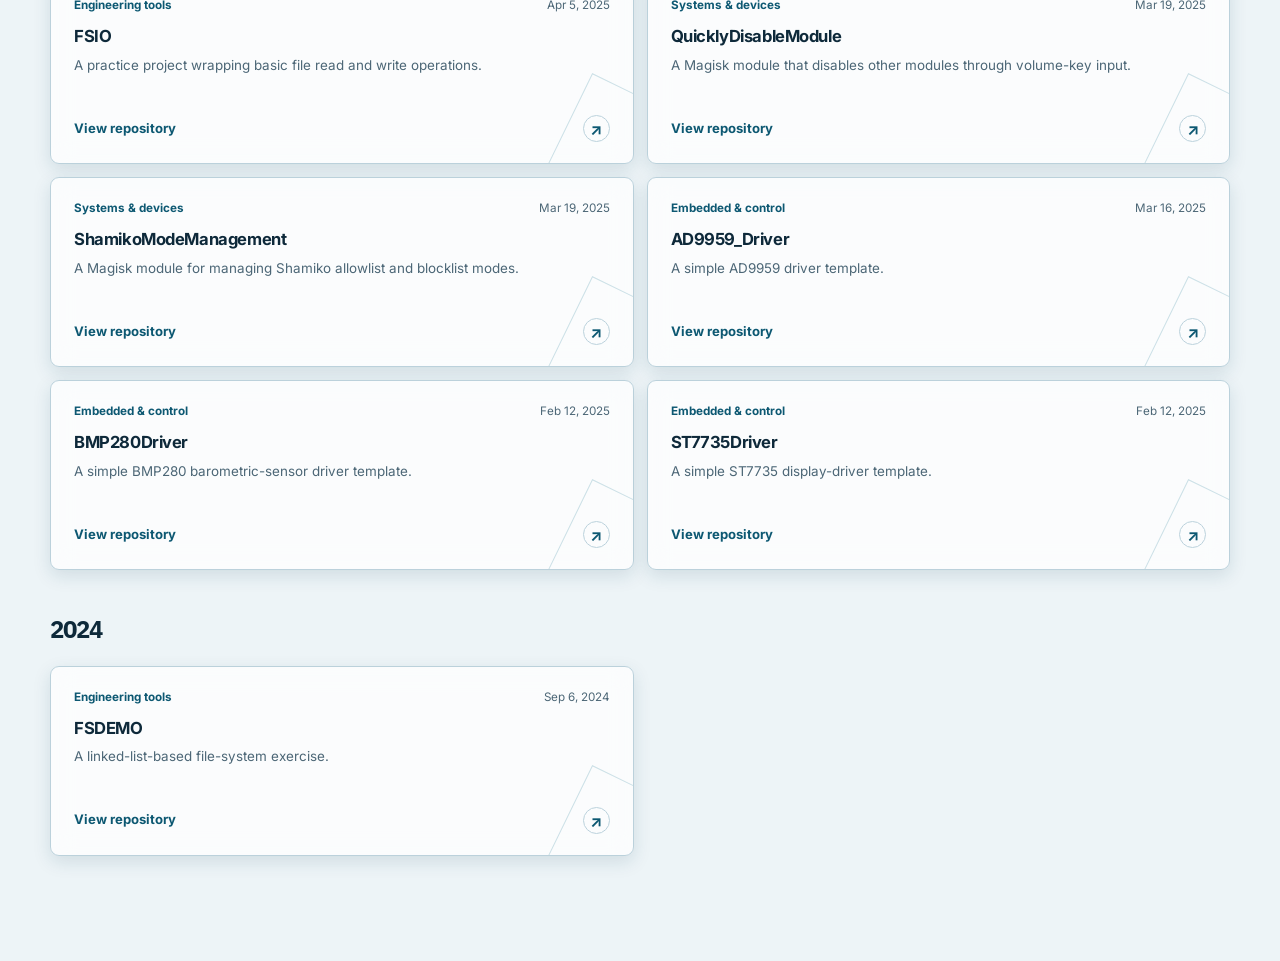
==== commit 4436822a: "feature(atmosphere): 统一项目页氛围设置 软件版本: 0.10.3  [feature] 1. atmosphere: 为项目页补齐效果开关及恢复默认操作  [change] 1." ====
--- a/projects.html
+++ b/projects.html
@@ -28,7 +28,7 @@
     <noscript><p class="no-script">项目列表需要 JavaScript。你仍可在 <a href="https://github.com/Dreams-Possible?tab=repositories">GitHub 仓库列表</a>浏览全部项目。</p></noscript>
   </main>
 
-  <details class="atmosphere-tuner"><summary class="glass-surface" data-i18n="atmosphere">氛围</summary><div class="atmosphere-panel glass-surface"><label><span data-i18n="rainControl">雨量</span><input id="rain-density" type="range" min="0" max="100" value="50"><output id="rain-value" for="rain-density">50%</output></label><label><span data-i18n="meteorControl">流星频率</span><input id="meteor-rate" type="range" min="0" max="100" value="50"><output id="meteor-value" for="meteor-rate">50%</output></label></div></details>
+  <details class="atmosphere-tuner"><summary class="glass-surface" data-i18n="atmosphere">氛围</summary><div class="atmosphere-panel glass-surface"><label class="toggle-control"><span data-i18n="fogControl">雾气</span><input id="fog-enabled" type="checkbox" role="switch" checked></label><label class="toggle-control"><span data-i18n="rainToggle">雨滴</span><input id="rain-enabled" type="checkbox" role="switch" checked></label><label><span data-i18n="rainControl">雨量</span><input id="rain-density" type="range" min="0" max="100" value="50"><output id="rain-value" for="rain-density">50%</output></label><label class="toggle-control"><span data-i18n="meteorToggle">流星</span><input id="meteors-enabled" type="checkbox" role="switch" checked></label><label><span data-i18n="meteorControl">流星频率</span><input id="meteor-rate" type="range" min="0" max="100" value="50"><output id="meteor-value" for="meteor-rate">50%</output></label><label class="toggle-control"><span data-i18n="pointerControl">指针光场</span><input id="pointer-enabled" type="checkbox" role="switch" checked></label><label class="toggle-control"><span data-i18n="sceneMotionControl">线框呼吸</span><input id="scene-motion-enabled" type="checkbox" role="switch" checked></label><label class="toggle-control"><span data-i18n="narrativeControl">滚动叙事</span><input id="narrative-enabled" type="checkbox" role="switch" checked></label><button class="atmosphere-reset" id="reset-atmosphere" type="button" data-i18n="resetAtmosphere">恢复默认</button></div></details>
   <footer class="site-footer glass-surface"><div class="shell footer-inner"><span>© <span id="year"></span> Mathrix</span><a href="index.html" data-i18n="backHome">返回首页</a></div></footer>
 </body>
 </html>
--- a/styles.css
+++ b/styles.css
@@ -57,11 +57,11 @@
   --font-heading: "IBM Plex Sans", "Noto Serif SC", serif;
 }
 body { font-family: var(--font-body); }
+:root[data-language-pending="true"] body { visibility: hidden; }
 :where(h1, h2, h3),
 .hero-title { font-family: var(--font-heading); }
 .hero-title > span { display: block; }
 .hero-title > br { display: none; }
-.hero h1 { text-wrap: nowrap; }
 ::selection { background: var(--selection); }
 a { color: inherit; }
 button, select, input { font: inherit; }
@@ -80,9 +80,6 @@
   left: 0;
   z-index: 40;
   border-bottom: 1px solid var(--border-subtle);
-  background: var(--surface-glass);
-  -webkit-backdrop-filter: blur(18px);
-  backdrop-filter: blur(18px);
 }
 .header-inner { display: flex; align-items: center; gap: 32px; min-height: 80px; }
 .wordmark { flex: 0 0 auto; font-size: 1.35rem; font-weight: 780; letter-spacing: -.055em; line-height: 1; text-decoration: none; }
@@ -91,30 +88,11 @@
 .main-nav a { color: var(--text-secondary); font-size: .88rem; text-decoration: none; white-space: nowrap; }
 .main-nav a:hover, .main-nav a[aria-current="page"] { color: var(--text-primary); }
 .main-nav a[aria-current="page"] { font-weight: 700; }
-.preferences { display: flex; align-items: center; gap: 8px; padding-left: 24px; border-left: 1px solid var(--border-subtle); }
-.preference-select { min-width: 73px; padding: 6px 21px 6px 9px; color: var(--text-primary); background: var(--surface); border: 1px solid var(--border-subtle); border-radius: 6px; font-size: .78rem; cursor: pointer; }
-.theme-select { min-width: 105px; }
+.preferences { display: flex; align-items: center; }
+.preference-select { cursor: pointer; }
 
 /* An abstract spatial field: depth and motion without a literal logo. */
-.hero {
-  --scroll-progress: 0;
-  --scene-scale: 1;
-  position: relative;
-  isolation: isolate;
-  min-height: min(780px, calc(100svh - 80px));
-  overflow: clip;
-  background: radial-gradient(ellipse at 72% 45%, var(--glow), transparent 42%), linear-gradient(160deg, var(--hero-top), var(--hero-bottom));
-  border-bottom: 1px solid var(--border-subtle);
-}
-.hero::before { content: ""; position: absolute; inset: 0; z-index: -1; opacity: .25; background-image: radial-gradient(var(--scene-line) .55px, transparent .55px); background-size: 9px 9px; mask-image: linear-gradient(90deg, transparent 15%, black 70%); }
-.hero-environment { position: absolute; inset: 0; z-index: -1; overflow: hidden; pointer-events: none; }
-.nebula { position: absolute; width: 54vw; min-width: 460px; aspect-ratio: 1; border-radius: 50%; filter: blur(64px); opacity: .52; animation: nebula-drift 15s ease-in-out infinite alternate paused; }
-.nebula-one { top: -38%; right: -11%; background: radial-gradient(circle, var(--glow), transparent 64%); }
-.nebula-two { bottom: -77%; left: -15%; background: radial-gradient(circle, var(--accent-soft), transparent 63%); animation-duration: 18s; animation-direction: alternate-reverse; }
-.particle-field { position: absolute; inset: -15%; opacity: .65; background-image: radial-gradient(circle at 12% 19%, var(--scene-line) 1px, transparent 2px), radial-gradient(circle at 73% 32%, var(--scene-line) 1px, transparent 2px), radial-gradient(circle at 84% 76%, var(--scene-line) 1px, transparent 2px), radial-gradient(circle at 40% 66%, var(--scene-line) 1px, transparent 2px); background-size: 333px 241px, 421px 319px, 271px 389px, 493px 371px; animation: particle-drift 18s linear infinite paused; }
-.hero.motion-active .nebula, .hero.motion-active .particle-field { animation-play-state: running; }
-.hero-layout { position: relative; display: grid; grid-template-columns: 1fr 1fr; align-items: center; gap: 24px; min-height: inherit; padding-block: 88px 110px; }
-.hero-copy { position: relative; z-index: 2; max-width: 610px; transform: translate3d(0, var(--scroll-shift), 0); }
+.hero-copy { position: relative; z-index: 2; }
 .section-index { margin: 0 0 22px; color: var(--accent); font-size: .83rem; font-weight: 700; letter-spacing: .04em; }
 .hero h1 { margin: 0; font-size: clamp(3.15rem, 5.8vw, 5.9rem); font-weight: 780; letter-spacing: -.085em; line-height: 1.16; text-wrap: nowrap; }
 .hero h1 span:last-child { color: var(--accent-strong); }
@@ -127,12 +105,10 @@
 .scroll-hint { position: absolute; bottom: 24px; left: 50%; z-index: 2; display: flex; align-items: center; gap: 13px; transform: translateX(-50%); color: var(--text-secondary); font-size: .75rem; }
 .scroll-hint span:last-child { font-size: 1.2rem; }
 
-.space-scene { position: relative; width: min(100%, 560px); height: 490px; justify-self: end; perspective: 900px; transform: translate3d(0, var(--scroll-shift), 0) scale(var(--scene-scale)); transform-origin: 50% 55%; }
-.space-scene::before { content: ""; position: absolute; inset: 8%; border-radius: 50%; background: radial-gradient(circle, var(--glow), transparent 58%); filter: blur(35px); }
+.space-scene { perspective: 900px; }
 .scene-grid { position: absolute; left: -14%; right: -14%; bottom: -34%; height: 105%; background-image: linear-gradient(var(--scene-line) 1px, transparent 1px), linear-gradient(90deg, var(--scene-line) 1px, transparent 1px); background-size: 32px 32px; opacity: .62; transform: rotateX(68deg) rotateZ(-23deg); mask-image: linear-gradient(to top, black 12%, transparent 88%); }
-.scene-halo { position: absolute; inset: 11% 13%; border: 1px solid var(--scene-line); border-radius: 50%; transform: rotateY(65deg) rotateZ(-24deg); box-shadow: 0 0 30px var(--glow), inset 0 0 28px var(--glow); animation: halo-breathe 12s ease-in-out infinite paused; }
-.hero.motion-active .scene-halo { animation-play-state: running; }
-.scene-frame { position: absolute; top: 50%; left: 50%; width: 260px; height: 260px; margin: -130px 0 0 -130px; border: 1px solid var(--scene-line); border-radius: 19px; background: var(--scene-glass); box-shadow: 0 24px 45px var(--shadow), inset 0 0 40px var(--glow); -webkit-backdrop-filter: blur(5px); backdrop-filter: blur(5px); }
+.scene-halo { position: absolute; inset: 11% 13%; border: 1px solid var(--scene-line); border-radius: 50%; transform: rotateY(65deg) rotateZ(-24deg); box-shadow: 0 0 30px var(--glow), inset 0 0 28px var(--glow); }
+.scene-frame { position: absolute; top: 50%; left: 50%; width: 260px; height: 260px; margin: -130px 0 0 -130px; border: 1px solid var(--scene-line); border-radius: 19px; background: var(--scene-glass); box-shadow: 0 24px 45px var(--shadow), inset 0 0 40px var(--glow); }
 .frame-far { transform: translate3d(76px, -71px, -170px) rotateY(-25deg) rotateZ(18deg); opacity: .43; }
 .frame-mid { transform: translate3d(34px, -29px, -70px) rotateY(-21deg) rotateZ(12deg); opacity: .7; }
 .frame-near { transform: translate3d(-17px, 23px, 30px) rotateY(-16deg) rotateZ(6deg); border-color: var(--border-active); background: linear-gradient(135deg, transparent, var(--scene-glass) 55%, var(--glow)); box-shadow: 17px 33px 49px var(--shadow), inset 0 0 43px var(--glow); }
@@ -143,9 +119,7 @@
 .scene-point { position: absolute; width: 7px; height: 7px; border: 1px solid var(--accent); border-radius: 50%; background: var(--surface); box-shadow: 0 0 0 7px var(--glow); }
 .point-one { left: 11%; top: 53%; }.point-two { right: 15%; top: 26%; }.point-three { right: 19%; bottom: 19%; }
 
-/* Discovery keeps movement close to the pointer, while copy remains stable. */
-.discovery { position: relative; padding: 94px 0 105px; background: var(--canvas); }
-.discovery::before { content: ""; position: absolute; top: 0; right: 0; width: 45%; height: 350px; background: radial-gradient(circle at 60% 20%, var(--glow), transparent 70%); opacity: .38; pointer-events: none; }
+/* Project discovery surfaces. */
 .section-heading { position: relative; display: flex; align-items: end; justify-content: space-between; gap: 28px; margin-bottom: 34px; }
 .section-heading .section-index { margin-bottom: 9px; }
 .section-heading h2 { margin: 0; font-size: clamp(2rem, 3.4vw, 3rem); letter-spacing: -.055em; line-height: 1.22; }
@@ -154,21 +128,19 @@
 .shuffle-action:hover { border-color: var(--border-active); background: var(--surface); transform: translateY(-2px); }
 .shuffle-action span:last-child { font-size: 1.3rem; line-height: 1; }
 .feature-grid { display: grid; grid-template-columns: repeat(3, minmax(0, 1fr)); gap: 16px; perspective: 1300px; }
-.project-card { --tilt-x: 0deg; --tilt-y: 0deg; --pointer-x: 50%; --pointer-y: 50%; position: relative; display: flex; flex-direction: column; min-width: 0; min-height: 256px; padding: 24px; overflow: hidden; color: var(--text-primary); background: var(--surface-glass); border: 1px solid var(--border-subtle); border-radius: 9px; box-shadow: 0 12px 27px var(--shadow); text-decoration: none; -webkit-backdrop-filter: blur(12px); backdrop-filter: blur(12px); transform: perspective(900px) translateY(0) rotateX(0deg) rotateY(0deg); transition: transform .3s ease, border-color .25s ease, box-shadow .3s ease; }
-.project-card::before { content: ""; position: absolute; inset: 0; opacity: 0; background: radial-gradient(circle at var(--pointer-x) var(--pointer-y), var(--glow), transparent 43%); transition: opacity .28s ease; pointer-events: none; }
+.project-card { position: relative; display: flex; flex-direction: column; min-width: 0; min-height: 256px; padding: 24px; overflow: hidden; color: var(--text-primary); background: var(--surface-glass); border: 1px solid var(--border-subtle); border-radius: 9px; box-shadow: 0 12px 27px var(--shadow); text-decoration: none; -webkit-backdrop-filter: blur(12px); backdrop-filter: blur(12px); transition: border-color .25s ease, box-shadow .3s ease, background .3s ease; }
 .project-card::after { content: ""; position: absolute; right: -41px; bottom: -41px; width: 110px; height: 110px; border: 1px solid var(--scene-line); transform: rotate(26deg); opacity: .48; pointer-events: none; }
-.project-card:hover, .project-card:focus-visible { z-index: 2; border-color: var(--border-active); background: var(--surface); box-shadow: 0 28px 50px var(--shadow), 0 0 0 1px var(--glow); transform: perspective(900px) translateY(-9px) rotateX(var(--tilt-x)) rotateY(var(--tilt-y)); }
-.project-card:hover::before, .project-card:focus-visible::before { opacity: 1; }
-.project-card:active { transform: perspective(900px) translateY(-2px) scale(.99); }
+.project-card:hover, .project-card:focus-visible { z-index: 2; border-color: var(--border-active); box-shadow: 0 18px 42px var(--shadow), inset 0 0 0 1px var(--glow); }
+.project-card:active { transform: scale(.99); }
 .project-meta { position: relative; z-index: 1; display: flex; justify-content: space-between; align-items: start; gap: 10px; color: var(--text-secondary); font-size: .73rem; }
 .project-category { color: var(--accent-strong); font-weight: 700; }
 .project-date { flex: 0 0 auto; white-space: nowrap; }
-.project-name { position: relative; z-index: 1; margin: 22px 0 9px; font-size: 1.12rem; letter-spacing: -.025em; line-height: 1.35; overflow-wrap: anywhere; }
+.project-name { position: relative; z-index: 1; margin: 22px 0 9px; font-size: 1.12rem; letter-spacing: -.025em; line-height: 1.35; overflow-wrap: anywhere; transition: color .25s ease; }
 .project-description { position: relative; z-index: 1; color: var(--text-secondary); font-size: .87rem; line-height: 1.73; }
 .project-card-action { position: relative; z-index: 1; display: flex; justify-content: space-between; align-items: center; gap: 14px; margin-top: auto; padding-top: 20px; color: var(--accent-strong); font-size: .82rem; font-weight: 700; }
-.project-card-arrow { display: grid; place-items: center; width: 27px; height: 27px; border: 1px solid var(--border-subtle); border-radius: 50%; font-size: 1rem; transition: transform .25s ease, background .25s ease; }
-.project-card:hover .project-card-arrow, .project-card:focus-visible .project-card-arrow { transform: translate(2px, -2px); background: var(--accent-soft); }
-.archive-action { position: relative; display: flex; align-items: center; gap: 40px; min-height: 172px; margin-top: 31px; padding: 28px 36px; overflow: hidden; color: var(--text-primary); background: linear-gradient(112deg, var(--canvas-raised), var(--surface)); border: 1px solid var(--border-active); border-radius: 10px; box-shadow: 0 17px 36px var(--shadow); text-decoration: none; transition: transform .3s ease, box-shadow .3s ease; }
+.project-card-arrow { display: grid; place-items: center; width: 27px; height: 27px; border: 1px solid var(--border-subtle); border-radius: 50%; font-size: 1rem; transition: transform .25s ease, background .25s ease, box-shadow .25s ease; }
+.project-card:hover .project-card-arrow, .project-card:focus-visible .project-card-arrow { background: var(--accent-soft); transform: translate(3px, -3px) scale(1.13); box-shadow: 0 0 15px var(--glow); }
+.archive-action { position: relative; display: flex; align-items: center; gap: 40px; min-height: 172px; margin-top: 31px; padding: 28px 36px; overflow: hidden; color: var(--text-primary); background: linear-gradient(112deg, var(--surface-glass), var(--scene-glass)); border: 1px solid var(--border-active); border-radius: 10px; box-shadow: 0 17px 36px var(--shadow); text-decoration: none; transition: transform .3s ease, box-shadow .3s ease; }
 .archive-action::before { content: ""; position: absolute; right: 7%; top: -120%; width: 38%; height: 350%; background: repeating-linear-gradient(90deg, transparent 0 23px, var(--scene-line) 24px 25px); opacity: .24; transform: rotate(28deg); pointer-events: none; }
 .archive-action:hover, .archive-action:focus-visible { transform: translateY(-5px); box-shadow: 0 27px 50px var(--shadow); }
 .archive-action-copy { position: relative; display: flex; flex-direction: column; gap: 4px; margin-right: auto; }
@@ -183,20 +155,19 @@
 
 /* Archive page */
 .catalog-main { padding-block: 64px 105px; }
-.catalog-intro { position: relative; min-height: 284px; padding: 36px 42px; overflow: hidden; background: linear-gradient(125deg, var(--canvas-raised), var(--surface)); border: 1px solid var(--border-subtle); border-radius: 12px; }
+.catalog-intro { position: relative; min-height: 284px; padding: 36px 42px; overflow: hidden; background: rgba(255, 255, 255, .53); border: 1px solid var(--border-subtle); border-radius: 12px; -webkit-backdrop-filter: blur(18px) saturate(135%); backdrop-filter: blur(18px) saturate(135%); box-shadow: 0 18px 48px var(--shadow), inset 0 1px rgba(255, 255, 255, .22); }
 .catalog-intro::after { content: ""; position: absolute; right: -10%; bottom: -88%; width: 72%; height: 175%; background-image: linear-gradient(var(--scene-line) 1px, transparent 1px), linear-gradient(90deg, var(--scene-line) 1px, transparent 1px); background-size: 29px 29px; opacity: .6; transform: perspective(490px) rotateX(67deg) rotateZ(-23deg); mask-image: linear-gradient(to top, black, transparent 88%); pointer-events: none; }
 .catalog-haze { position: absolute; inset: 0; background: radial-gradient(circle at 82% 58%, var(--glow), transparent 35%); pointer-events: none; }
-.catalog-intro > :not(.catalog-haze) { position: relative; z-index: 1; }
 .catalog-intro .section-index { margin-bottom: 7px; }
 .catalog-intro h1 { margin: 0; font-size: clamp(2.7rem, 5vw, 4.7rem); line-height: 1.2; letter-spacing: -.065em; }
 .catalog-intro > p:not(.section-index) { max-width: 690px; margin: 15px 0 0; color: var(--text-secondary); }
 .catalog-summary { display: flex; flex-wrap: wrap; gap: 25px; margin-top: 21px; color: var(--accent-strong); font-size: .85rem; font-weight: 650; }
-.catalog-controls { display: flex; justify-content: space-between; align-items: end; gap: 24px; margin-top: 46px; padding-bottom: 24px; border-bottom: 1px solid var(--border-subtle); }
-.view-switch { display: inline-flex; padding: 3px; background: var(--surface); border: 1px solid var(--border-subtle); border-radius: 6px; }
+.catalog-controls { display: flex; justify-content: space-between; align-items: end; gap: 24px; margin-top: 28px; padding-bottom: 24px; border-bottom: 1px solid var(--border-subtle); }
+.view-switch { display: inline-flex; padding: 3px; border: 1px solid var(--border-subtle); border-radius: 6px; }
 .view-switch button { padding: 8px 16px; color: var(--text-secondary); background: transparent; border: 0; border-radius: 4px; cursor: pointer; }
 .view-switch button[aria-pressed="true"] { color: var(--surface); background: var(--accent-strong); }
 .search-field { display: flex; flex-direction: column; gap: 6px; color: var(--text-secondary); font-size: .79rem; font-weight: 700; }
-.search-field input { width: 280px; padding: 9px 11px; color: var(--text-primary); background: var(--surface); border: 1px solid var(--border-subtle); border-radius: 5px; }
+.search-field input { width: 280px; color: var(--text-primary); border-radius: 5px; }
 .catalog-group { padding-top: 40px; }
 .group-heading { margin: 0 0 16px; font-size: 1.5rem; letter-spacing: -.04em; }
 .catalog-grid { display: grid; grid-template-columns: repeat(2, minmax(0, 1fr)); gap: 13px; }
@@ -223,15 +194,11 @@
 .footer-inner { display: flex; justify-content: space-between; align-items: center; gap: 16px; min-height: 77px; }
 .footer-inner a { color: var(--accent-strong); text-underline-offset: 4px; }
 
-@keyframes nebula-drift { from { transform: translate3d(-3%, 0, 0) scale(.96); } to { transform: translate3d(5%, -4%, 0) scale(1.08); } }
-@keyframes particle-drift { from { transform: translate3d(0, 0, 0); } to { transform: translate3d(-24px, 18px, 0); } }
-@keyframes halo-breathe { 0%, 100% { opacity: .52; transform: rotateY(65deg) rotateZ(-24deg) scale(.98); } 50% { opacity: .83; transform: rotateY(65deg) rotateZ(-24deg) scale(1.04); } }
 
 @media (max-width: 1050px) {
   .header-inner { gap: 18px; }
   .main-nav { gap: 17px; }
   .preferences { padding-left: 15px; }
-  .hero-layout { gap: 0; }
   .feature-grid { grid-template-columns: repeat(2, minmax(0, 1fr)); }
 }
 main { padding-top: 80px; padding-bottom: 77px; }
@@ -245,14 +212,9 @@
   .preferences { margin-left: auto; padding-left: 0; border-left: 0; }
   .preference-select { min-width: 68px; font-size: .73rem; }
   .theme-select { min-width: 91px; }
-  .hero { min-height: 0; }
-  .hero-layout { grid-template-columns: 1fr; gap: 13px; padding-block: 72px 84px; }
-  .hero-copy { transform: none; }
   .hero h1 { font-size: clamp(2.85rem, 10vw, 4.6rem); text-wrap: wrap; }
   .hero-intro { font-size: 1rem; }
-  .space-scene { justify-self: center; width: min(100%, 470px); height: 350px; transform: scale(.82); margin-block: -20px -38px; }
   .scroll-hint { bottom: 16px; }
-  .discovery { padding-block: 69px 80px; }
   .feature-grid, .catalog-grid { grid-template-columns: 1fr; }
   .project-card { min-height: 215px; }
   .archive-action { gap: 20px; padding: 26px; }
@@ -261,9 +223,7 @@
 }
 @media (max-width: 480px) {
   .main-nav { justify-content: space-between; gap: 10px; }
-  .hero-layout { padding-top: 64px; }
   .hero-actions { gap: 18px; }
-  .space-scene { width: 390px; max-width: 100%; transform: scale(.72); margin: -38px 0 -64px; }
   .section-heading { align-items: start; flex-direction: column; }
   .archive-action { align-items: start; flex-wrap: wrap; min-height: 0; }
   .archive-action-copy { width: 100%; }
@@ -275,19 +235,14 @@
 @media (prefers-reduced-motion: reduce) {
   html { scroll-behavior: auto; }
   *, *::before, *::after { animation-duration: .01ms !important; animation-iteration-count: 1 !important; transition-duration: .01ms !important; }
-  .hero-copy, .space-scene, .project-card, .archive-action { transform: none !important; }
+  .project-card, .archive-action { transform: none !important; }
 }
 
 /* Shared atmosphere and frosted surfaces. The atmosphere continues behind both sections. */
 body { position: relative; isolation: isolate; background: var(--canvas); }
 body::before { content: ""; position: fixed; inset: 0; z-index: -2; pointer-events: none; background: linear-gradient(145deg, var(--hero-top) 0%, var(--canvas) 55%, var(--hero-bottom) 100%); }
 .ambient-world { position: fixed; inset: 0; z-index: -1; overflow: hidden; pointer-events: none; }
-.rain-field { position: absolute; inset: -30%; opacity: .28; background-image: radial-gradient(ellipse 1px 22px at 25px 42px, var(--scene-line), transparent), radial-gradient(ellipse 1px 14px at 130px 152px, var(--scene-line), transparent); background-size: 193px 320px, 281px 377px; animation: rain-fall 15s linear infinite; }
-.meteor { position: absolute; left: 110%; width: 155px; height: 1px; opacity: 0; transform: rotate(-28deg); background: linear-gradient(90deg, transparent, var(--accent), transparent); box-shadow: 0 0 9px var(--glow); animation: meteor-cross 18s linear infinite; }
-.meteor-one { top: 18%; animation-delay: 1s; }.meteor-two { top: 47%; animation-delay: 8s; animation-duration: 23s; }.meteor-three { top: 74%; animation-delay: 15s; animation-duration: 27s; }
 .page-hidden .ambient-world *, .page-hidden .scene-halo { animation-play-state: paused !important; }
-@keyframes rain-fall { to { transform: translate3d(-58px, 235px, 0); } }
-@keyframes meteor-cross { 0%, 76% { opacity: 0; transform: translate3d(0, 0, 0) rotate(-28deg); } 78% { opacity: .7; } 86%, 100% { opacity: 0; transform: translate3d(-120vw, 48vh, 0) rotate(-28deg); } }
 
 .site-header, .site-footer { background: var(--surface-glass); -webkit-backdrop-filter: blur(22px) saturate(135%); backdrop-filter: blur(22px) saturate(135%); }
 .preferences { gap: 20px; padding-left: 24px; border-left: 1px solid var(--border-subtle); }
@@ -297,26 +252,9 @@
 .theme-select { min-width: 0; }
 .preference-select option { color: var(--text-primary); background: var(--surface); }
 
-.hero { --scene-opacity: 1; height: 145svh; min-height: 980px; overflow: visible; background: transparent; border: 0; }
-.hero::before { z-index: 0; opacity: .16; mask-image: linear-gradient(to bottom, black, transparent 78%); }
-.hero-stage { position: sticky; top: 0; height: 100svh; min-height: 630px; overflow: hidden; isolation: isolate; }
-.hero-stage::before { content: ""; position: absolute; inset: 0; z-index: -1; background: radial-gradient(ellipse at 72% 50%, var(--glow), transparent 48%); opacity: .7; }
-.hero-layout { min-height: 100%; padding-block: 80px 110px; }
-.hero-copy { opacity: var(--copy-opacity); }
 .hero.hero-scrolled .hero-copy { pointer-events: none; }
-.scroll-hint { opacity: clamp(0, calc(1 - var(--scroll-progress) * 2), 1); }
-.space-scene { opacity: var(--scene-opacity); }
-.scene-grid { transform: rotateX(68deg) rotateZ(-23deg) translateY(calc(var(--scroll-progress) * -95px)); }
-.discovery { z-index: 2; margin-top: -11svh; padding: 92px 0 105px; border-top: 1px solid var(--border-subtle); border-radius: 32px 32px 0 0; background: var(--surface-glass); box-shadow: 0 -25px 70px var(--shadow); -webkit-backdrop-filter: blur(28px) saturate(130%); backdrop-filter: blur(28px) saturate(130%); }
-.discovery::before { border-radius: inherit; }
-.project-card { background: var(--surface-glass); transform: none; transition: border-color .25s ease, box-shadow .3s ease, background .3s ease; }
-.project-card:hover, .project-card:focus-visible { background: var(--surface-glass); transform: none; box-shadow: 0 24px 48px var(--shadow), inset 0 0 0 1px var(--glow), 0 0 28px var(--glow); }
-.project-card:active { transform: scale(.99); }
 .project-card:hover .project-name, .project-card:focus-visible .project-name { color: var(--accent-strong); }
-.project-name { transition: color .25s ease; }
-.project-card-arrow { transition: transform .25s ease, background .25s ease, box-shadow .25s ease; }
-.project-card:hover .project-card-arrow, .project-card:focus-visible .project-card-arrow { transform: translate(3px, -3px) scale(1.13); box-shadow: 0 0 15px var(--glow); }
-.archive-action, .catalog-intro, .view-switch, .search-field input, .shuffle-action { background: var(--surface-glass); -webkit-backdrop-filter: blur(16px) saturate(130%); backdrop-filter: blur(16px) saturate(130%); }
+.archive-action, .view-switch, .search-field input, .shuffle-action { background: var(--surface-glass); -webkit-backdrop-filter: blur(16px) saturate(130%); backdrop-filter: blur(16px) saturate(130%); }
 .archive-action { background: linear-gradient(112deg, var(--surface-glass), var(--scene-glass)); }
 
 @media (max-width: 760px) {
@@ -324,86 +262,44 @@
   .preference-item { min-width: 67px; }
   .preference-item label { font-size: .58rem; }
   .preference-select { font-size: .73rem; }
-  .hero { height: auto; min-height: 0; }
-  .hero-stage { position: relative; height: auto; min-height: 0; }
-  .hero-layout { min-height: 0; }
-  .hero-copy { opacity: 1; transform: none; }
-  .space-scene { opacity: 1; transform: scale(.82); }
-  .discovery { margin-top: 0; border-radius: 24px 24px 0 0; padding-block: 69px 80px; }
-}
-@media (max-width: 480px) { .space-scene { transform: scale(.72); } }
+}
 @media (prefers-reduced-motion: reduce) {
-  .ambient-world *, .meteor { animation: none !important; }
-  .rain-field, .meteor { display: none; }
-  .hero { height: auto; min-height: 0; }
-  .hero-stage { position: relative; height: auto; min-height: 0; }
-  .hero-copy, .space-scene { opacity: 1 !important; }
-  .discovery { margin-top: 0; }
-}
-
-/* Static homepage layout; ambient weather remains behind the content. */
-:root[data-theme="light"] { --section-veil: rgba(235, 247, 251, .38); }
-:root[data-theme="dark"] { --section-veil: rgba(11, 16, 25, .42); }
-body[data-page="home"] { --journey: 0; --scene-x: 0px; --scene-y: 6vh; --scene-zoom: 1.32; --title-opacity: 1; --hint-opacity: 1; }
-body[data-page="home"] .ambient-world { overflow: hidden; }
-body[data-page="home"] .space-scene { position: absolute; top: 20%; right: max(1vw, calc((100vw - 1510px) / 2)); z-index: 0; width: min(50vw, 680px); height: min(58vw, 560px); opacity: var(--scene-visibility, .95); transform: translate3d(var(--scene-x), var(--scene-y), 0) scale(var(--scene-zoom)); transform-origin: 55% 50%; will-change: transform; }
-body[data-page="home"] .space-scene::before { inset: -12%; background: radial-gradient(circle, rgba(41, 192, 209, .22), rgba(130, 110, 221, .13) 37%, transparent 69%); filter: blur(38px); }
+  .ambient-world * { animation: none !important; }
+  .space-scene { opacity: 1 !important; }
+}
+
+/* Homepage scene, shared by the opening and project sections. */
+body[data-page="home"] .space-scene { position: absolute; top: 20%; right: max(1vw, calc((100vw - 1510px) / 2)); z-index: 0; width: min(50vw, 680px); height: min(58vw, 560px); opacity: .95; transform: translate3d(var(--scene-journey-x), var(--scene-journey-y), 0) scale(var(--scene-journey-zoom)); transform-origin: 55% 50%; will-change: transform; }
 body[data-page="home"] .scene-grid { mask-image: radial-gradient(ellipse at 60% 56%, black 17%, transparent 72%); }
 body[data-page="home"] .scene-halo { animation: scene-orbit 13s ease-in-out infinite alternate; }
 body[data-page="home"] .frame-near { animation: frame-hover 8s ease-in-out infinite alternate; }
 body[data-page="home"] .scene-point { animation: point-breathe 4.5s ease-in-out infinite alternate; }
 body[data-page="home"] .point-two { animation-delay: -2s; }
 body[data-page="home"] .point-three { animation-delay: -3.5s; }
-body[data-page="home"] .hero { height: auto; min-height: 0; overflow: visible; isolation: auto; }
-body[data-page="home"] .hero::before { display: none; }
-body[data-page="home"] .hero-stage { position: relative; top: auto; height: auto; min-height: 0; overflow: visible; }
-body[data-page="home"] .hero-stage::before { display: none; }
-body[data-page="home"] .hero-layout { display: flex; align-items: center; min-height: 0; padding-block: 96px 88px; }
-body[data-page="home"] .hero-copy { max-width: 650px; width: 100%; opacity: 1; transform: none; }
-body[data-page="home"] .hero-title { position: relative; opacity: var(--title-opacity); }
-body[data-page="home"] .hero-title > span { display: block; transform-origin: top left; }
-body[data-page="home"] .hero-copy > .section-index,
-body[data-page="home"] .hero-intro,
-body[data-page="home"] .hero-actions { opacity: var(--copy-opacity, 1); transform: translate3d(0, var(--scroll-shift, 0px), 0); }
-body[data-page="home"] .scroll-hint { opacity: var(--hint-opacity); }
-body[data-page="home"] .discovery { margin-top: 0; border-radius: 0; background: transparent; box-shadow: none; -webkit-backdrop-filter: none; backdrop-filter: none; }
-body[data-page="home"] .discovery::before { opacity: .16; }
-body[data-page="home"] .project-card { background: var(--surface-glass); }
-body[data-page="home"] .rain-field { opacity: .37; animation-duration: 5.5s; }
-body[data-page="home"] .meteor { animation-duration: 10s; }
-body[data-page="home"] .meteor-two { animation-duration: 12s; animation-delay: 3s; }
-body[data-page="home"] .meteor-three { animation-duration: 14s; animation-delay: 7s; }
-@keyframes scene-orbit { from { opacity: .5; transform: rotateY(61deg) rotateZ(-32deg) scale(.97); } to { opacity: .85; transform: rotateY(72deg) rotateZ(-9deg) scale(1.08); } }
-@keyframes frame-hover { from { transform: translate3d(-17px, 23px, 30px) rotateY(-16deg) rotateZ(6deg); } to { transform: translate3d(-9px, 8px, 47px) rotateY(-11deg) rotateZ(9deg); } }
-@keyframes point-breathe { from { opacity: .45; box-shadow: 0 0 0 4px var(--glow); } to { opacity: 1; box-shadow: 0 0 0 12px var(--glow); } }
+@keyframes scene-orbit { from { opacity: .45; transform: rotateY(58deg) rotateZ(-37deg) scale(.94); } to { opacity: .93; transform: rotateY(75deg) rotateZ(-4deg) scale(1.1); } }
+@keyframes frame-hover { from { transform: translate3d(-24px, 29px, 25px) rotateY(-18deg) rotateZ(5deg); } to { transform: translate3d(-4px, 1px, 60px) rotateY(-9deg) rotateZ(10deg); } }
+@keyframes point-breathe { from { opacity: .35; box-shadow: 0 0 0 4px var(--glow); } to { opacity: 1; box-shadow: 0 0 0 16px var(--glow); } }
 @media (max-width: 760px) {
-  body[data-page="home"] .hero { height: auto; min-height: 0; }
-  body[data-page="home"] .hero-stage { position: relative; height: auto; min-height: 0; }
-  body[data-page="home"] .hero-layout { min-height: 0; padding-block: 76px 84px; }
+  body[data-page="home"] .hero-layout { padding-block: 76px 84px; }
   body[data-page="home"] .hero-copy { max-width: 100%; }
-  body[data-page="home"] .space-scene { top: 70%; right: -12%; width: 70vw; height: 64vw; max-height: 350px; transform: scale(.78); opacity: .45; }
-  body[data-page="home"] .discovery { margin-top: 0; }
+  body[data-page="home"] .space-scene { top: 70%; right: -12%; width: 70vw; height: 64vw; max-height: 350px; margin-block: -20px -38px; transform: scale(.78); opacity: .45; }
   body[data-page="home"] .hero-title > span { transform: none !important; }
 }
+@media (max-width: 480px) {
+  body[data-page="home"] .space-scene { margin: -38px 0 -64px; }
+}
 @media (prefers-reduced-motion: reduce) {
-  body[data-page="home"] .hero { height: auto; min-height: 0; }
-  body[data-page="home"] .hero-stage { position: relative; height: auto; min-height: 0; }
-  body[data-page="home"] .hero-layout { min-height: 0; }
   body[data-page="home"] .hero-title > span { transform: none !important; }
   body[data-page="home"] .space-scene { transform: none !important; }
-  body[data-page="home"] .discovery { margin-top: 0; }
 }
 
 /* Weather lives behind the content; pointer light is applied only to glass. */
-.rain-field, .meteor { display: none; }
 .weather-canvas { position: absolute; inset: 0; display: block; width: 100%; height: 100%; opacity: .92; pointer-events: none; }
 .glass-surface { position: relative; isolation: isolate; }
 .glass-surface > :not(.glass-light) { position: relative; z-index: 1; }
 .glass-light { position: absolute; inset: 0; z-index: 0; opacity: 0; pointer-events: none; background: radial-gradient(circle 210px at var(--light-x, -250px) var(--light-y, -250px), rgba(143, 239, 246, .29) 0%, rgba(120, 210, 232, .12) 38%, transparent 75%), radial-gradient(circle 62px at var(--light-x, -250px) var(--light-y, -250px), rgba(255, 255, 255, .27), transparent 80%); -webkit-mask-image: radial-gradient(circle 230px at var(--light-x, -250px) var(--light-y, -250px), black 18%, transparent 83%); mask-image: radial-gradient(circle 230px at var(--light-x, -250px) var(--light-y, -250px), black 18%, transparent 83%); mix-blend-mode: screen; transition: opacity .14s ease; }
 .glass-light.is-active { -webkit-backdrop-filter: blur(6px) saturate(150%); backdrop-filter: blur(6px) saturate(150%); }
 :root[data-theme="light"] .glass-light { background: radial-gradient(circle 245px at var(--light-x, -250px) var(--light-y, -250px), rgba(255, 255, 255, .82) 0%, rgba(219, 245, 252, .56) 27%, rgba(92, 176, 211, .22) 57%, transparent 82%); mix-blend-mode: normal; }
-.project-card::before { display: none; }
-.project-card:hover, .project-card:focus-visible { box-shadow: 0 18px 42px var(--shadow), inset 0 0 0 1px var(--glow); }
 .search-field { padding: 7px 10px; background: var(--surface-glass); border: 1px solid var(--border-subtle); border-radius: 8px; -webkit-backdrop-filter: blur(14px); backdrop-filter: blur(14px); }
 .search-field input { background: transparent; border: 0; padding: 2px 0; }
 .search-field input:focus-visible { outline-offset: 2px; }
@@ -411,34 +307,133 @@
 .atmosphere-tuner summary { display: block; min-width: 106px; padding: 10px 15px; color: var(--text-primary); background: var(--surface-glass); border: 1px solid var(--border-subtle); border-radius: 9px; box-shadow: 0 8px 25px var(--shadow); -webkit-backdrop-filter: blur(18px); backdrop-filter: blur(18px); font-size: .78rem; font-weight: 700; cursor: pointer; list-style: none; }
 .atmosphere-tuner summary::-webkit-details-marker { display: none; }
 .atmosphere-tuner summary::after { content: "✦"; float: right; margin-left: 13px; color: var(--accent); }
-.atmosphere-panel { position: absolute; right: 0; bottom: calc(100% + 10px); display: grid; gap: 18px; width: 270px; padding: 20px; color: var(--text-primary); background: var(--surface-glass); border: 1px solid var(--border-subtle); border-radius: 12px; box-shadow: 0 14px 45px var(--shadow); -webkit-backdrop-filter: blur(24px); backdrop-filter: blur(24px); }
+.atmosphere-panel { position: absolute; right: 0; bottom: calc(100% + 10px); display: grid; gap: 18px; width: 270px; max-height: calc(100svh - 170px); padding: 20px; overflow-y: auto; color: var(--text-primary); background: var(--surface-glass); border: 1px solid var(--border-subtle); border-radius: 12px; box-shadow: 0 14px 45px var(--shadow); -webkit-backdrop-filter: blur(24px); backdrop-filter: blur(24px); }
 .atmosphere-panel label { display: grid; grid-template-columns: 1fr auto; gap: 5px 12px; align-items: center; font-size: .82rem; font-weight: 650; }
 .atmosphere-panel input { grid-column: 1 / -1; width: 100%; accent-color: var(--accent); cursor: pointer; }
 .atmosphere-panel output { color: var(--text-secondary); font-size: .75rem; }
+.motion-notice { margin: 0; color: var(--text-secondary); font-size: .75rem; line-height: 1.55; }
+.atmosphere-panel .toggle-control { display: flex; grid-template-columns: none; justify-content: space-between; align-items: center; }
+.atmosphere-panel .toggle-control input { grid-column: auto; width: 38px; height: 20px; margin: 0; cursor: pointer; }
+.atmosphere-panel input:disabled { cursor: not-allowed; opacity: .45; }
+.atmosphere-reset { padding: 8px 10px; color: var(--text-primary); background: transparent; border: 1px solid var(--border-subtle); border-radius: 6px; cursor: pointer; font-size: .76rem; font-weight: 700; }
+.atmosphere-reset:hover { border-color: var(--border-active); background: var(--surface); }
 @media (max-width: 760px) { .atmosphere-tuner { right: 14px; bottom: 106px; } .atmosphere-panel { width: min(270px, calc(100vw - 28px)); } }
 @media (prefers-reduced-motion: reduce) { .glass-light { transition: none; } .weather-canvas { display: none; } }
 
-/* Homepage content follows a single, static document flow. */
-body[data-page="home"] .discovery { margin-top: 0; padding: 0 0 105px; border: 0; border-radius: 0; background: transparent; box-shadow: none; }
-body[data-page="home"] .discovery::before { display: none; }
-
-/* Crisp shared geometry and a true glass archive surface. */
-body[data-page="home"] .space-scene::before { display: none; }
-body[data-page="home"] .scene-frame { -webkit-backdrop-filter: none; backdrop-filter: none; }
-.catalog-intro { background: rgba(255, 255, 255, .53); -webkit-backdrop-filter: blur(18px) saturate(135%); backdrop-filter: blur(18px) saturate(135%); box-shadow: 0 18px 48px var(--shadow), inset 0 1px rgba(255, 255, 255, .22); }
+/* Homepage scroll journey: values come straight from document position.
+   No scroll input is captured or rewritten. */
+body[data-page="home"] {
+  --journey: 0;
+  --title-journey: 0;
+  --title-journey-y: 0px;
+  --title-journey-scale: calc(1 - var(--title-journey) * .2);
+  --title-line-two-x: 0px;
+  --title-line-two-y: 0px;
+  --support-copy-y: 0px;
+  --scene-journey-x: calc(var(--journey) * -12vw);
+  --scene-journey-y: calc(6vh + var(--journey) * 10vh);
+  --scene-journey-zoom: calc(1.32 + var(--journey) * .18);
+  --support-copy-opacity: clamp(0, calc(1 - var(--journey) * 1.5), 1);
+}
+body[data-page="home"] .hero { position: relative; height: 170svh; min-height: 1080px; isolation: isolate; }
+body[data-page="home"] .hero-stage { position: sticky; top: 0; height: 100svh; min-height: 630px; overflow: hidden; isolation: isolate; z-index: 3; pointer-events: none; }
+body[data-page="home"] .hero-copy,
+body[data-page="home"] .scroll-hint { pointer-events: auto; }
+body[data-page="home"] .hero-layout { position: relative; display: flex; align-items: center; min-height: 100%; padding-block: 80px 110px; }
+body[data-page="home"] .hero-copy { width: 100%; max-width: 650px; }
+body[data-page="home"] .hero-title {
+  position: relative; z-index: 3; transform: translate3d(0, var(--title-journey-y), 0) scale(var(--title-journey-scale));
+  transform-origin: top left; will-change: transform;
+}
+body[data-page="home"] .hero-title > span { transform-origin: top left; }
+body[data-page="home"] .hero-title > span:last-child {
+  transform: translate3d(var(--title-line-two-x), var(--title-line-two-y), 0);
+  will-change: transform;
+}
+body[data-page="home"] .settled-title-slot {
+  position: relative;
+  height: var(--settled-title-height, 0px);
+  margin-bottom: 16px;
+  visibility: hidden;
+}
+body[data-page="home"] .settled-title {
+  position: absolute;
+  top: 0;
+  left: 0;
+  width: max-content;
+  margin: 0;
+  color: var(--text-primary);
+  font-size: clamp(3.15rem, 5.8vw, 5.9rem);
+  font-weight: 780;
+  letter-spacing: -.085em;
+  line-height: 1.16;
+  text-wrap: nowrap;
+  transform: scale(.8);
+  transform-origin: top left;
+}
+body[data-page="home"] .settled-title > span:last-child { color: var(--accent-strong); transform: translate3d(var(--title-line-two-x), var(--title-line-two-y), 0); }
+body[data-page="home"].title-settled .settled-title-slot { visibility: visible; }
+body[data-page="home"].title-settled .hero-copy > .hero-title { visibility: hidden; }
+body[data-page="home"] .hero-copy > .section-index,
+body[data-page="home"] .hero-intro,
+body[data-page="home"] .hero-actions {
+  opacity: var(--support-copy-opacity);
+  transform: translate3d(0, var(--support-copy-y), 0);
+}
+body[data-page="home"] .discovery {
+  position: relative; z-index: 2; margin-top: -85svh; padding: 30px 0 105px;
+  border: 0; border-radius: 0; background: transparent; box-shadow: none;
+  -webkit-backdrop-filter: none; backdrop-filter: none;
+}
+@media (max-width: 760px) {
+  body[data-page="home"] .settled-title-slot { display: none; }
+  body[data-page="home"] .hero { height: auto; min-height: 0; }
+  body[data-page="home"] .hero-stage { position: relative; height: auto; min-height: 0; }
+  body[data-page="home"] .hero-layout { min-height: 0; }
+  body[data-page="home"] .hero-title { transform: none; }
+  body[data-page="home"] .hero-title > span:last-child { transform: none; }
+  body[data-page="home"] .discovery { margin-top: 0; }
+}
+@media (prefers-reduced-motion: reduce) {
+  body[data-page="home"] .settled-title-slot { display: none; }
+  body[data-page="home"] .hero { height: auto; min-height: 0; }
+  body[data-page="home"] .hero-stage { position: relative; height: auto; min-height: 0; }
+  body[data-page="home"] .hero-title { transform: none; }
+  body[data-page="home"] .hero-title > span:last-child { transform: none; }
+  body[data-page="home"] .hero-copy > .section-index,
+  body[data-page="home"] .hero-intro,
+  body[data-page="home"] .hero-actions { opacity: 1; }
+  body[data-page="home"] .discovery { margin-top: 0; }
+}
+
+/* Archive glass layers. */
 :root[data-theme="dark"] .catalog-intro { background: rgba(24, 34, 47, .5); }
 .catalog-intro > .catalog-haze { z-index: 0; opacity: .35; }
 .catalog-intro > .glass-light { position: absolute; inset: 0; z-index: 1; }
 .catalog-intro > :not(.catalog-haze, .glass-light) { position: relative; z-index: 2; }
 .catalog-search { width: min(570px, 100%); margin-top: 26px; padding: 10px 16px; background: var(--surface-glass); }
 .catalog-search input { width: 100%; min-height: 29px; font-size: .95rem; }
-.catalog-controls { margin-top: 28px; }
 
 /* Soft prerendered haze returns; only two small layers are composited. */
 .fog-layer { position: absolute; width: min(92vw, 1060px); height: min(58vw, 660px); background: center / contain no-repeat; pointer-events: none; opacity: .55; animation: fog-float 19s ease-in-out infinite alternate; }
 .fog-cyan { top: -13vh; right: -13vw; background-image: url("assets/fog-cyan.webp"); }
 .fog-secondary { bottom: -19vh; left: -19vw; background-image: url("assets/fog-secondary.webp"); animation-duration: 23s; animation-direction: alternate-reverse; }
 :root[data-theme="dark"] .fog-layer { opacity: .43; }
+:root[data-fog="off"] .fog-layer,
+:root[data-pointer="off"] .glass-light { display: none; }
+:root[data-scene-motion="off"] body[data-page="home"] .scene-halo,
+:root[data-scene-motion="off"] body[data-page="home"] .frame-near,
+:root[data-scene-motion="off"] body[data-page="home"] .scene-point { animation: none; }
+:root[data-narrative="off"] body[data-page="home"] .hero { height: auto; min-height: 0; }
+:root[data-narrative="off"] body[data-page="home"] .hero-stage { position: relative; height: auto; min-height: 0; overflow: visible; }
+:root[data-narrative="off"] body[data-page="home"] .hero-layout { min-height: 0; }
+:root[data-narrative="off"] body[data-page="home"] .hero-title,
+:root[data-narrative="off"] body[data-page="home"] .hero-title > span:last-child { transform: none; }
+:root[data-narrative="off"] body[data-page="home"] .settled-title-slot { display: none; }
+:root[data-narrative="off"] body[data-page="home"] .hero-copy > .section-index,
+:root[data-narrative="off"] body[data-page="home"] .hero-intro,
+:root[data-narrative="off"] body[data-page="home"] .hero-actions { opacity: 1; }
+:root[data-narrative="off"] body[data-page="home"] .discovery { margin-top: 0; }
 @keyframes fog-float { from { transform: translate3d(-8%, 2%, 0) scale(.98); } to { transform: translate3d(10%, -7%, 0) scale(1.04); } }
 @media (max-width: 760px) { .fog-layer { width: 110vw; height: 72vw; opacity: .36; } :root[data-theme="dark"] .fog-layer { opacity: .3; } }
 @media (prefers-reduced-motion: reduce) { .fog-layer { animation: none; } }
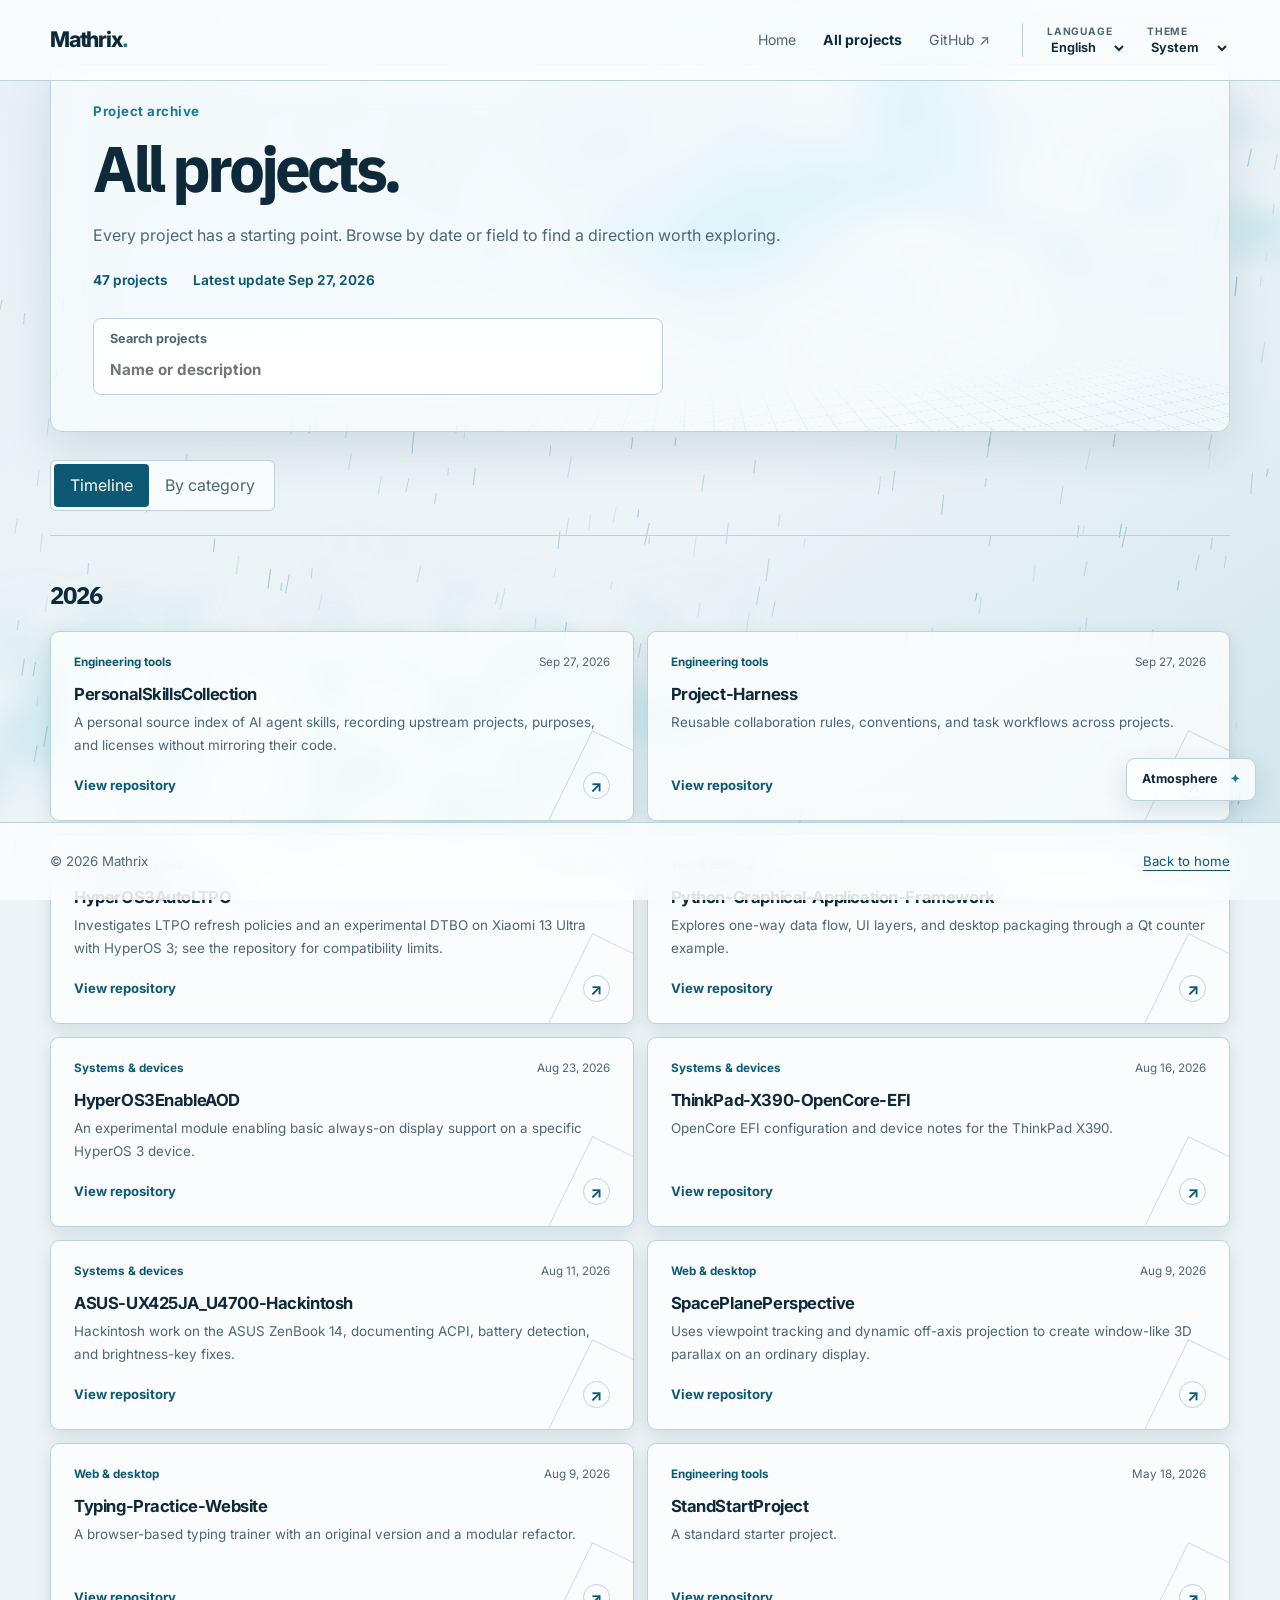
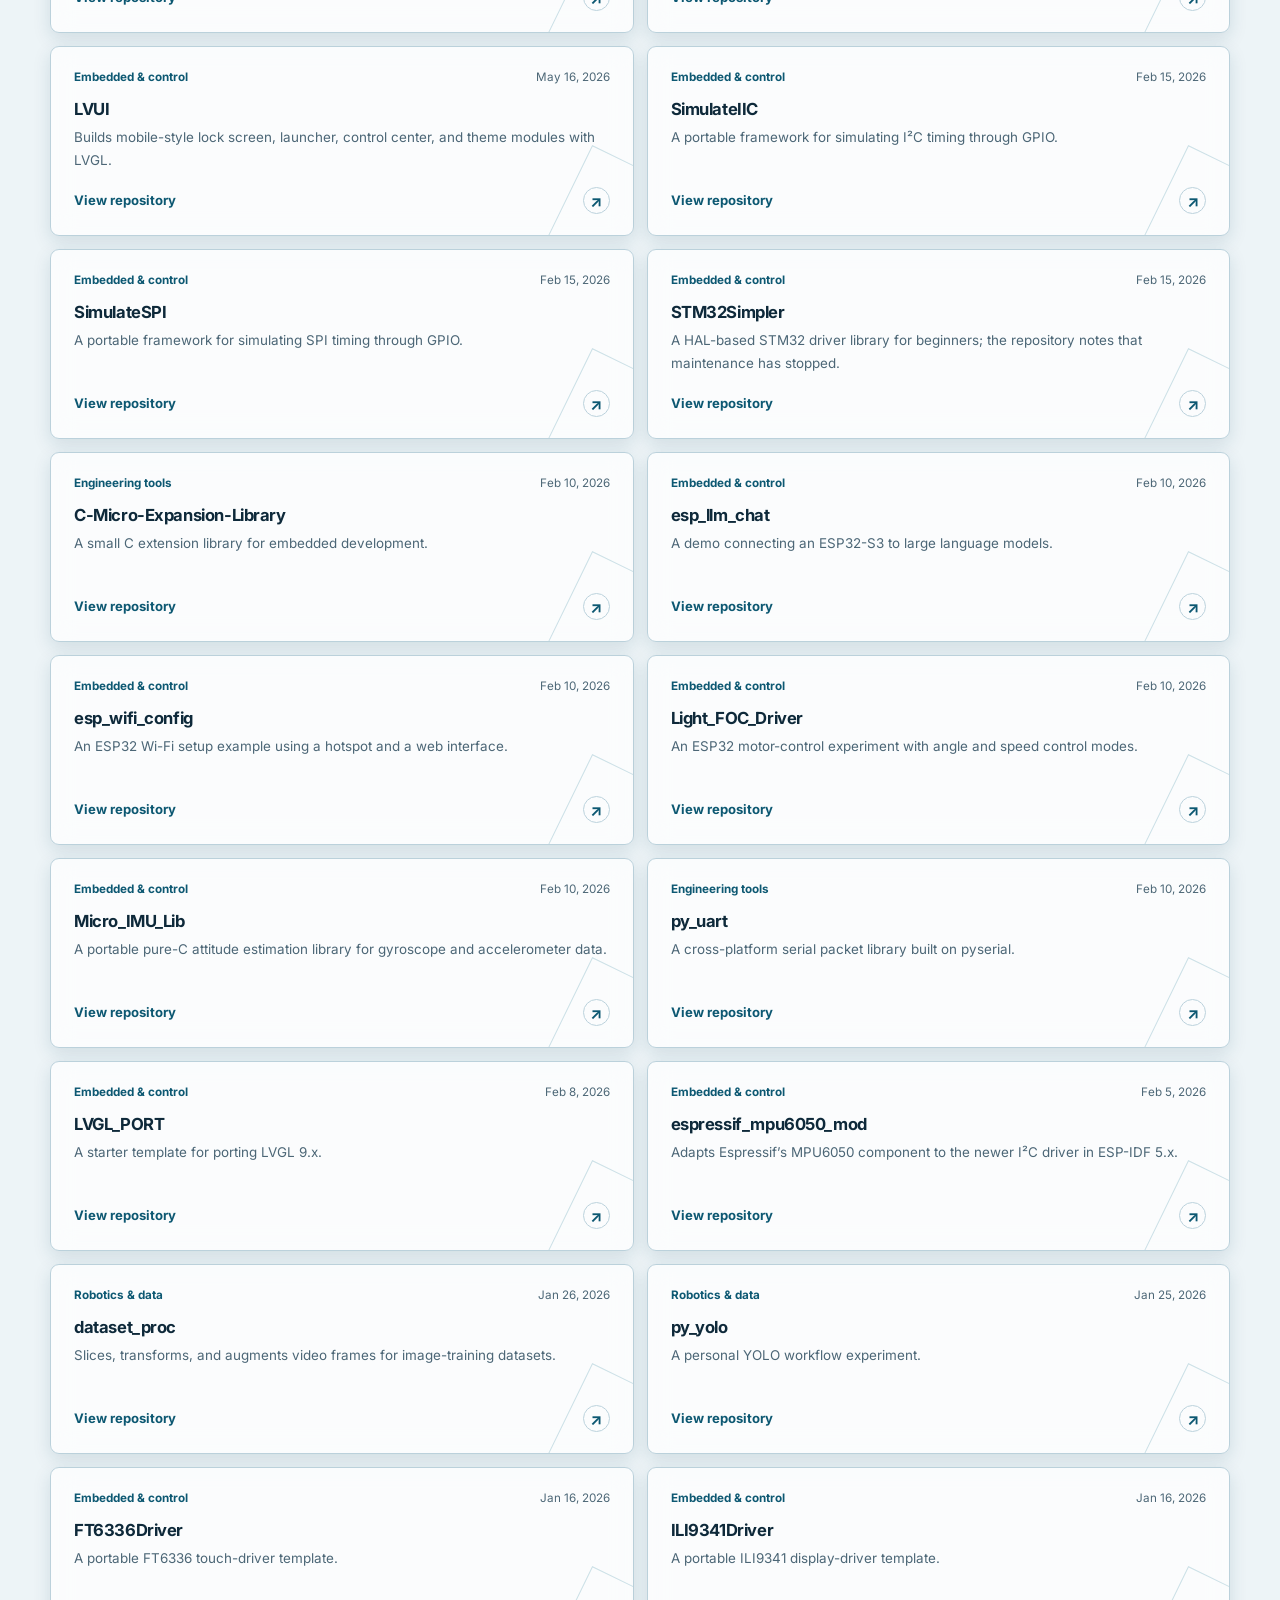
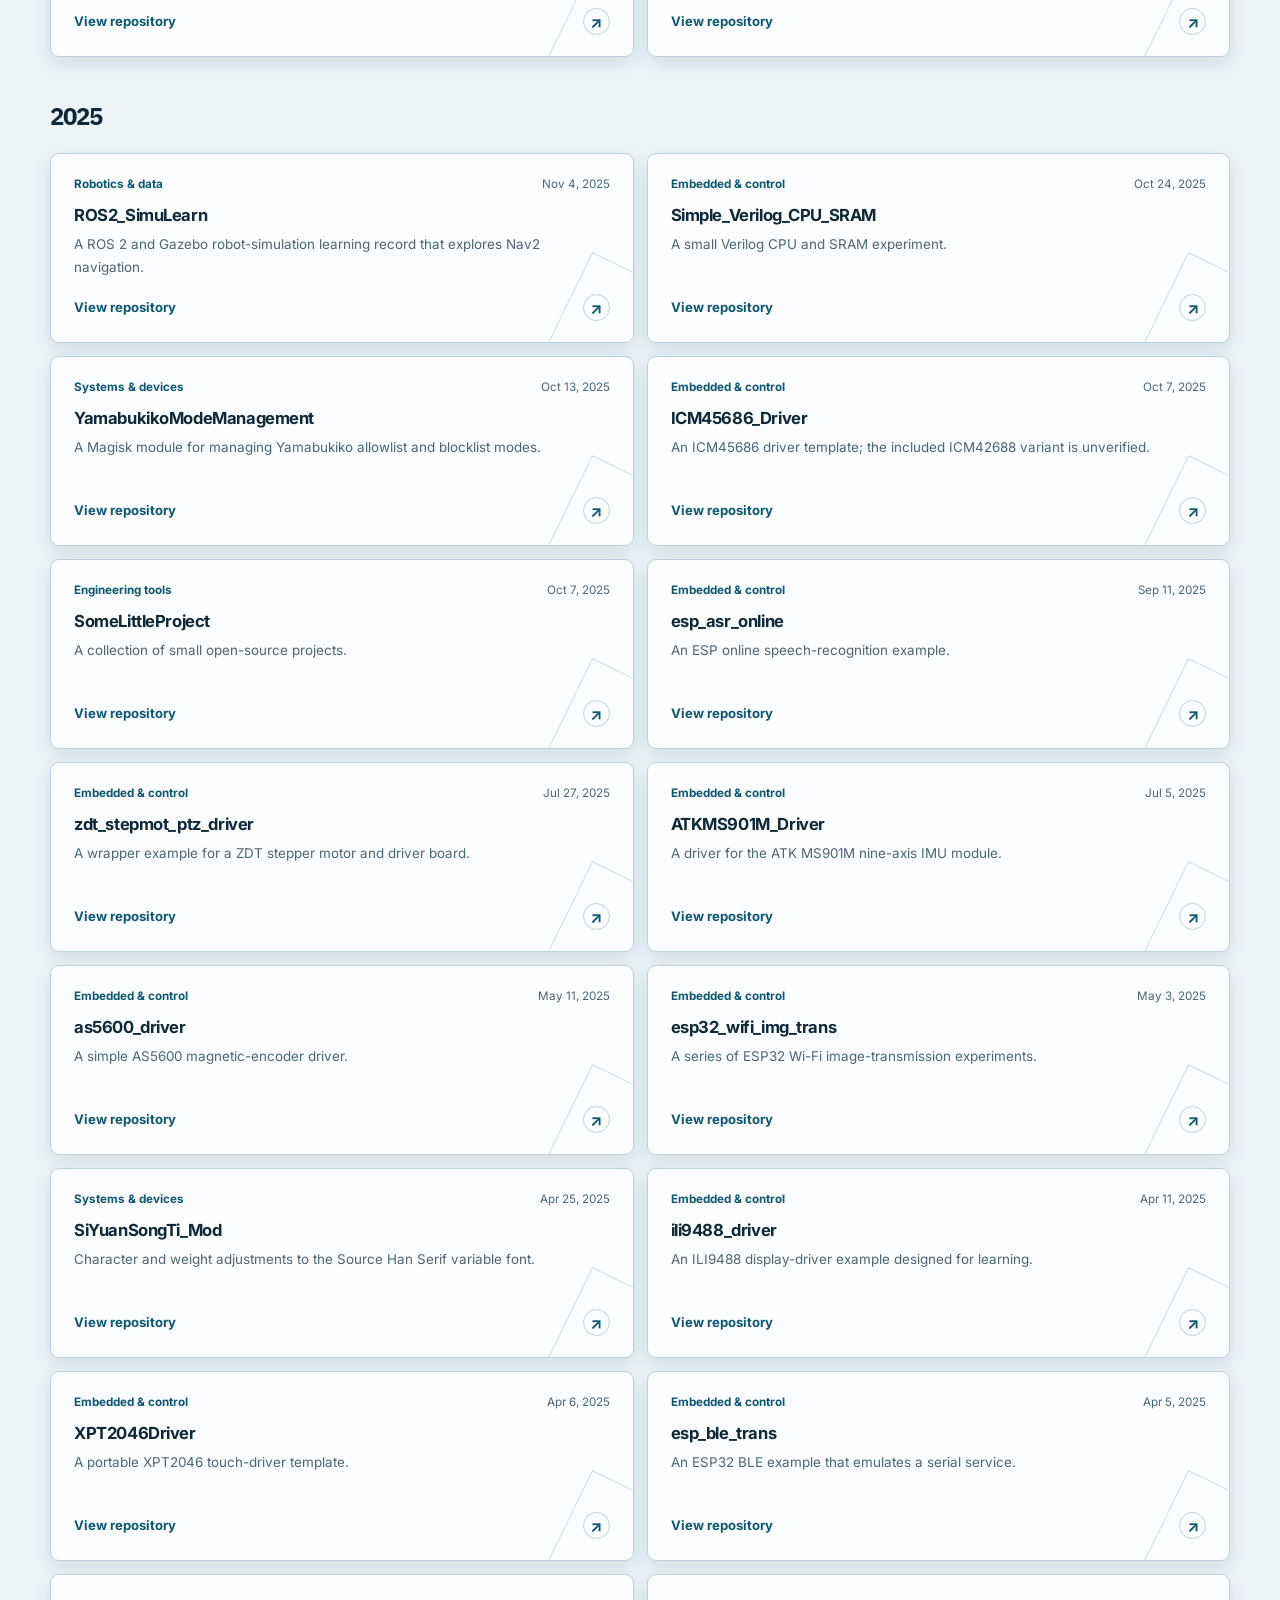
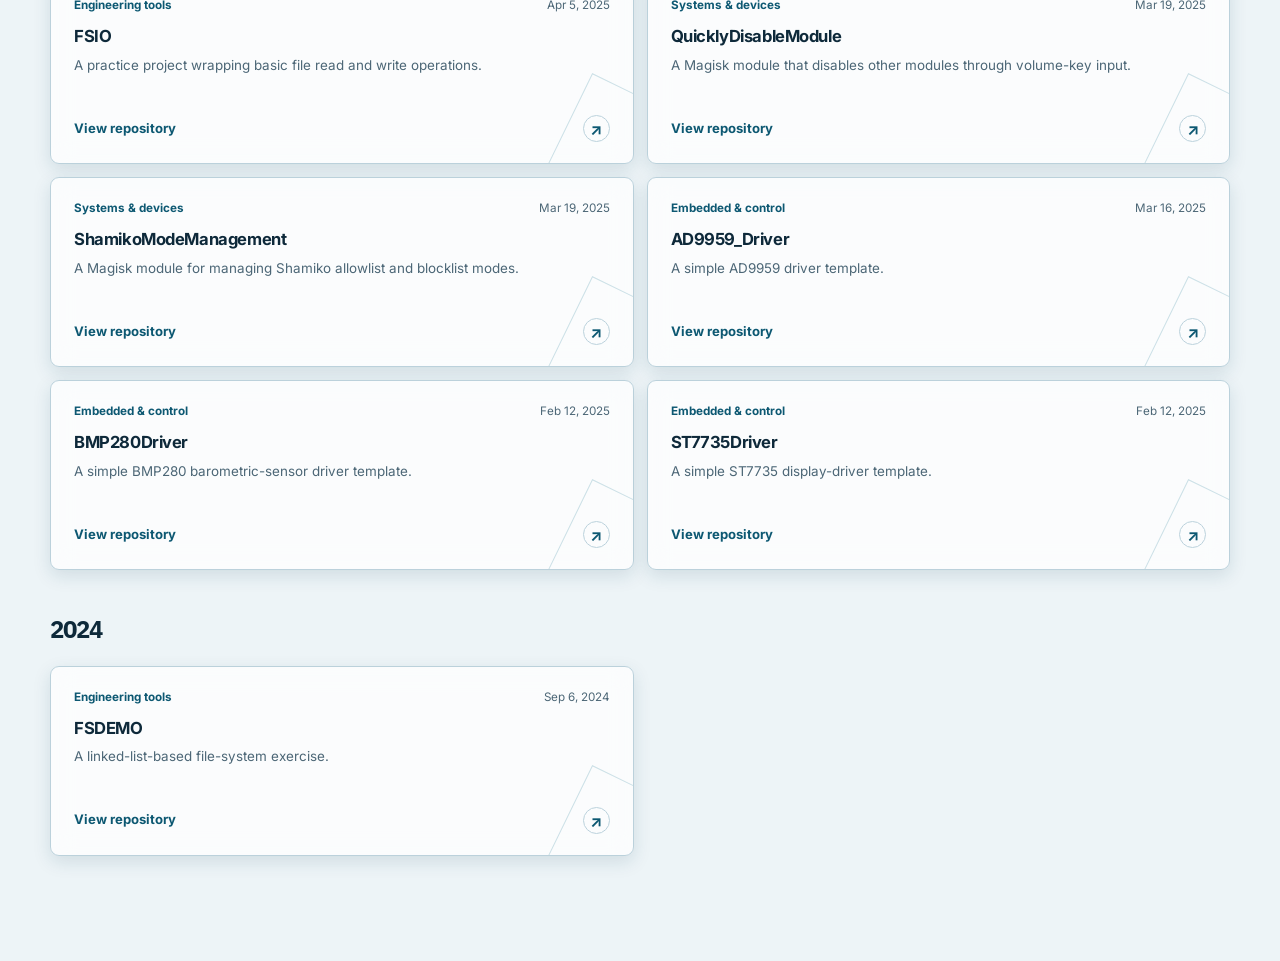
==== commit 40e5a3fe: "change(site): 整理模块、界面文案与维护规范 软件版本: 0.11.0  [change] 1. site: 按公共服务、页面和动效拆分原生 JavaScript 模块，并分类整理样式 2" ====
--- a/projects.html
+++ b/projects.html
@@ -1,34 +1,202 @@
 <!doctype html>
 <html lang="zh-CN">
-<head>
-  <meta charset="utf-8">
-  <meta name="viewport" content="width=device-width, initial-scale=1">
-  <meta name="description" content="按时间线或分类浏览 Mathrix 的全部公开项目。">
-  <meta property="og:title" content="全部项目 — Mathrix">
-  <title>全部项目 — Mathrix</title>
-  <script src="theme-init.js"></script>
-  <link rel="preconnect" href="https://fonts.googleapis.com">
-  <link rel="preconnect" href="https://fonts.gstatic.com" crossorigin>
-  <link href="https://fonts.googleapis.com/css2?family=IBM+Plex+Sans:wght@500;600;700&family=Inter:opsz,wght@14..32,400;14..32,500;14..32,600;14..32,700&family=Noto+Sans+SC:wght@400;500;600;700&family=Noto+Serif+SC:wght@600;700;800&display=swap" rel="stylesheet">
-  <link rel="stylesheet" href="styles.css">
-  <script defer src="data/projects.js"></script>
-  <script defer src="data/i18n.js"></script>
-  <script defer src="site.js"></script>
-  <script defer src="effects.js"></script>
-</head>
-<body data-page="projects">
-  <div class="ambient-world" aria-hidden="true"><div class="fog-layer fog-cyan"></div><div class="fog-layer fog-secondary"></div><canvas class="weather-canvas" aria-hidden="true"></canvas></div>
-  <a class="skip-link" href="#main" data-i18n="skip">跳到正文</a>
-  <header class="site-header glass-surface"><div class="shell header-inner"><a class="wordmark" href="index.html" aria-label="Mathrix 首页" data-i18n-aria="homeAria">Mathrix<span aria-hidden="true">.</span></a><nav class="main-nav" aria-label="主导航" data-i18n-aria="navLabel"><a href="index.html" data-i18n="navHome">首页</a><a href="projects.html" aria-current="page" data-i18n="navProjects">全部项目</a><a href="https://github.com/Dreams-Possible" target="_blank" rel="noopener noreferrer">GitHub ↗</a></nav><div class="preferences"><div class="preference-item"><label for="language-select">Language</label><select id="language-select" class="preference-select" aria-label="Language"><option value="zh">中文</option><option value="en">English</option></select></div><div class="preference-item"><label for="theme-select">Theme</label><select id="theme-select" class="preference-select theme-select" aria-label="Theme"><option value="auto" data-i18n="themeAuto">跟随系统</option><option value="light" data-i18n="themeLight">浅色</option><option value="dark" data-i18n="themeDark">深色</option></select></div></div></div></header>
+  <head>
+    <meta charset="utf-8" />
+    <meta name="viewport" content="width=device-width, initial-scale=1" />
+    <meta
+      name="description"
+      content="按时间线或分类浏览 Mathrix 的全部公开项目。"
+    />
+    <meta property="og:title" content="全部项目 — Mathrix" />
+    <title>全部项目 — Mathrix</title>
+    <script src="assets/js/theme-init.js"></script>
+    <link rel="preconnect" href="https://fonts.googleapis.com" />
+    <link rel="preconnect" href="https://fonts.gstatic.com" crossorigin />
+    <link
+      href="https://fonts.googleapis.com/css2?family=IBM+Plex+Sans:wght@500;600;700&family=Inter:opsz,wght@14..32,400;14..32,500;14..32,600;14..32,700&family=Noto+Sans+SC:wght@400;500;600;700&family=Noto+Serif+SC:wght@600;700;800&display=swap"
+      rel="stylesheet"
+    />
+    <link rel="stylesheet" href="styles.css" />
+    <script type="module" src="assets/js/main.js"></script>
+  </head>
+  <body data-page="projects">
+    <div class="ambient-world" aria-hidden="true">
+      <div class="fog-layer fog-cyan"></div>
+      <div class="fog-layer fog-secondary"></div>
+      <canvas class="weather-canvas" aria-hidden="true"></canvas>
+    </div>
+    <a class="skip-link" href="#main" data-i18n="skip"></a>
+    <header class="site-header glass-surface">
+      <div class="shell header-inner">
+        <a class="wordmark" href="index.html" data-i18n-aria="homeAria"
+          ><span data-i18n="brandName"></span
+          ><span aria-hidden="true">.</span></a
+        >
+        <nav class="main-nav" data-i18n-aria="navLabel">
+          <a href="index.html" data-i18n="navHome"></a
+          ><a
+            href="projects.html"
+            aria-current="page"
+            data-i18n="navProjects"
+          ></a
+          ><a
+            href="https://github.com/Dreams-Possible"
+            target="_blank"
+            rel="noopener noreferrer"
+            data-i18n="githubLink"
+          ></a>
+        </nav>
+        <div class="preferences">
+          <div class="preference-item">
+            <label for="language-select" data-i18n="languageLabel"></label>
+            <select
+              id="language-select"
+              class="preference-select"
+              data-i18n-aria="languageLabel"
+            >
+              <option value="zh" data-i18n="languageChinese"></option>
+              <option value="en" data-i18n="languageEnglish"></option>
+            </select>
+          </div>
+          <div class="preference-item">
+            <label for="theme-select" data-i18n="themeLabel"></label>
+            <select
+              id="theme-select"
+              class="preference-select theme-select"
+              data-i18n-aria="themeLabel"
+            >
+              <option value="auto" data-i18n="themeAuto"></option>
+              <option value="light" data-i18n="themeLight"></option>
+              <option value="dark" data-i18n="themeDark"></option>
+            </select>
+          </div>
+        </div>
+      </div>
+    </header>
 
-  <main id="main" class="shell catalog-main">
-    <div class="catalog-intro glass-surface"><div class="catalog-haze" aria-hidden="true"></div><p class="section-index" data-i18n="catalogIndex">项目档案</p><h1 data-i18n="catalogTitle">全部项目。</h1><p data-i18n="catalogIntro">每个项目都有自己的起点。按时间或领域浏览，找到想深入了解的方向。</p><div class="catalog-summary"><span><strong id="catalog-count">46</strong> <span data-i18n="projectUnit">个项目</span></span><span id="catalog-updated"></span></div><label class="search-field catalog-search glass-surface"><span data-i18n="searchLabel">搜索项目</span><input id="project-search" type="search" placeholder="名称或简介" data-i18n-placeholder="searchPlaceholder" autocomplete="off"></label></div>
-    <div class="catalog-controls"><div class="view-switch glass-surface" role="group" aria-label="浏览方式" data-i18n-aria="viewLabel"><button type="button" data-view="timeline" aria-pressed="true" data-i18n="timeline">时间线</button><button type="button" data-view="category" aria-pressed="false" data-i18n="categoryView">按分类</button></div></div>
-    <div id="project-list" class="project-list"></div><span id="catalog-status" class="sr-only" role="status" aria-live="polite"></span>
-    <noscript><p class="no-script">项目列表需要 JavaScript。你仍可在 <a href="https://github.com/Dreams-Possible?tab=repositories">GitHub 仓库列表</a>浏览全部项目。</p></noscript>
-  </main>
+    <main id="main" class="shell catalog-main">
+      <div class="catalog-intro glass-surface">
+        <div class="catalog-haze" aria-hidden="true"></div>
+        <p class="section-index" data-i18n="catalogIndex"></p>
+        <h1 data-i18n="catalogTitle"></h1>
+        <p data-i18n="catalogIntro"></p>
+        <div class="catalog-summary">
+          <span
+            ><strong id="catalog-count"></strong>
+            <span data-i18n="projectUnit"></span></span
+          ><span id="catalog-updated"></span>
+        </div>
+        <label class="search-field catalog-search glass-surface"
+          ><span data-i18n="searchLabel"></span
+          ><input
+            id="project-search"
+            type="search"
+            data-i18n-placeholder="searchPlaceholder"
+            autocomplete="off"
+        /></label>
+      </div>
+      <div class="catalog-controls">
+        <div
+          class="view-switch glass-surface"
+          role="group"
+          data-i18n-aria="viewLabel"
+        >
+          <button
+            type="button"
+            data-view="timeline"
+            aria-pressed="true"
+            data-i18n="timeline"
+          ></button
+          ><button
+            type="button"
+            data-view="category"
+            aria-pressed="false"
+            data-i18n="categoryView"
+          ></button>
+        </div>
+      </div>
+      <div id="project-list" class="project-list"></div>
+      <span
+        id="catalog-status"
+        class="sr-only"
+        role="status"
+        aria-live="polite"
+      ></span>
+      <noscript>
+        <p class="no-script">
+          项目列表需要 JavaScript。你仍可在
+          <a href="https://github.com/Dreams-Possible?tab=repositories"
+            >GitHub 仓库列表</a
+          >浏览全部项目。
+        </p>
+      </noscript>
+    </main>
 
-  <details class="atmosphere-tuner"><summary class="glass-surface" data-i18n="atmosphere">氛围</summary><div class="atmosphere-panel glass-surface"><label class="toggle-control"><span data-i18n="fogControl">雾气</span><input id="fog-enabled" type="checkbox" role="switch" checked></label><label class="toggle-control"><span data-i18n="rainToggle">雨滴</span><input id="rain-enabled" type="checkbox" role="switch" checked></label><label><span data-i18n="rainControl">雨量</span><input id="rain-density" type="range" min="0" max="100" value="50"><output id="rain-value" for="rain-density">50%</output></label><label class="toggle-control"><span data-i18n="meteorToggle">流星</span><input id="meteors-enabled" type="checkbox" role="switch" checked></label><label><span data-i18n="meteorControl">流星频率</span><input id="meteor-rate" type="range" min="0" max="100" value="50"><output id="meteor-value" for="meteor-rate">50%</output></label><label class="toggle-control"><span data-i18n="pointerControl">指针光场</span><input id="pointer-enabled" type="checkbox" role="switch" checked></label><label class="toggle-control"><span data-i18n="sceneMotionControl">线框呼吸</span><input id="scene-motion-enabled" type="checkbox" role="switch" checked></label><label class="toggle-control"><span data-i18n="narrativeControl">滚动叙事</span><input id="narrative-enabled" type="checkbox" role="switch" checked></label><button class="atmosphere-reset" id="reset-atmosphere" type="button" data-i18n="resetAtmosphere">恢复默认</button></div></details>
-  <footer class="site-footer glass-surface"><div class="shell footer-inner"><span>© <span id="year"></span> Mathrix</span><a href="index.html" data-i18n="backHome">返回首页</a></div></footer>
-</body>
+    <details class="atmosphere-tuner">
+      <summary class="glass-surface">
+        <span data-i18n="atmosphere"></span>
+      </summary>
+      <div class="atmosphere-panel glass-surface">
+        <label class="toggle-control"
+          ><span data-i18n="fogControl"></span
+          ><input id="fog-enabled" type="checkbox" role="switch" checked
+        /></label>
+        <label class="toggle-control"
+          ><span data-i18n="rainToggle"></span
+          ><input id="rain-enabled" type="checkbox" role="switch" checked
+        /></label>
+        <label
+          ><span data-i18n="rainControl"></span
+          ><input
+            id="rain-density"
+            type="range"
+            min="0"
+            max="100"
+            value="50" /><output id="rain-value" for="rain-density"></output
+        ></label>
+        <label class="toggle-control"
+          ><span data-i18n="meteorToggle"></span
+          ><input id="meteors-enabled" type="checkbox" role="switch" checked
+        /></label>
+        <label
+          ><span data-i18n="meteorControl"></span
+          ><input
+            id="meteor-rate"
+            type="range"
+            min="0"
+            max="100"
+            value="50" /><output id="meteor-value" for="meteor-rate"></output
+        ></label>
+        <label class="toggle-control"
+          ><span data-i18n="pointerControl"></span
+          ><input id="pointer-enabled" type="checkbox" role="switch" checked
+        /></label>
+        <label class="toggle-control"
+          ><span data-i18n="sceneMotionControl"></span
+          ><input
+            id="scene-motion-enabled"
+            type="checkbox"
+            role="switch"
+            checked
+        /></label>
+        <label class="toggle-control"
+          ><span data-i18n="narrativeControl"></span
+          ><input id="narrative-enabled" type="checkbox" role="switch" checked
+        /></label>
+        <button
+          class="atmosphere-reset"
+          id="reset-atmosphere"
+          type="button"
+          data-i18n="resetAtmosphere"
+        ></button>
+      </div>
+    </details>
+    <footer class="site-footer glass-surface">
+      <div class="shell footer-inner">
+        <span
+          >© <span id="year"></span> <span data-i18n="brandName"></span></span
+        ><a href="index.html" data-i18n="backHome"></a>
+      </div>
+    </footer>
+  </body>
 </html>
--- a/styles.css
+++ b/styles.css
@@ -1,439 +1,8 @@
-:root,
-:root[data-theme="light"] {
-  color-scheme: light;
-  --canvas: #edf4f7;
-  --canvas-raised: #dceaf0;
-  --surface: #ffffff;
-  --surface-glass: rgba(255, 255, 255, .74);
-  --text-primary: #0e293a;
-  --text-secondary: #4c6676;
-  --border-subtle: #bbd1db;
-  --border-active: #3b99ac;
-  --accent: #1c7890;
-  --accent-strong: #0d5872;
-  --accent-soft: #c8eef0;
-  --shadow: rgba(18, 72, 94, .13);
-  --glow: rgba(44, 166, 188, .25);
-  --hero-top: #e7f1f5;
-  --hero-bottom: #cfe5eb;
-  --scene-line: rgba(34, 117, 146, .44);
-  --scene-glass: rgba(233, 251, 251, .24);
-  --selection: #b7ebea;
-}
-:root[data-theme="dark"] {
-  color-scheme: dark;
-  --canvas: #090d14;
-  --canvas-raised: #111925;
-  --surface: #1b2735;
-  --surface-glass: rgba(25, 36, 50, .72);
-  --text-primary: #f1f6fb;
-  --text-secondary: #aebdcb;
-  --border-subtle: #3a4b60;
-  --border-active: #90c8e4;
-  --accent: #99d4ee;
-  --accent-strong: #c5e9fb;
-  --accent-soft: #254255;
-  --shadow: rgba(0, 3, 9, .47);
-  --glow: rgba(93, 161, 207, .22);
-  --hero-top: #131d2a;
-  --hero-bottom: #090d14;
-  --scene-line: rgba(141, 189, 221, .48);
-  --scene-glass: rgba(145, 194, 229, .055);
-  --selection: #335670;
-}
-
-* { box-sizing: border-box; }
-html { scroll-behavior: smooth; }
-body {
-  margin: 0;
-  color: var(--text-primary);
-  background: var(--canvas);
-  line-height: 1.65;
-}
-
-/* Role-based fallback stacks keep Latin and CJK glyphs intentional in either locale. */
-:root {
-  --font-body: "Inter", "Noto Sans SC", sans-serif;
-  --font-heading: "IBM Plex Sans", "Noto Serif SC", serif;
-}
-body { font-family: var(--font-body); }
-:root[data-language-pending="true"] body { visibility: hidden; }
-:where(h1, h2, h3),
-.hero-title { font-family: var(--font-heading); }
-.hero-title > span { display: block; }
-.hero-title > br { display: none; }
-::selection { background: var(--selection); }
-a { color: inherit; }
-button, select, input { font: inherit; }
-:where(a, button, select, input):focus-visible { outline: 3px solid var(--accent); outline-offset: 4px; }
-.sr-only { position: absolute; width: 1px; height: 1px; padding: 0; margin: -1px; overflow: hidden; clip: rect(0, 0, 0, 0); white-space: nowrap; border: 0; }
-.skip-link { position: absolute; top: -60px; left: 16px; z-index: 20; padding: 10px 16px; color: var(--text-primary); background: var(--surface); }
-.skip-link:focus { top: 12px; }
-.shell { width: min(1180px, calc(100% - 48px)); margin-inline: auto; }
-
-/* Shared chrome */
-.site-header {
-  position: fixed !important;
-  top: 0;
-  right: 0;
-  bottom: auto;
-  left: 0;
-  z-index: 40;
-  border-bottom: 1px solid var(--border-subtle);
-}
-.header-inner { display: flex; align-items: center; gap: 32px; min-height: 80px; }
-.wordmark { flex: 0 0 auto; font-size: 1.35rem; font-weight: 780; letter-spacing: -.055em; line-height: 1; text-decoration: none; }
-.wordmark span { color: var(--accent); }
-.main-nav { display: flex; align-items: center; gap: 27px; margin-left: auto; }
-.main-nav a { color: var(--text-secondary); font-size: .88rem; text-decoration: none; white-space: nowrap; }
-.main-nav a:hover, .main-nav a[aria-current="page"] { color: var(--text-primary); }
-.main-nav a[aria-current="page"] { font-weight: 700; }
-.preferences { display: flex; align-items: center; }
-.preference-select { cursor: pointer; }
-
-/* An abstract spatial field: depth and motion without a literal logo. */
-.hero-copy { position: relative; z-index: 2; }
-.section-index { margin: 0 0 22px; color: var(--accent); font-size: .83rem; font-weight: 700; letter-spacing: .04em; }
-.hero h1 { margin: 0; font-size: clamp(3.15rem, 5.8vw, 5.9rem); font-weight: 780; letter-spacing: -.085em; line-height: 1.16; text-wrap: nowrap; }
-.hero h1 span:last-child { color: var(--accent-strong); }
-.hero-intro { max-width: 590px; margin: 29px 0 0; color: var(--text-secondary); font-size: 1.06rem; line-height: 1.9; }
-.hero-actions { display: flex; flex-wrap: wrap; align-items: center; gap: 28px; margin-top: 38px; }
-.primary-action { display: inline-flex; align-items: center; justify-content: space-between; gap: 38px; min-width: 198px; padding: 13px 19px; color: #f5ffff; background: #12637c; border: 1px solid #12637c; border-radius: 6px; box-shadow: 7px 7px 0 var(--glow); font-size: .93rem; font-weight: 700; text-decoration: none; transition: transform .25s ease, box-shadow .25s ease; }
-:root[data-theme="dark"] .primary-action { color: #101c2b; background: #a9d8f0; border-color: #a9d8f0; }
-.primary-action:hover { transform: translateY(-4px); box-shadow: 9px 11px 0 var(--glow); }
-.secondary-action { color: var(--accent-strong); font-size: .9rem; font-weight: 700; text-underline-offset: 5px; }
-.scroll-hint { position: absolute; bottom: 24px; left: 50%; z-index: 2; display: flex; align-items: center; gap: 13px; transform: translateX(-50%); color: var(--text-secondary); font-size: .75rem; }
-.scroll-hint span:last-child { font-size: 1.2rem; }
-
-.space-scene { perspective: 900px; }
-.scene-grid { position: absolute; left: -14%; right: -14%; bottom: -34%; height: 105%; background-image: linear-gradient(var(--scene-line) 1px, transparent 1px), linear-gradient(90deg, var(--scene-line) 1px, transparent 1px); background-size: 32px 32px; opacity: .62; transform: rotateX(68deg) rotateZ(-23deg); mask-image: linear-gradient(to top, black 12%, transparent 88%); }
-.scene-halo { position: absolute; inset: 11% 13%; border: 1px solid var(--scene-line); border-radius: 50%; transform: rotateY(65deg) rotateZ(-24deg); box-shadow: 0 0 30px var(--glow), inset 0 0 28px var(--glow); }
-.scene-frame { position: absolute; top: 50%; left: 50%; width: 260px; height: 260px; margin: -130px 0 0 -130px; border: 1px solid var(--scene-line); border-radius: 19px; background: var(--scene-glass); box-shadow: 0 24px 45px var(--shadow), inset 0 0 40px var(--glow); }
-.frame-far { transform: translate3d(76px, -71px, -170px) rotateY(-25deg) rotateZ(18deg); opacity: .43; }
-.frame-mid { transform: translate3d(34px, -29px, -70px) rotateY(-21deg) rotateZ(12deg); opacity: .7; }
-.frame-near { transform: translate3d(-17px, 23px, 30px) rotateY(-16deg) rotateZ(6deg); border-color: var(--border-active); background: linear-gradient(135deg, transparent, var(--scene-glass) 55%, var(--glow)); box-shadow: 17px 33px 49px var(--shadow), inset 0 0 43px var(--glow); }
-.frame-near::before { content: ""; position: absolute; inset: 20px; border: 1px solid var(--scene-line); border-radius: 8px; }
-.frame-near::after { content: ""; position: absolute; top: 50%; left: 50%; width: 9px; height: 9px; transform: translate(-50%, -50%); border-radius: 50%; background: var(--accent); box-shadow: 0 0 0 9px var(--glow), 0 0 30px var(--accent); }
-.scene-trace { position: absolute; top: 50%; left: 50%; width: 370px; height: 155px; margin: -77px 0 0 -185px; border: 1px solid var(--scene-line); border-radius: 50%; transform: rotate(-23deg); }
-.trace-two { transform: rotate(57deg) scale(.72); opacity: .65; }
-.scene-point { position: absolute; width: 7px; height: 7px; border: 1px solid var(--accent); border-radius: 50%; background: var(--surface); box-shadow: 0 0 0 7px var(--glow); }
-.point-one { left: 11%; top: 53%; }.point-two { right: 15%; top: 26%; }.point-three { right: 19%; bottom: 19%; }
-
-/* Project discovery surfaces. */
-.section-heading { position: relative; display: flex; align-items: end; justify-content: space-between; gap: 28px; margin-bottom: 34px; }
-.section-heading .section-index { margin-bottom: 9px; }
-.section-heading h2 { margin: 0; font-size: clamp(2rem, 3.4vw, 3rem); letter-spacing: -.055em; line-height: 1.22; }
-.section-heading p:last-child { margin: 13px 0 0; color: var(--text-secondary); }
-.shuffle-action { display: inline-flex; align-items: center; gap: 14px; padding: 11px 17px; color: var(--text-primary); background: var(--surface-glass); border: 1px solid var(--border-subtle); border-radius: 6px; font-size: .86rem; font-weight: 700; cursor: pointer; transition: border-color .18s ease, background .18s ease, transform .18s ease; }
-.shuffle-action:hover { border-color: var(--border-active); background: var(--surface); transform: translateY(-2px); }
-.shuffle-action span:last-child { font-size: 1.3rem; line-height: 1; }
-.feature-grid { display: grid; grid-template-columns: repeat(3, minmax(0, 1fr)); gap: 16px; perspective: 1300px; }
-.project-card { position: relative; display: flex; flex-direction: column; min-width: 0; min-height: 256px; padding: 24px; overflow: hidden; color: var(--text-primary); background: var(--surface-glass); border: 1px solid var(--border-subtle); border-radius: 9px; box-shadow: 0 12px 27px var(--shadow); text-decoration: none; -webkit-backdrop-filter: blur(12px); backdrop-filter: blur(12px); transition: border-color .25s ease, box-shadow .3s ease, background .3s ease; }
-.project-card::after { content: ""; position: absolute; right: -41px; bottom: -41px; width: 110px; height: 110px; border: 1px solid var(--scene-line); transform: rotate(26deg); opacity: .48; pointer-events: none; }
-.project-card:hover, .project-card:focus-visible { z-index: 2; border-color: var(--border-active); box-shadow: 0 18px 42px var(--shadow), inset 0 0 0 1px var(--glow); }
-.project-card:active { transform: scale(.99); }
-.project-meta { position: relative; z-index: 1; display: flex; justify-content: space-between; align-items: start; gap: 10px; color: var(--text-secondary); font-size: .73rem; }
-.project-category { color: var(--accent-strong); font-weight: 700; }
-.project-date { flex: 0 0 auto; white-space: nowrap; }
-.project-name { position: relative; z-index: 1; margin: 22px 0 9px; font-size: 1.12rem; letter-spacing: -.025em; line-height: 1.35; overflow-wrap: anywhere; transition: color .25s ease; }
-.project-description { position: relative; z-index: 1; color: var(--text-secondary); font-size: .87rem; line-height: 1.73; }
-.project-card-action { position: relative; z-index: 1; display: flex; justify-content: space-between; align-items: center; gap: 14px; margin-top: auto; padding-top: 20px; color: var(--accent-strong); font-size: .82rem; font-weight: 700; }
-.project-card-arrow { display: grid; place-items: center; width: 27px; height: 27px; border: 1px solid var(--border-subtle); border-radius: 50%; font-size: 1rem; transition: transform .25s ease, background .25s ease, box-shadow .25s ease; }
-.project-card:hover .project-card-arrow, .project-card:focus-visible .project-card-arrow { background: var(--accent-soft); transform: translate(3px, -3px) scale(1.13); box-shadow: 0 0 15px var(--glow); }
-.archive-action { position: relative; display: flex; align-items: center; gap: 40px; min-height: 172px; margin-top: 31px; padding: 28px 36px; overflow: hidden; color: var(--text-primary); background: linear-gradient(112deg, var(--surface-glass), var(--scene-glass)); border: 1px solid var(--border-active); border-radius: 10px; box-shadow: 0 17px 36px var(--shadow); text-decoration: none; transition: transform .3s ease, box-shadow .3s ease; }
-.archive-action::before { content: ""; position: absolute; right: 7%; top: -120%; width: 38%; height: 350%; background: repeating-linear-gradient(90deg, transparent 0 23px, var(--scene-line) 24px 25px); opacity: .24; transform: rotate(28deg); pointer-events: none; }
-.archive-action:hover, .archive-action:focus-visible { transform: translateY(-5px); box-shadow: 0 27px 50px var(--shadow); }
-.archive-action-copy { position: relative; display: flex; flex-direction: column; gap: 4px; margin-right: auto; }
-.archive-action-copy small { color: var(--accent); font-size: .79rem; font-weight: 700; }
-.archive-action-copy strong { font-size: clamp(1.35rem, 2.3vw, 1.9rem); letter-spacing: -.04em; }
-.archive-action-copy > span { color: var(--text-secondary); font-size: .9rem; }
-.archive-action-count { position: relative; display: flex; align-items: baseline; gap: 8px; white-space: nowrap; }
-.archive-action-count > span { font-size: clamp(2.5rem, 4vw, 4rem); font-weight: 760; letter-spacing: -.08em; line-height: 1; }
-.archive-action-count small { color: var(--text-secondary); font-size: .8rem; }
-.archive-arrow { position: relative; display: grid; place-items: center; flex: 0 0 auto; width: 46px; height: 46px; color: var(--surface); background: var(--accent-strong); border-radius: 50%; font-size: 1.35rem; transition: transform .25s ease; }
-.archive-action:hover .archive-arrow { transform: translate(3px, -3px); }
-
-/* Archive page */
-.catalog-main { padding-block: 64px 105px; }
-.catalog-intro { position: relative; min-height: 284px; padding: 36px 42px; overflow: hidden; background: rgba(255, 255, 255, .53); border: 1px solid var(--border-subtle); border-radius: 12px; -webkit-backdrop-filter: blur(18px) saturate(135%); backdrop-filter: blur(18px) saturate(135%); box-shadow: 0 18px 48px var(--shadow), inset 0 1px rgba(255, 255, 255, .22); }
-.catalog-intro::after { content: ""; position: absolute; right: -10%; bottom: -88%; width: 72%; height: 175%; background-image: linear-gradient(var(--scene-line) 1px, transparent 1px), linear-gradient(90deg, var(--scene-line) 1px, transparent 1px); background-size: 29px 29px; opacity: .6; transform: perspective(490px) rotateX(67deg) rotateZ(-23deg); mask-image: linear-gradient(to top, black, transparent 88%); pointer-events: none; }
-.catalog-haze { position: absolute; inset: 0; background: radial-gradient(circle at 82% 58%, var(--glow), transparent 35%); pointer-events: none; }
-.catalog-intro .section-index { margin-bottom: 7px; }
-.catalog-intro h1 { margin: 0; font-size: clamp(2.7rem, 5vw, 4.7rem); line-height: 1.2; letter-spacing: -.065em; }
-.catalog-intro > p:not(.section-index) { max-width: 690px; margin: 15px 0 0; color: var(--text-secondary); }
-.catalog-summary { display: flex; flex-wrap: wrap; gap: 25px; margin-top: 21px; color: var(--accent-strong); font-size: .85rem; font-weight: 650; }
-.catalog-controls { display: flex; justify-content: space-between; align-items: end; gap: 24px; margin-top: 28px; padding-bottom: 24px; border-bottom: 1px solid var(--border-subtle); }
-.view-switch { display: inline-flex; padding: 3px; border: 1px solid var(--border-subtle); border-radius: 6px; }
-.view-switch button { padding: 8px 16px; color: var(--text-secondary); background: transparent; border: 0; border-radius: 4px; cursor: pointer; }
-.view-switch button[aria-pressed="true"] { color: var(--surface); background: var(--accent-strong); }
-.search-field { display: flex; flex-direction: column; gap: 6px; color: var(--text-secondary); font-size: .79rem; font-weight: 700; }
-.search-field input { width: 280px; color: var(--text-primary); border-radius: 5px; }
-.catalog-group { padding-top: 40px; }
-.group-heading { margin: 0 0 16px; font-size: 1.5rem; letter-spacing: -.04em; }
-.catalog-grid { display: grid; grid-template-columns: repeat(2, minmax(0, 1fr)); gap: 13px; }
-.project-card-compact { min-height: 190px; padding: 21px 23px; box-shadow: 0 6px 18px var(--shadow); }
-.project-card-compact .project-name { margin: 10px 0 6px; font-size: 1.04rem; }
-.project-card-compact .project-description { font-size: .84rem; }
-.project-card-compact .project-card-action { padding-top: 10px; }
-.empty-state { padding: 42px 0; color: var(--text-secondary); }
-.no-script { padding: 24px; color: var(--text-secondary); background: var(--surface); border: 1px solid var(--border-subtle); border-radius: 8px; }
-.site-footer {
-  position: fixed !important;
-  top: auto;
-  right: 0;
-  bottom: 0;
-  left: 0;
-  z-index: 40;
-  border-top: 1px solid var(--border-subtle);
-  background: var(--surface-glass);
-  color: var(--text-secondary);
-  -webkit-backdrop-filter: blur(18px);
-  backdrop-filter: blur(18px);
-  font-size: .83rem;
-}
-.footer-inner { display: flex; justify-content: space-between; align-items: center; gap: 16px; min-height: 77px; }
-.footer-inner a { color: var(--accent-strong); text-underline-offset: 4px; }
-
-
-@media (max-width: 1050px) {
-  .header-inner { gap: 18px; }
-  .main-nav { gap: 17px; }
-  .preferences { padding-left: 15px; }
-  .feature-grid { grid-template-columns: repeat(2, minmax(0, 1fr)); }
-}
-main { padding-top: 80px; padding-bottom: 77px; }
-@media (max-width: 760px) {
-  main { padding-top: 143px; padding-bottom: 92px; }
-  .shell { width: min(100% - 32px, 620px); }
-  .header-inner { flex-wrap: wrap; min-height: 0; padding-block: 16px; gap: 13px 16px; }
-  .wordmark { font-size: 1.25rem; }
-  .main-nav { order: 3; width: 100%; margin-left: 0; padding-top: 10px; border-top: 1px solid var(--border-subtle); }
-  .main-nav a { font-size: .82rem; }
-  .preferences { margin-left: auto; padding-left: 0; border-left: 0; }
-  .preference-select { min-width: 68px; font-size: .73rem; }
-  .theme-select { min-width: 91px; }
-  .hero h1 { font-size: clamp(2.85rem, 10vw, 4.6rem); text-wrap: wrap; }
-  .hero-intro { font-size: 1rem; }
-  .scroll-hint { bottom: 16px; }
-  .feature-grid, .catalog-grid { grid-template-columns: 1fr; }
-  .project-card { min-height: 215px; }
-  .archive-action { gap: 20px; padding: 26px; }
-  .catalog-main { padding-block: 44px 80px; }
-  .catalog-intro { min-height: 0; padding: 31px 29px; }
-}
-@media (max-width: 480px) {
-  .main-nav { justify-content: space-between; gap: 10px; }
-  .hero-actions { gap: 18px; }
-  .section-heading { align-items: start; flex-direction: column; }
-  .archive-action { align-items: start; flex-wrap: wrap; min-height: 0; }
-  .archive-action-copy { width: 100%; }
-  .archive-action-count { margin-right: auto; }
-  .catalog-controls { align-items: stretch; flex-direction: column; }
-  .search-field input { width: 100%; }
-  .footer-inner { align-items: start; flex-direction: column; justify-content: center; padding-block: 18px; }
-}
-@media (prefers-reduced-motion: reduce) {
-  html { scroll-behavior: auto; }
-  *, *::before, *::after { animation-duration: .01ms !important; animation-iteration-count: 1 !important; transition-duration: .01ms !important; }
-  .project-card, .archive-action { transform: none !important; }
-}
-
-/* Shared atmosphere and frosted surfaces. The atmosphere continues behind both sections. */
-body { position: relative; isolation: isolate; background: var(--canvas); }
-body::before { content: ""; position: fixed; inset: 0; z-index: -2; pointer-events: none; background: linear-gradient(145deg, var(--hero-top) 0%, var(--canvas) 55%, var(--hero-bottom) 100%); }
-.ambient-world { position: fixed; inset: 0; z-index: -1; overflow: hidden; pointer-events: none; }
-.page-hidden .ambient-world *, .page-hidden .scene-halo { animation-play-state: paused !important; }
-
-.site-header, .site-footer { background: var(--surface-glass); -webkit-backdrop-filter: blur(22px) saturate(135%); backdrop-filter: blur(22px) saturate(135%); }
-.preferences { gap: 20px; padding-left: 24px; border-left: 1px solid var(--border-subtle); }
-.preference-item { display: flex; flex-direction: column; gap: 0; min-width: 76px; }
-.preference-item label { color: var(--text-secondary); font-size: .64rem; font-weight: 700; letter-spacing: .08em; text-transform: uppercase; }
-.preference-select { min-width: 0; padding: 0 15px 1px 0; color: var(--text-primary); background: transparent; border: 0; border-radius: 0; font-size: .8rem; font-weight: 650; }
-.theme-select { min-width: 0; }
-.preference-select option { color: var(--text-primary); background: var(--surface); }
-
-.hero.hero-scrolled .hero-copy { pointer-events: none; }
-.project-card:hover .project-name, .project-card:focus-visible .project-name { color: var(--accent-strong); }
-.archive-action, .view-switch, .search-field input, .shuffle-action { background: var(--surface-glass); -webkit-backdrop-filter: blur(16px) saturate(130%); backdrop-filter: blur(16px) saturate(130%); }
-.archive-action { background: linear-gradient(112deg, var(--surface-glass), var(--scene-glass)); }
-
-@media (max-width: 760px) {
-  .preferences { gap: 10px; padding-left: 0; border-left: 0; }
-  .preference-item { min-width: 67px; }
-  .preference-item label { font-size: .58rem; }
-  .preference-select { font-size: .73rem; }
-}
-@media (prefers-reduced-motion: reduce) {
-  .ambient-world * { animation: none !important; }
-  .space-scene { opacity: 1 !important; }
-}
-
-/* Homepage scene, shared by the opening and project sections. */
-body[data-page="home"] .space-scene { position: absolute; top: 20%; right: max(1vw, calc((100vw - 1510px) / 2)); z-index: 0; width: min(50vw, 680px); height: min(58vw, 560px); opacity: .95; transform: translate3d(var(--scene-journey-x), var(--scene-journey-y), 0) scale(var(--scene-journey-zoom)); transform-origin: 55% 50%; will-change: transform; }
-body[data-page="home"] .scene-grid { mask-image: radial-gradient(ellipse at 60% 56%, black 17%, transparent 72%); }
-body[data-page="home"] .scene-halo { animation: scene-orbit 13s ease-in-out infinite alternate; }
-body[data-page="home"] .frame-near { animation: frame-hover 8s ease-in-out infinite alternate; }
-body[data-page="home"] .scene-point { animation: point-breathe 4.5s ease-in-out infinite alternate; }
-body[data-page="home"] .point-two { animation-delay: -2s; }
-body[data-page="home"] .point-three { animation-delay: -3.5s; }
-@keyframes scene-orbit { from { opacity: .45; transform: rotateY(58deg) rotateZ(-37deg) scale(.94); } to { opacity: .93; transform: rotateY(75deg) rotateZ(-4deg) scale(1.1); } }
-@keyframes frame-hover { from { transform: translate3d(-24px, 29px, 25px) rotateY(-18deg) rotateZ(5deg); } to { transform: translate3d(-4px, 1px, 60px) rotateY(-9deg) rotateZ(10deg); } }
-@keyframes point-breathe { from { opacity: .35; box-shadow: 0 0 0 4px var(--glow); } to { opacity: 1; box-shadow: 0 0 0 16px var(--glow); } }
-@media (max-width: 760px) {
-  body[data-page="home"] .hero-layout { padding-block: 76px 84px; }
-  body[data-page="home"] .hero-copy { max-width: 100%; }
-  body[data-page="home"] .space-scene { top: 70%; right: -12%; width: 70vw; height: 64vw; max-height: 350px; margin-block: -20px -38px; transform: scale(.78); opacity: .45; }
-  body[data-page="home"] .hero-title > span { transform: none !important; }
-}
-@media (max-width: 480px) {
-  body[data-page="home"] .space-scene { margin: -38px 0 -64px; }
-}
-@media (prefers-reduced-motion: reduce) {
-  body[data-page="home"] .hero-title > span { transform: none !important; }
-  body[data-page="home"] .space-scene { transform: none !important; }
-}
-
-/* Weather lives behind the content; pointer light is applied only to glass. */
-.weather-canvas { position: absolute; inset: 0; display: block; width: 100%; height: 100%; opacity: .92; pointer-events: none; }
-.glass-surface { position: relative; isolation: isolate; }
-.glass-surface > :not(.glass-light) { position: relative; z-index: 1; }
-.glass-light { position: absolute; inset: 0; z-index: 0; opacity: 0; pointer-events: none; background: radial-gradient(circle 210px at var(--light-x, -250px) var(--light-y, -250px), rgba(143, 239, 246, .29) 0%, rgba(120, 210, 232, .12) 38%, transparent 75%), radial-gradient(circle 62px at var(--light-x, -250px) var(--light-y, -250px), rgba(255, 255, 255, .27), transparent 80%); -webkit-mask-image: radial-gradient(circle 230px at var(--light-x, -250px) var(--light-y, -250px), black 18%, transparent 83%); mask-image: radial-gradient(circle 230px at var(--light-x, -250px) var(--light-y, -250px), black 18%, transparent 83%); mix-blend-mode: screen; transition: opacity .14s ease; }
-.glass-light.is-active { -webkit-backdrop-filter: blur(6px) saturate(150%); backdrop-filter: blur(6px) saturate(150%); }
-:root[data-theme="light"] .glass-light { background: radial-gradient(circle 245px at var(--light-x, -250px) var(--light-y, -250px), rgba(255, 255, 255, .82) 0%, rgba(219, 245, 252, .56) 27%, rgba(92, 176, 211, .22) 57%, transparent 82%); mix-blend-mode: normal; }
-.search-field { padding: 7px 10px; background: var(--surface-glass); border: 1px solid var(--border-subtle); border-radius: 8px; -webkit-backdrop-filter: blur(14px); backdrop-filter: blur(14px); }
-.search-field input { background: transparent; border: 0; padding: 2px 0; }
-.search-field input:focus-visible { outline-offset: 2px; }
-.atmosphere-tuner { position: fixed; right: 24px; bottom: 99px; z-index: 50; }
-.atmosphere-tuner summary { display: block; min-width: 106px; padding: 10px 15px; color: var(--text-primary); background: var(--surface-glass); border: 1px solid var(--border-subtle); border-radius: 9px; box-shadow: 0 8px 25px var(--shadow); -webkit-backdrop-filter: blur(18px); backdrop-filter: blur(18px); font-size: .78rem; font-weight: 700; cursor: pointer; list-style: none; }
-.atmosphere-tuner summary::-webkit-details-marker { display: none; }
-.atmosphere-tuner summary::after { content: "✦"; float: right; margin-left: 13px; color: var(--accent); }
-.atmosphere-panel { position: absolute; right: 0; bottom: calc(100% + 10px); display: grid; gap: 18px; width: 270px; max-height: calc(100svh - 170px); padding: 20px; overflow-y: auto; color: var(--text-primary); background: var(--surface-glass); border: 1px solid var(--border-subtle); border-radius: 12px; box-shadow: 0 14px 45px var(--shadow); -webkit-backdrop-filter: blur(24px); backdrop-filter: blur(24px); }
-.atmosphere-panel label { display: grid; grid-template-columns: 1fr auto; gap: 5px 12px; align-items: center; font-size: .82rem; font-weight: 650; }
-.atmosphere-panel input { grid-column: 1 / -1; width: 100%; accent-color: var(--accent); cursor: pointer; }
-.atmosphere-panel output { color: var(--text-secondary); font-size: .75rem; }
-.motion-notice { margin: 0; color: var(--text-secondary); font-size: .75rem; line-height: 1.55; }
-.atmosphere-panel .toggle-control { display: flex; grid-template-columns: none; justify-content: space-between; align-items: center; }
-.atmosphere-panel .toggle-control input { grid-column: auto; width: 38px; height: 20px; margin: 0; cursor: pointer; }
-.atmosphere-panel input:disabled { cursor: not-allowed; opacity: .45; }
-.atmosphere-reset { padding: 8px 10px; color: var(--text-primary); background: transparent; border: 1px solid var(--border-subtle); border-radius: 6px; cursor: pointer; font-size: .76rem; font-weight: 700; }
-.atmosphere-reset:hover { border-color: var(--border-active); background: var(--surface); }
-@media (max-width: 760px) { .atmosphere-tuner { right: 14px; bottom: 106px; } .atmosphere-panel { width: min(270px, calc(100vw - 28px)); } }
-@media (prefers-reduced-motion: reduce) { .glass-light { transition: none; } .weather-canvas { display: none; } }
-
-/* Homepage scroll journey: values come straight from document position.
-   No scroll input is captured or rewritten. */
-body[data-page="home"] {
-  --journey: 0;
-  --title-journey: 0;
-  --title-journey-y: 0px;
-  --title-journey-scale: calc(1 - var(--title-journey) * .2);
-  --title-line-two-x: 0px;
-  --title-line-two-y: 0px;
-  --support-copy-y: 0px;
-  --scene-journey-x: calc(var(--journey) * -12vw);
-  --scene-journey-y: calc(6vh + var(--journey) * 10vh);
-  --scene-journey-zoom: calc(1.32 + var(--journey) * .18);
-  --support-copy-opacity: clamp(0, calc(1 - var(--journey) * 1.5), 1);
-}
-body[data-page="home"] .hero { position: relative; height: 170svh; min-height: 1080px; isolation: isolate; }
-body[data-page="home"] .hero-stage { position: sticky; top: 0; height: 100svh; min-height: 630px; overflow: hidden; isolation: isolate; z-index: 3; pointer-events: none; }
-body[data-page="home"] .hero-copy,
-body[data-page="home"] .scroll-hint { pointer-events: auto; }
-body[data-page="home"] .hero-layout { position: relative; display: flex; align-items: center; min-height: 100%; padding-block: 80px 110px; }
-body[data-page="home"] .hero-copy { width: 100%; max-width: 650px; }
-body[data-page="home"] .hero-title {
-  position: relative; z-index: 3; transform: translate3d(0, var(--title-journey-y), 0) scale(var(--title-journey-scale));
-  transform-origin: top left; will-change: transform;
-}
-body[data-page="home"] .hero-title > span { transform-origin: top left; }
-body[data-page="home"] .hero-title > span:last-child {
-  transform: translate3d(var(--title-line-two-x), var(--title-line-two-y), 0);
-  will-change: transform;
-}
-body[data-page="home"] .settled-title-slot {
-  position: relative;
-  height: var(--settled-title-height, 0px);
-  margin-bottom: 16px;
-  visibility: hidden;
-}
-body[data-page="home"] .settled-title {
-  position: absolute;
-  top: 0;
-  left: 0;
-  width: max-content;
-  margin: 0;
-  color: var(--text-primary);
-  font-size: clamp(3.15rem, 5.8vw, 5.9rem);
-  font-weight: 780;
-  letter-spacing: -.085em;
-  line-height: 1.16;
-  text-wrap: nowrap;
-  transform: scale(.8);
-  transform-origin: top left;
-}
-body[data-page="home"] .settled-title > span:last-child { color: var(--accent-strong); transform: translate3d(var(--title-line-two-x), var(--title-line-two-y), 0); }
-body[data-page="home"].title-settled .settled-title-slot { visibility: visible; }
-body[data-page="home"].title-settled .hero-copy > .hero-title { visibility: hidden; }
-body[data-page="home"] .hero-copy > .section-index,
-body[data-page="home"] .hero-intro,
-body[data-page="home"] .hero-actions {
-  opacity: var(--support-copy-opacity);
-  transform: translate3d(0, var(--support-copy-y), 0);
-}
-body[data-page="home"] .discovery {
-  position: relative; z-index: 2; margin-top: -85svh; padding: 30px 0 105px;
-  border: 0; border-radius: 0; background: transparent; box-shadow: none;
-  -webkit-backdrop-filter: none; backdrop-filter: none;
-}
-@media (max-width: 760px) {
-  body[data-page="home"] .settled-title-slot { display: none; }
-  body[data-page="home"] .hero { height: auto; min-height: 0; }
-  body[data-page="home"] .hero-stage { position: relative; height: auto; min-height: 0; }
-  body[data-page="home"] .hero-layout { min-height: 0; }
-  body[data-page="home"] .hero-title { transform: none; }
-  body[data-page="home"] .hero-title > span:last-child { transform: none; }
-  body[data-page="home"] .discovery { margin-top: 0; }
-}
-@media (prefers-reduced-motion: reduce) {
-  body[data-page="home"] .settled-title-slot { display: none; }
-  body[data-page="home"] .hero { height: auto; min-height: 0; }
-  body[data-page="home"] .hero-stage { position: relative; height: auto; min-height: 0; }
-  body[data-page="home"] .hero-title { transform: none; }
-  body[data-page="home"] .hero-title > span:last-child { transform: none; }
-  body[data-page="home"] .hero-copy > .section-index,
-  body[data-page="home"] .hero-intro,
-  body[data-page="home"] .hero-actions { opacity: 1; }
-  body[data-page="home"] .discovery { margin-top: 0; }
-}
-
-/* Archive glass layers. */
-:root[data-theme="dark"] .catalog-intro { background: rgba(24, 34, 47, .5); }
-.catalog-intro > .catalog-haze { z-index: 0; opacity: .35; }
-.catalog-intro > .glass-light { position: absolute; inset: 0; z-index: 1; }
-.catalog-intro > :not(.catalog-haze, .glass-light) { position: relative; z-index: 2; }
-.catalog-search { width: min(570px, 100%); margin-top: 26px; padding: 10px 16px; background: var(--surface-glass); }
-.catalog-search input { width: 100%; min-height: 29px; font-size: .95rem; }
-
-/* Soft prerendered haze returns; only two small layers are composited. */
-.fog-layer { position: absolute; width: min(92vw, 1060px); height: min(58vw, 660px); background: center / contain no-repeat; pointer-events: none; opacity: .55; animation: fog-float 19s ease-in-out infinite alternate; }
-.fog-cyan { top: -13vh; right: -13vw; background-image: url("assets/fog-cyan.webp"); }
-.fog-secondary { bottom: -19vh; left: -19vw; background-image: url("assets/fog-secondary.webp"); animation-duration: 23s; animation-direction: alternate-reverse; }
-:root[data-theme="dark"] .fog-layer { opacity: .43; }
-:root[data-fog="off"] .fog-layer,
-:root[data-pointer="off"] .glass-light { display: none; }
-:root[data-scene-motion="off"] body[data-page="home"] .scene-halo,
-:root[data-scene-motion="off"] body[data-page="home"] .frame-near,
-:root[data-scene-motion="off"] body[data-page="home"] .scene-point { animation: none; }
-:root[data-narrative="off"] body[data-page="home"] .hero { height: auto; min-height: 0; }
-:root[data-narrative="off"] body[data-page="home"] .hero-stage { position: relative; height: auto; min-height: 0; overflow: visible; }
-:root[data-narrative="off"] body[data-page="home"] .hero-layout { min-height: 0; }
-:root[data-narrative="off"] body[data-page="home"] .hero-title,
-:root[data-narrative="off"] body[data-page="home"] .hero-title > span:last-child { transform: none; }
-:root[data-narrative="off"] body[data-page="home"] .settled-title-slot { display: none; }
-:root[data-narrative="off"] body[data-page="home"] .hero-copy > .section-index,
-:root[data-narrative="off"] body[data-page="home"] .hero-intro,
-:root[data-narrative="off"] body[data-page="home"] .hero-actions { opacity: 1; }
-:root[data-narrative="off"] body[data-page="home"] .discovery { margin-top: 0; }
-@keyframes fog-float { from { transform: translate3d(-8%, 2%, 0) scale(.98); } to { transform: translate3d(10%, -7%, 0) scale(1.04); } }
-@media (max-width: 760px) { .fog-layer { width: 110vw; height: 72vw; opacity: .36; } :root[data-theme="dark"] .fog-layer { opacity: .3; } }
-@media (prefers-reduced-motion: reduce) { .fog-layer { animation: none; } }
+/* Shared entry point. Keep this order when adding stylesheet modules. */
+@import url('assets/css/tokens.css');
+@import url('assets/css/base.css');
+@import url('assets/css/effects.css');
+@import url('assets/css/components.css');
+@import url('assets/css/home.css');
+@import url('assets/css/projects.css');
+@import url('assets/css/layout.css');
